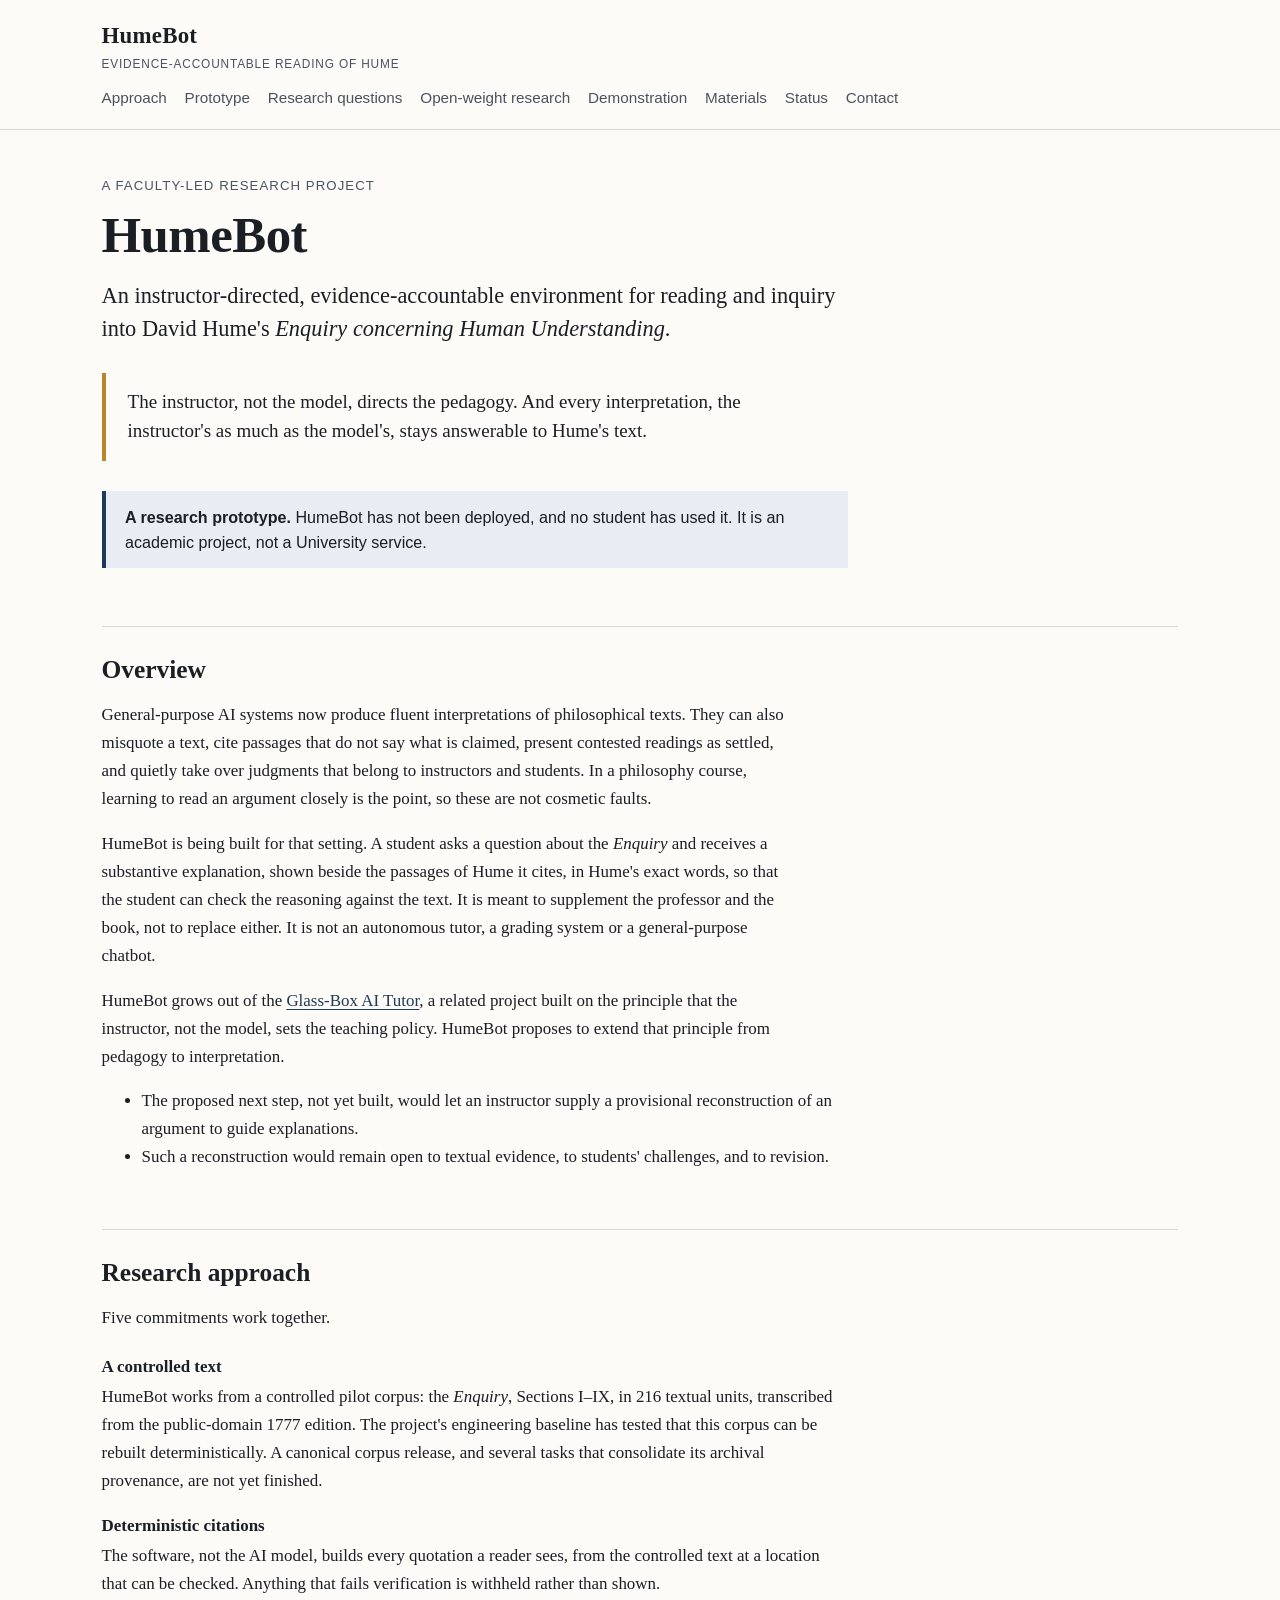
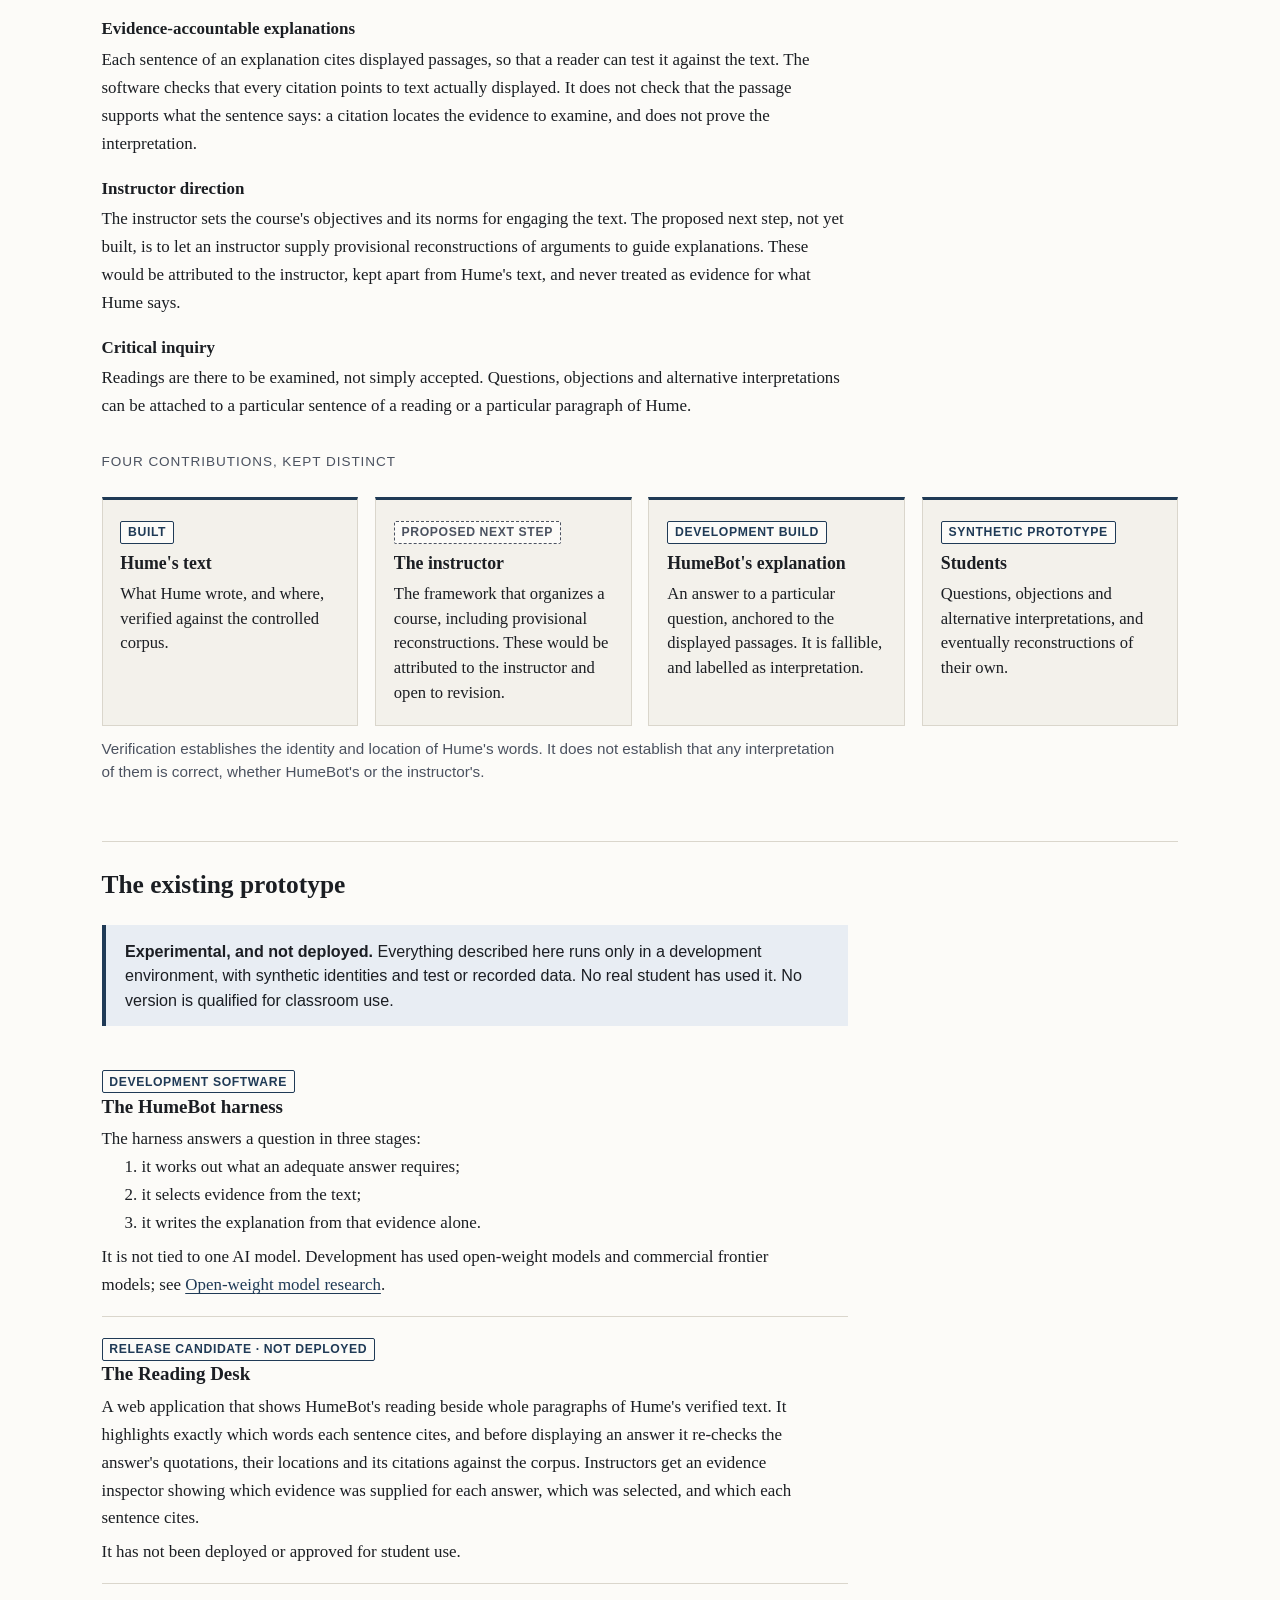
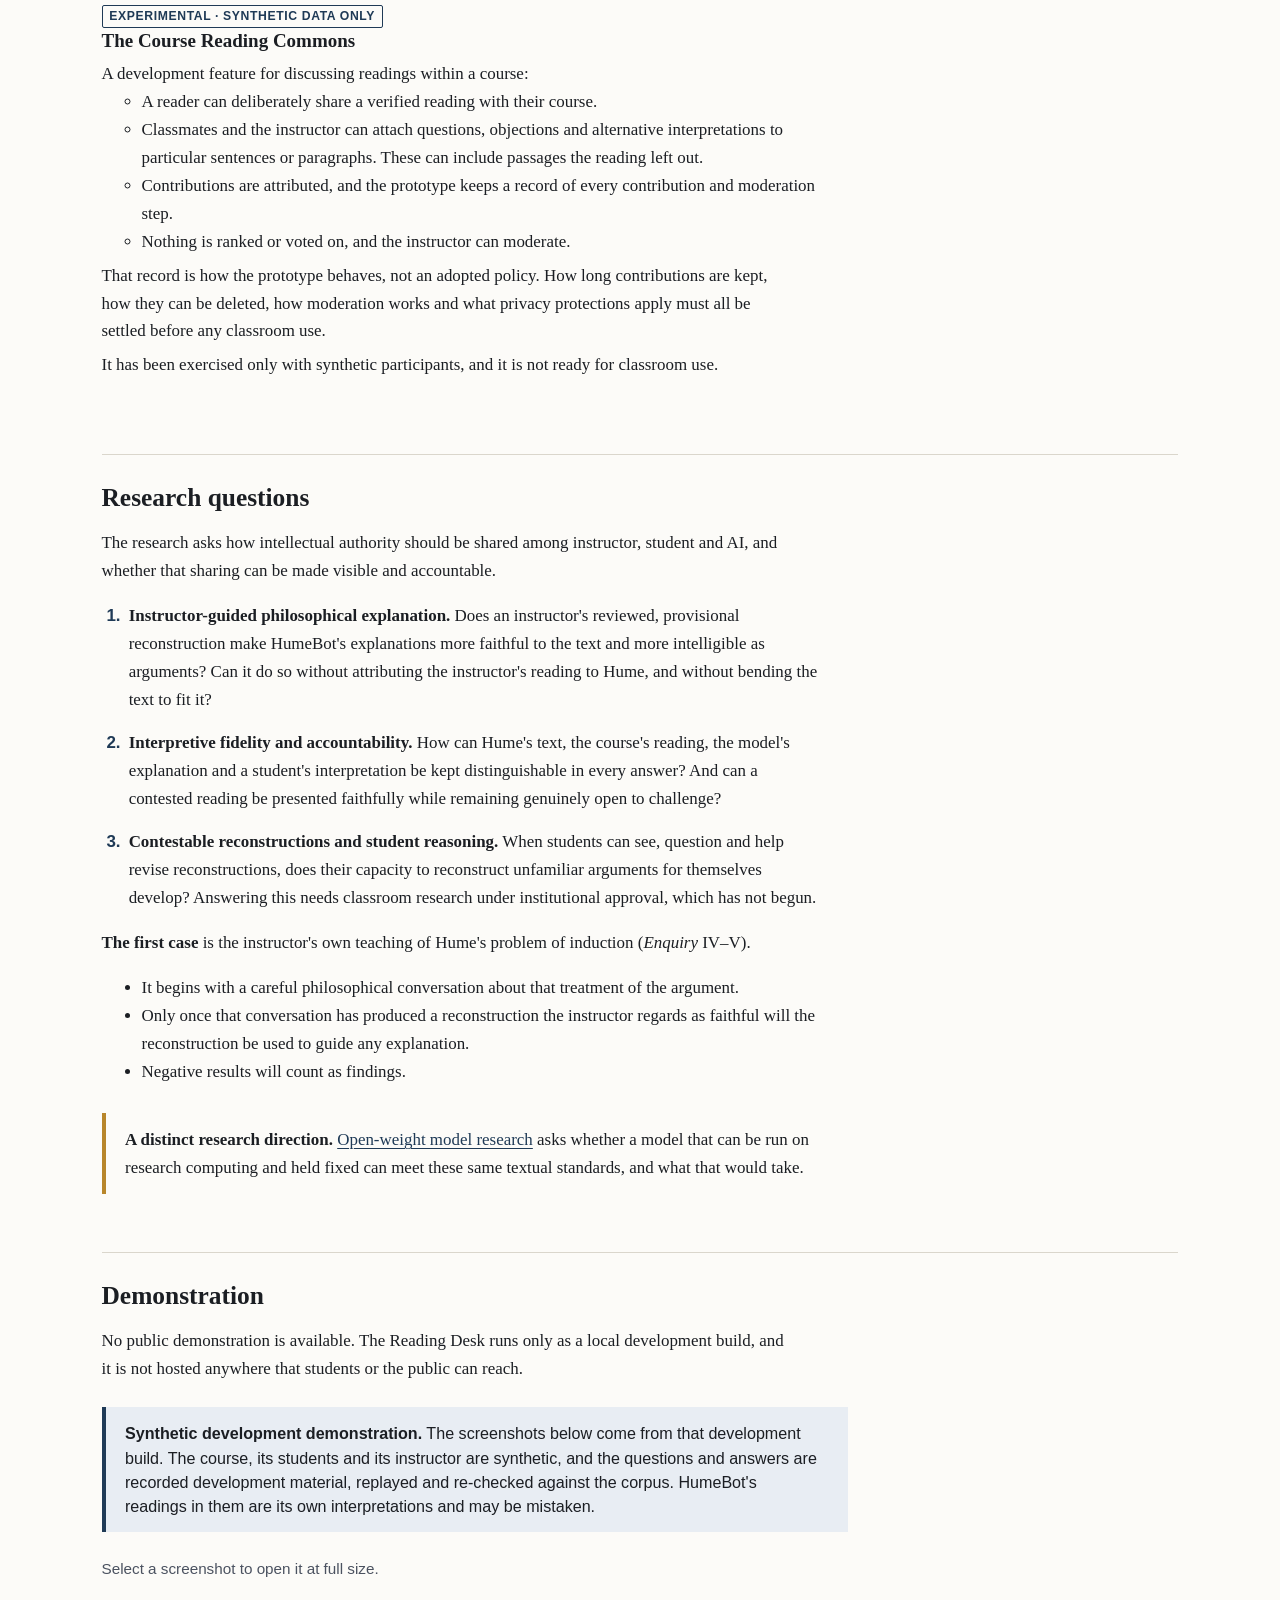
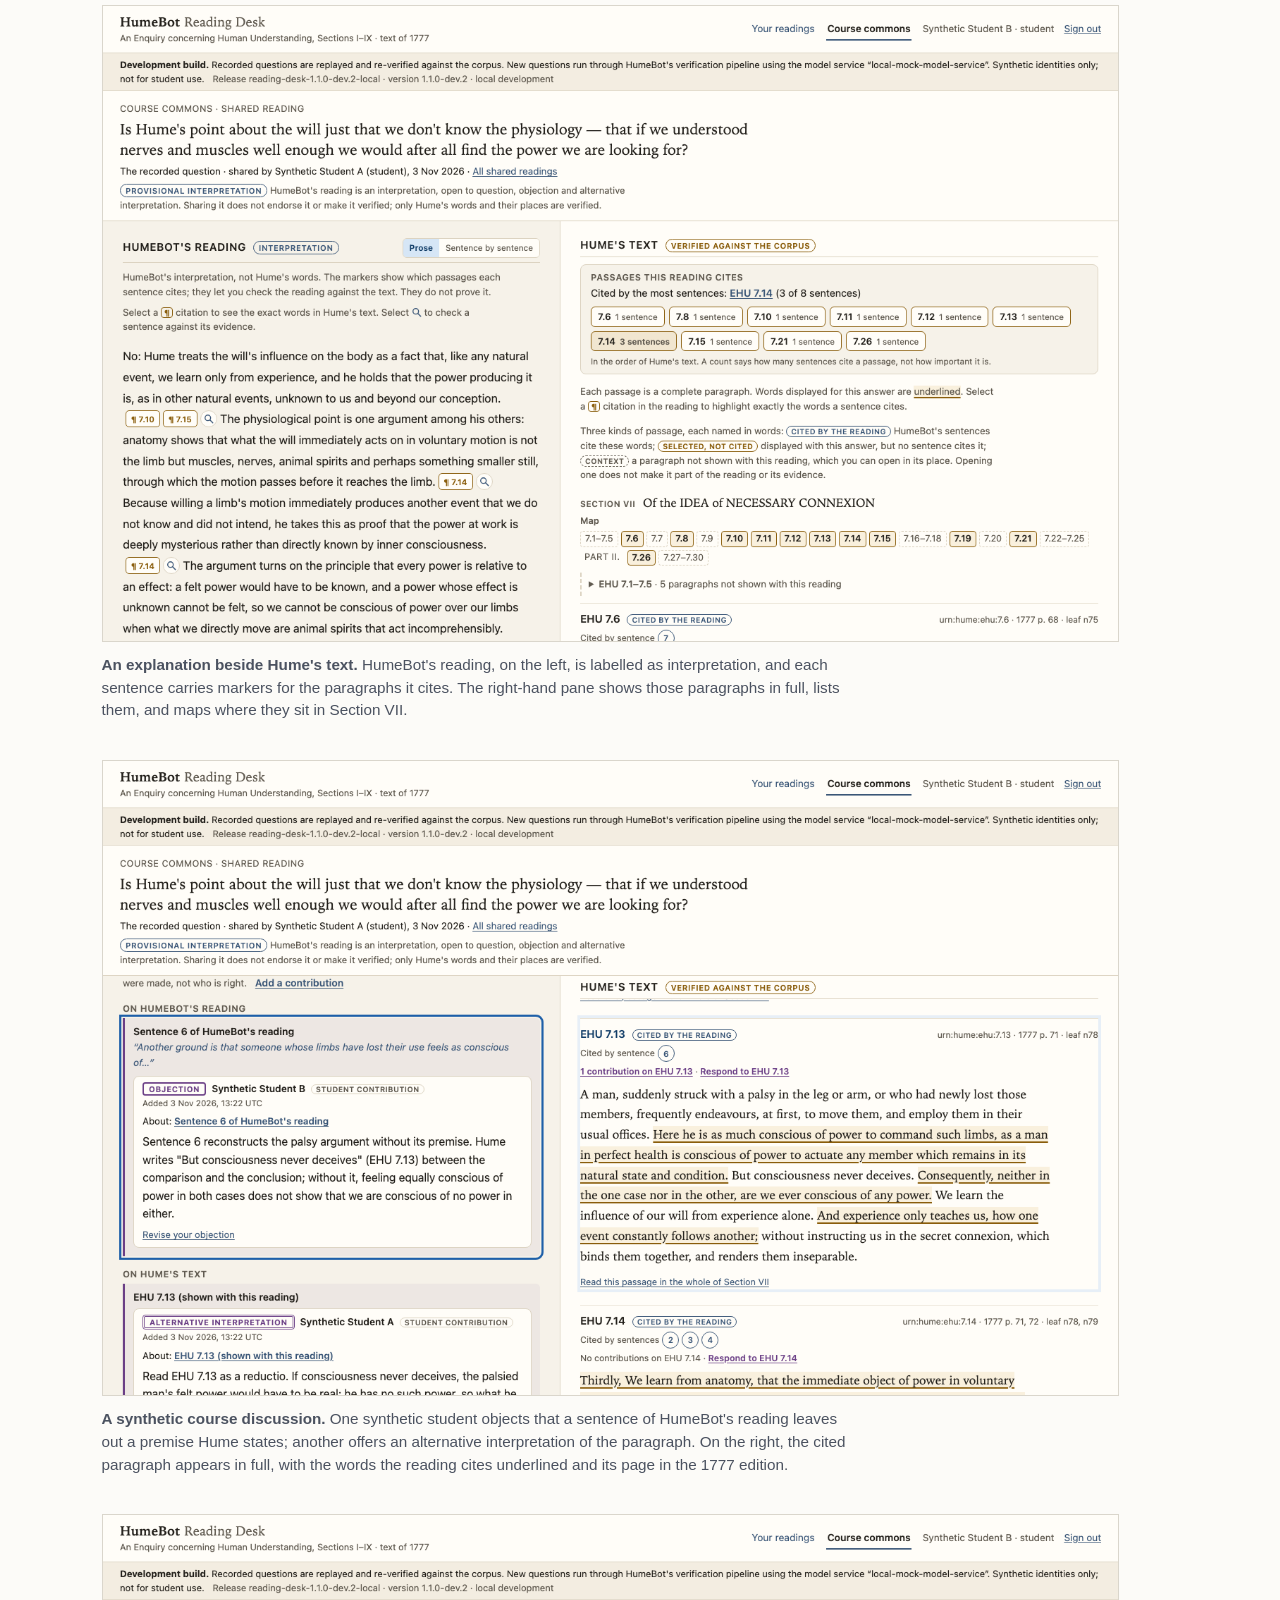
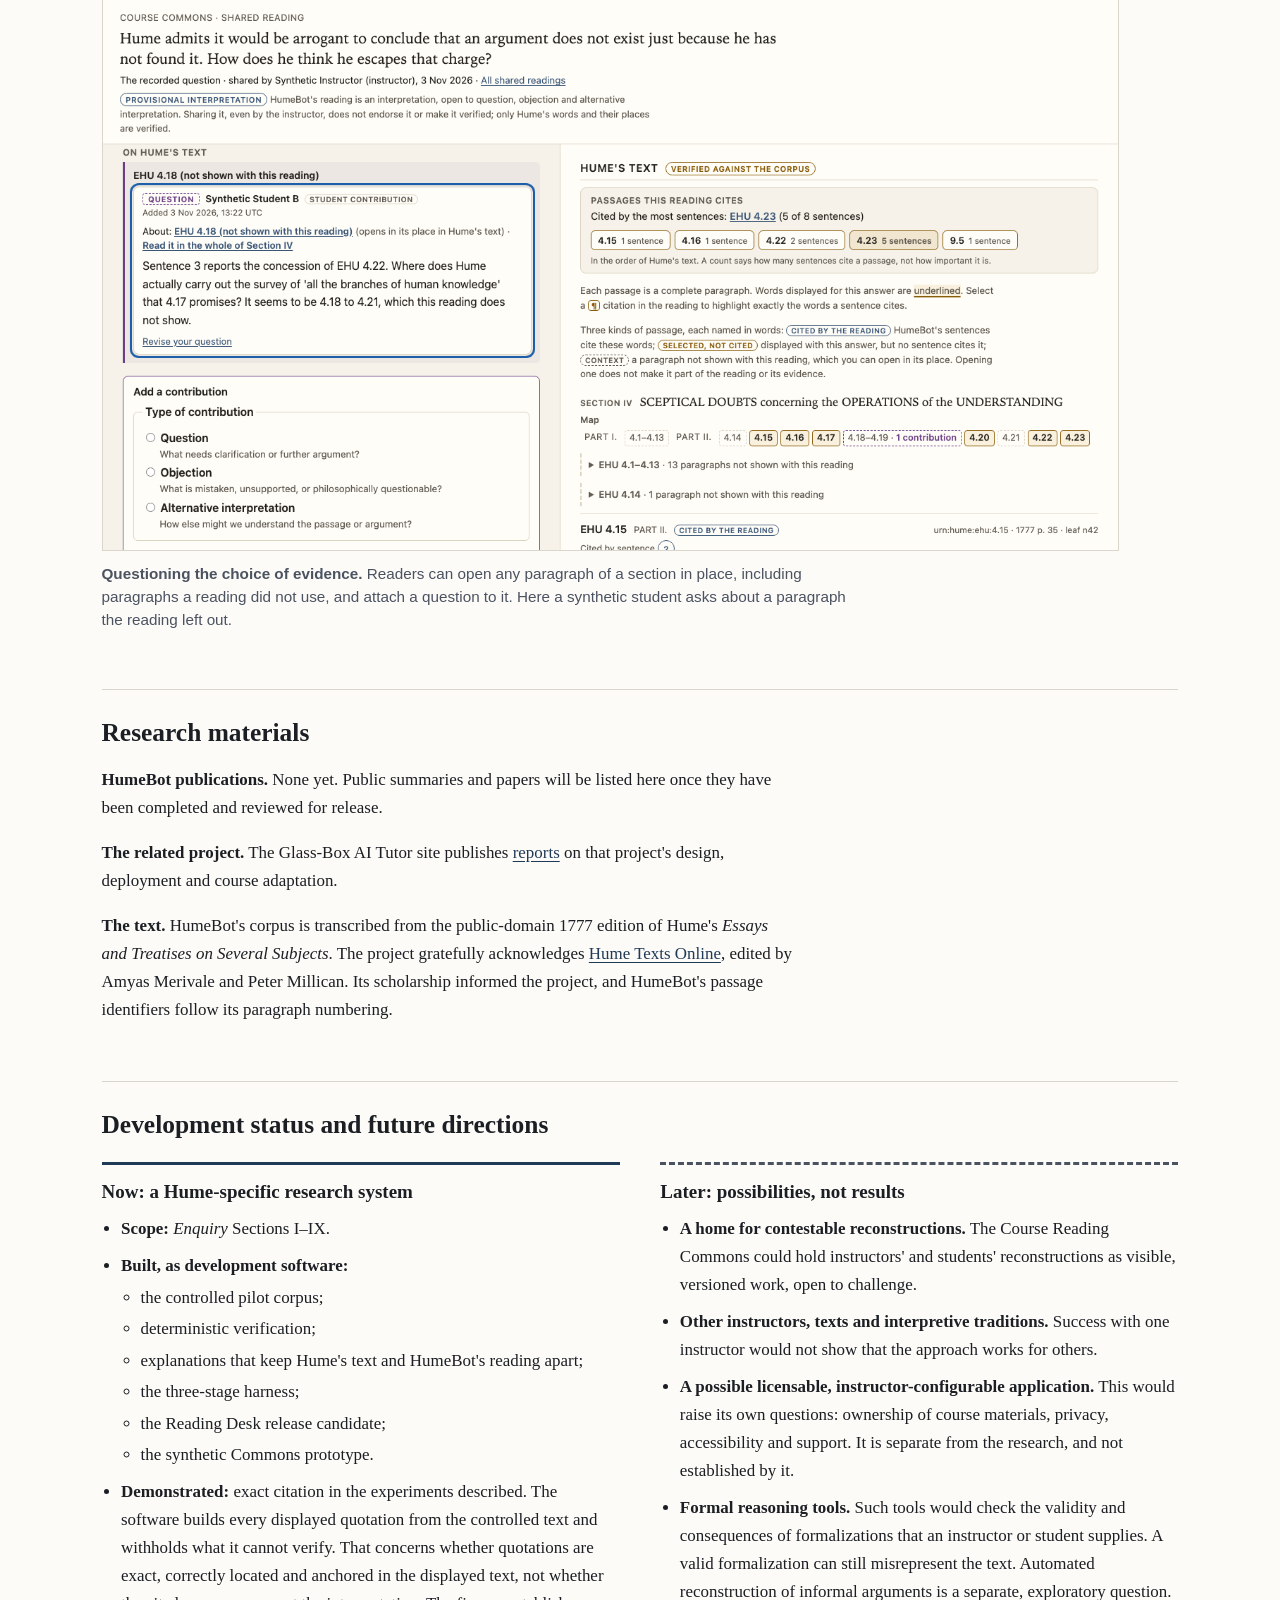
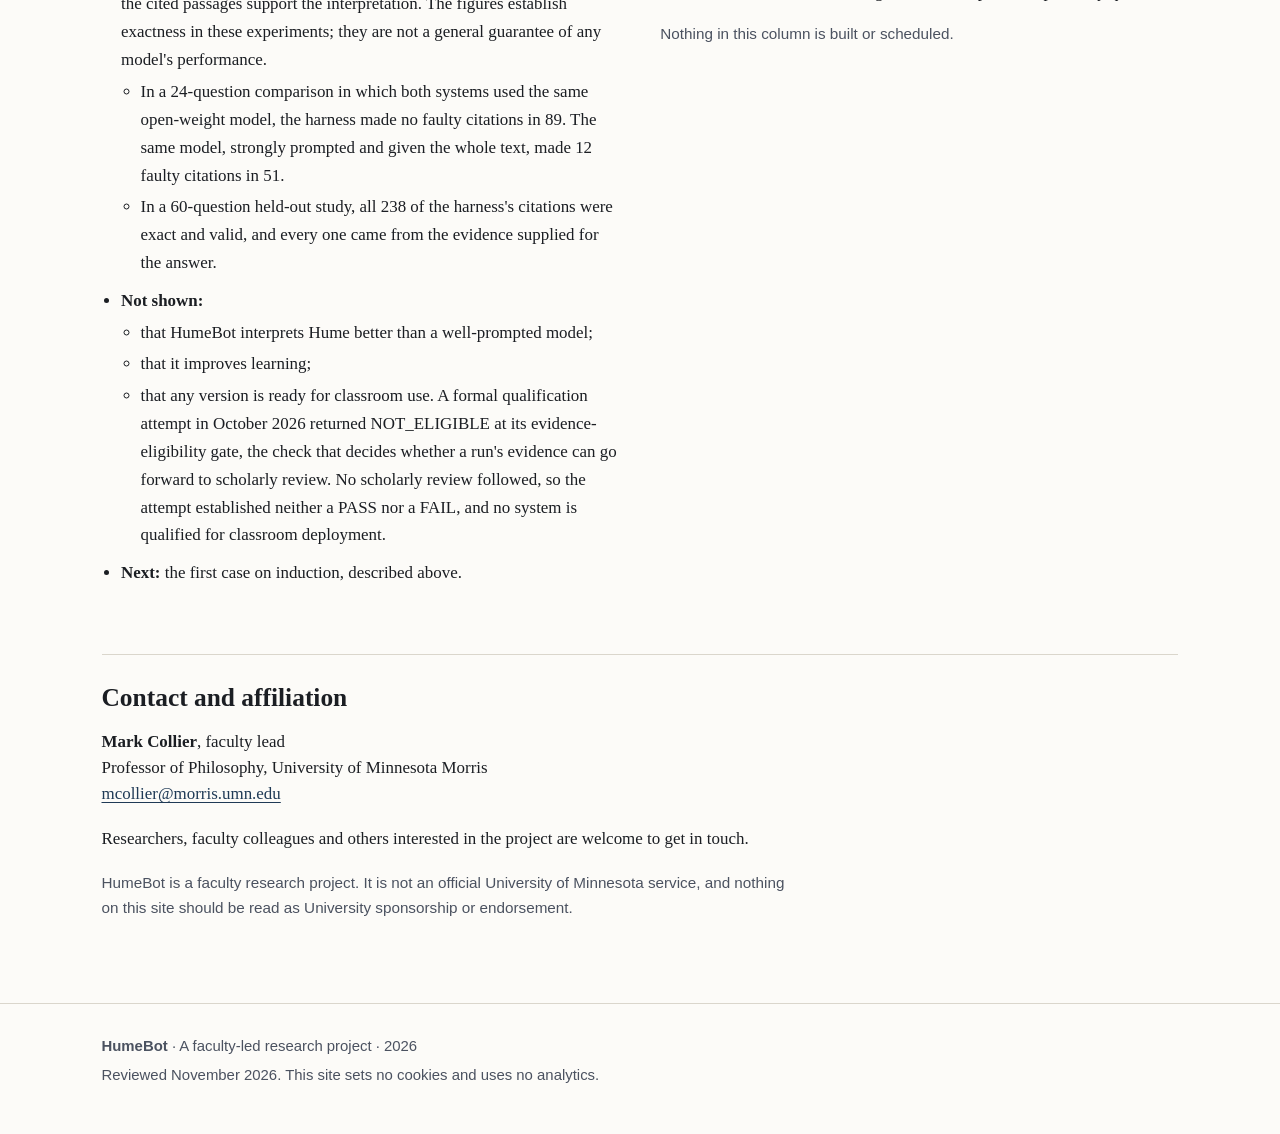
==== index.html @ 20a3046d "site: publish V1 as a single research-project home page Reorganize the public site around one home p" ====
<!doctype html>
<html lang="en">
<head>
  <meta charset="utf-8">
  <meta name="viewport" content="width=device-width, initial-scale=1">
  <title>HumeBot — Instructor-directed, evidence-accountable reading of Hume</title>
  <meta name="description" content="HumeBot is a faculty-led research project building an instructor-directed, evidence-accountable environment for reading and inquiry into David Hume's Enquiry concerning Human Understanding.">
  <link rel="canonical" href="https://mdcollier.github.io/humebot-site/">
  <meta property="og:type" content="website">
  <meta property="og:site_name" content="HumeBot">
  <meta property="og:title" content="HumeBot — Instructor-directed, evidence-accountable reading of Hume">
  <meta property="og:description" content="A faculty-led research project on instructor-directed, evidence-accountable philosophical reading and inquiry, beginning with Hume's Enquiry.">
  <meta property="og:url" content="https://mdcollier.github.io/humebot-site/">
  <link rel="icon" href="assets/favicon.svg" type="image/svg+xml">
  <link rel="stylesheet" href="assets/site.css">
</head>
<body>
  <a class="skip" href="#main">Skip to content</a>

  <header class="site">
    <div class="bar">
      <a class="brand" href="index.html">HumeBot<span>Evidence-accountable reading of Hume</span></a>
      <nav aria-label="Site">
        <ul>
          <li><a href="#approach">Approach</a></li>
          <li><a href="#prototype">Prototype</a></li>
          <li><a href="#questions">Research questions</a></li>
          <li><a href="open-weight-research.html">Open-weight research</a></li>
          <li><a href="#demonstration">Demonstration</a></li>
          <li><a href="#materials">Materials</a></li>
          <li><a href="#status">Status</a></li>
          <li><a href="#contact">Contact</a></li>
        </ul>
      </nav>
    </div>
  </header>

  <main id="main">

    <p class="kicker">A faculty-led research project</p>
    <h1>HumeBot</h1>
    <p class="lede">An instructor-directed, evidence-accountable environment for reading and inquiry into David Hume's <cite>Enquiry concerning Human Understanding</cite>.</p>

    <blockquote class="principle">
      <p>The instructor, not the model, directs the pedagogy. And every interpretation, the instructor's as much as the model's, stays answerable to Hume's text.</p>
    </blockquote>

    <div class="notice" role="note">
      <p><strong>A research prototype.</strong> HumeBot has not been deployed, and no student has used it. It is an academic project, not a University service.</p>
    </div>

    <section id="overview" aria-labelledby="overview-h">
      <h2 id="overview-h">Overview</h2>
      <p>General-purpose AI systems now produce fluent interpretations of philosophical texts. They can also misquote a text, cite passages that do not say what is claimed, present contested readings as settled, and quietly take over judgments that belong to instructors and students. In a philosophy course, learning to read an argument closely is the point, so these are not cosmetic faults.</p>
      <p>HumeBot is being built for that setting. A student asks a question about the <cite>Enquiry</cite> and receives a substantive explanation, shown beside the passages of Hume it cites, in Hume's exact words, so that the student can check the reasoning against the text. It is meant to supplement the professor and the book, not to replace either. It is not an autonomous tutor, a grading system or a general-purpose chatbot.</p>
      <p>HumeBot grows out of the <a href="https://mdcollier.github.io/glass-box-tutor-site/">Glass-Box AI Tutor</a>, a related project built on the principle that the instructor, not the model, sets the teaching policy. HumeBot proposes to extend that principle from pedagogy to interpretation.</p>
      <ul>
        <li>The proposed next step, not yet built, would let an instructor supply a provisional reconstruction of an argument to guide explanations.</li>
        <li>Such a reconstruction would remain open to textual evidence, to students' challenges, and to revision.</li>
      </ul>
    </section>

    <section id="approach" aria-labelledby="approach-h">
      <h2 id="approach-h">Research approach</h2>
      <p>Five commitments work together.</p>
      <dl class="commitments">
        <dt>A controlled text</dt>
        <dd>HumeBot works from a controlled pilot corpus: the <cite>Enquiry</cite>, Sections I–IX, in 216 textual units, transcribed from the public-domain 1777 edition. The project's engineering baseline has tested that this corpus can be rebuilt deterministically. A canonical corpus release, and several tasks that consolidate its archival provenance, are not yet finished.</dd>
        <dt>Deterministic citations</dt>
        <dd>The software, not the AI model, builds every quotation a reader sees, from the controlled text at a location that can be checked. Anything that fails verification is withheld rather than shown.</dd>
        <dt>Evidence-accountable explanations</dt>
        <dd>Each sentence of an explanation cites displayed passages, so that a reader can test it against the text. The software checks that every citation points to text actually displayed. It does not check that the passage supports what the sentence says: a citation locates the evidence to examine, and does not prove the interpretation.</dd>
        <dt>Instructor direction</dt>
        <dd>The instructor sets the course's objectives and its norms for engaging the text. The proposed next step, not yet built, is to let an instructor supply provisional reconstructions of arguments to guide explanations. These would be attributed to the instructor, kept apart from Hume's text, and never treated as evidence for what Hume says.</dd>
        <dt>Critical inquiry</dt>
        <dd>Readings are there to be examined, not simply accepted. Questions, objections and alternative interpretations can be attached to a particular sentence of a reading or a particular paragraph of Hume.</dd>
      </dl>

      <figure>
        <p class="figure-title" id="contributions-title">Four contributions, kept distinct</p>
        <ul class="cards" aria-labelledby="contributions-title">
          <li>
            <span class="tag">Built</span>
            <h3>Hume's text</h3>
            <p>What Hume wrote, and where, verified against the controlled corpus.</p>
          </li>
          <li>
            <span class="tag later">Proposed next step</span>
            <h3>The instructor</h3>
            <p>The framework that organizes a course, including provisional reconstructions. These would be attributed to the instructor and open to revision.</p>
          </li>
          <li>
            <span class="tag">Development build</span>
            <h3>HumeBot's explanation</h3>
            <p>An answer to a particular question, anchored to the displayed passages. It is fallible, and labelled as interpretation.</p>
          </li>
          <li>
            <span class="tag">Synthetic prototype</span>
            <h3>Students</h3>
            <p>Questions, objections and alternative interpretations, and eventually reconstructions of their own.</p>
          </li>
        </ul>
        <figcaption>Verification establishes the identity and location of Hume's words. It does not establish that any interpretation of them is correct, whether HumeBot's or the instructor's.</figcaption>
      </figure>
    </section>

    <section id="prototype" aria-labelledby="prototype-h">
      <h2 id="prototype-h">The existing prototype</h2>
      <div class="notice" role="note">
        <p><strong>Experimental, and not deployed.</strong> Everything described here runs only in a development environment, with synthetic identities and test or recorded data. No real student has used it. No version is qualified for classroom use.</p>
      </div>
      <ul class="entries">
        <li>
          <span class="tag">Development software</span>
          <h3>The HumeBot harness</h3>
          <p>The harness answers a question in three stages:</p>
          <ol>
            <li>it works out what an adequate answer requires;</li>
            <li>it selects evidence from the text;</li>
            <li>it writes the explanation from that evidence alone.</li>
          </ol>
          <p>It is not tied to one AI model. Development has used open-weight models and commercial frontier models; see <a href="open-weight-research.html">Open-weight model research</a>.</p>
        </li>
        <li>
          <span class="tag">Release candidate · not deployed</span>
          <h3>The Reading Desk</h3>
          <p>A web application that shows HumeBot's reading beside whole paragraphs of Hume's verified text. It highlights exactly which words each sentence cites, and before displaying an answer it re-checks the answer's quotations, their locations and its citations against the corpus. Instructors get an evidence inspector showing which evidence was supplied for each answer, which was selected, and which each sentence cites.</p>
          <p>It has not been deployed or approved for student use.</p>
        </li>
        <li>
          <span class="tag">Experimental · synthetic data only</span>
          <h3>The Course Reading Commons</h3>
          <p>A development feature for discussing readings within a course:</p>
          <ul>
            <li>A reader can deliberately share a verified reading with their course.</li>
            <li>Classmates and the instructor can attach questions, objections and alternative interpretations to particular sentences or paragraphs. These can include passages the reading left out.</li>
            <li>Contributions are attributed, and the prototype keeps a record of every contribution and moderation step.</li>
            <li>Nothing is ranked or voted on, and the instructor can moderate.</li>
          </ul>
          <p>That record is how the prototype behaves, not an adopted policy. How long contributions are kept, how they can be deleted, how moderation works and what privacy protections apply must all be settled before any classroom use.</p>
          <p>It has been exercised only with synthetic participants, and it is not ready for classroom use.</p>
        </li>
      </ul>
    </section>

    <section id="questions" aria-labelledby="questions-h">
      <h2 id="questions-h">Research questions</h2>
      <p>The research asks how intellectual authority should be shared among instructor, student and AI, and whether that sharing can be made visible and accountable.</p>
      <ol class="questions">
        <li><strong>Instructor-guided philosophical explanation.</strong> Does an instructor's reviewed, provisional reconstruction make HumeBot's explanations more faithful to the text and more intelligible as arguments? Can it do so without attributing the instructor's reading to Hume, and without bending the text to fit it?</li>
        <li><strong>Interpretive fidelity and accountability.</strong> How can Hume's text, the course's reading, the model's explanation and a student's interpretation be kept distinguishable in every answer? And can a contested reading be presented faithfully while remaining genuinely open to challenge?</li>
        <li><strong>Contestable reconstructions and student reasoning.</strong> When students can see, question and help revise reconstructions, does their capacity to reconstruct unfamiliar arguments for themselves develop? Answering this needs classroom research under institutional approval, which has not begun.</li>
      </ol>
      <p><strong>The first case</strong> is the instructor's own teaching of Hume's problem of induction (<cite>Enquiry</cite> <span class="nowrap">IV–V</span>).</p>
      <ul>
        <li>It begins with a careful philosophical conversation about that treatment of the argument.</li>
        <li>Only once that conversation has produced a reconstruction the instructor regards as faithful will the reconstruction be used to guide any explanation.</li>
        <li>Negative results will count as findings.</li>
      </ul>
      <p class="pointer"><strong>A distinct research direction.</strong> <a href="open-weight-research.html">Open-weight model research</a> asks whether a model that can be run on research computing and held fixed can meet these same textual standards, and what that would take.</p>
    </section>

    <section id="demonstration" aria-labelledby="demonstration-h">
      <h2 id="demonstration-h">Demonstration</h2>
      <p>No public demonstration is available. The Reading Desk runs only as a local development build, and it is not hosted anywhere that students or the public can reach.</p>
      <div class="notice" role="note">
        <p><strong>Synthetic development demonstration.</strong> The screenshots below come from that development build. The course, its students and its instructor are synthetic, and the questions and answers are recorded development material, replayed and re-checked against the corpus. HumeBot's readings in them are its own interpretations and may be mistaken.</p>
      </div>
      <p class="small">Select a screenshot to open it at full size.</p>
      <div class="gallery">
        <figure class="shot">
          <a href="assets/screenshots/reading-beside-text.png"><img src="assets/screenshots/reading-beside-text.png" width="1440" height="900" loading="lazy" alt="A Reading Desk screen in two panes. On the left, HumeBot's reading of a recorded question about Hume's account of the will, labelled as interpretation, with paragraph markers such as 7.10, 7.14 and 7.15 after its sentences. On the right, Hume's text, labelled as verified against the corpus, with a list of the paragraphs the reading cites and a map of Section VII."><span class="visually-hidden"> Opens the full-size image.</span></a>
          <figcaption><strong>An explanation beside Hume's text.</strong> HumeBot's reading, on the left, is labelled as interpretation, and each sentence carries markers for the paragraphs it cites. The right-hand pane shows those paragraphs in full, lists them, and maps where they sit in Section VII.</figcaption>
        </figure>
        <figure class="shot">
          <a href="assets/screenshots/commons-discussion.png"><img src="assets/screenshots/commons-discussion.png" width="1440" height="900" loading="lazy" alt="A course discussion of a shared reading. On the left, Synthetic Student B objects that sentence 6 of HumeBot's reading leaves out Hume's premise “But consciousness never deceives” from paragraph 7.13, and Synthetic Student A offers an alternative interpretation of that paragraph. On the right, the full text of paragraph 7.13, with the words the reading cites underlined and the paragraph's page and leaf in the 1777 edition."><span class="visually-hidden"> Opens the full-size image.</span></a>
          <figcaption><strong>A synthetic course discussion.</strong> One synthetic student objects that a sentence of HumeBot's reading leaves out a premise Hume states; another offers an alternative interpretation of the paragraph. On the right, the cited paragraph appears in full, with the words the reading cites underlined and its page in the 1777 edition.</figcaption>
        </figure>
        <figure class="shot">
          <a href="assets/screenshots/question-on-unshown-paragraph.png"><img src="assets/screenshots/question-on-unshown-paragraph.png" width="1440" height="900" loading="lazy" alt="A course discussion of a reading on Section IV. On the left, Synthetic Student B attaches a question to paragraph 4.18, which the reading does not show, asking where Hume carries out the survey that paragraph 4.17 promises. On the right, Hume's text, labelled as verified against the corpus, with the paragraphs the reading cites and a map of Section IV that marks the paragraph with a contribution."><span class="visually-hidden"> Opens the full-size image.</span></a>
          <figcaption><strong>Questioning the choice of evidence.</strong> Readers can open any paragraph of a section in place, including paragraphs a reading did not use, and attach a question to it. Here a synthetic student asks about a paragraph the reading left out.</figcaption>
        </figure>
      </div>
    </section>

    <section id="materials" aria-labelledby="materials-h">
      <h2 id="materials-h">Research materials</h2>
      <ul class="materials">
        <li><strong>HumeBot publications.</strong> None yet. Public summaries and papers will be listed here once they have been completed and reviewed for release.</li>
        <li><strong>The related project.</strong> The Glass-Box AI Tutor site publishes <a href="https://mdcollier.github.io/glass-box-tutor-site/reports.html">reports</a> on that project's design, deployment and course adaptation.</li>
        <li><strong>The text.</strong> HumeBot's corpus is transcribed from the public-domain 1777 edition of Hume's <cite>Essays and Treatises on Several Subjects</cite>. The project gratefully acknowledges <a href="https://davidhume.org/">Hume Texts Online</a>, edited by Amyas Merivale and Peter Millican. Its scholarship informed the project, and HumeBot's passage identifiers follow its paragraph numbering.</li>
      </ul>
    </section>

    <section id="status" aria-labelledby="status-h">
      <h2 id="status-h">Development status and future directions</h2>
      <div class="columns">
        <div>
          <h3>Now: a Hume-specific research system</h3>
          <ul>
            <li><strong>Scope:</strong> <cite>Enquiry</cite> Sections I–IX.</li>
            <li><strong>Built, as development software:</strong>
              <ul>
                <li>the controlled pilot corpus;</li>
                <li>deterministic verification;</li>
                <li>explanations that keep Hume's text and HumeBot's reading apart;</li>
                <li>the three-stage harness;</li>
                <li>the Reading Desk release candidate;</li>
                <li>the synthetic Commons prototype.</li>
              </ul>
            </li>
            <li><strong>Demonstrated:</strong> exact citation in the experiments described. The software builds every displayed quotation from the controlled text and withholds what it cannot verify. That concerns whether quotations are exact, correctly located and anchored in the displayed text, not whether the cited passages support the interpretation. The figures establish exactness in these experiments; they are not a general guarantee of any model's performance.
              <ul>
                <li>In a 24-question comparison in which both systems used the same open-weight model, the harness made no faulty citations in 89. The same model, strongly prompted and given the whole text, made 12 faulty citations in 51.</li>
                <li>In a 60-question held-out study, all 238 of the harness's citations were exact and valid, and every one came from the evidence supplied for the answer.</li>
              </ul>
            </li>
            <li><strong>Not shown:</strong>
              <ul>
                <li>that HumeBot interprets Hume better than a well-prompted model;</li>
                <li>that it improves learning;</li>
                <li>that any version is ready for classroom use. A formal qualification attempt in October 2026 returned NOT_ELIGIBLE at its evidence-eligibility gate, the check that decides whether a run's evidence can go forward to scholarly review. No scholarly review followed, so the attempt established neither a PASS nor a FAIL, and no system is qualified for classroom deployment.</li>
              </ul>
            </li>
            <li><strong>Next:</strong> the first case on induction, described above.</li>
          </ul>
        </div>
        <div class="later">
          <h3>Later: possibilities, not results</h3>
          <ul>
            <li><strong>A home for contestable reconstructions.</strong> The Course Reading Commons could hold instructors' and students' reconstructions as visible, versioned work, open to challenge.</li>
            <li><strong>Other instructors, texts and interpretive traditions.</strong> Success with one instructor would not show that the approach works for others.</li>
            <li><strong>A possible licensable, instructor-configurable application.</strong> This would raise its own questions: ownership of course materials, privacy, accessibility and support. It is separate from the research, and not established by it.</li>
            <li><strong>Formal reasoning tools.</strong> Such tools would check the validity and consequences of formalizations that an instructor or student supplies. A valid formalization can still misrepresent the text. Automated reconstruction of informal arguments is a separate, exploratory question.</li>
          </ul>
          <p class="small">Nothing in this column is built or scheduled.</p>
        </div>
      </div>
    </section>

    <section id="contact" aria-labelledby="contact-h">
      <h2 id="contact-h">Contact and affiliation</h2>
      <address>
        <strong>Mark Collier</strong>, faculty lead<br>
        Professor of Philosophy, University of Minnesota Morris<br>
        <a href="mailto:mcollier@morris.umn.edu">mcollier@morris.umn.edu</a>
      </address>
      <p>Researchers, faculty colleagues and others interested in the project are welcome to get in touch.</p>
      <p class="small">HumeBot is a faculty research project. It is not an official University of Minnesota service, and nothing on this site should be read as University sponsorship or endorsement.</p>
    </section>

  </main>

  <footer class="site">
    <div class="bar">
      <p><strong>HumeBot</strong> · A faculty-led research project · 2026</p>
      <p>Reviewed November 2026. This site sets no cookies and uses no analytics.</p>
    </div>
  </footer>
</body>
</html>
---- assets/site.css ----
/* HumeBot — public research site (V1)
   Plain CSS. No framework, no web fonts, no scripts, no third-party requests.
   Colours are tokens; dark mode follows the reader's system setting.
   The gold is decorative only (rules), never text. */

:root {
  --ink: #1b1e23;
  --muted: #4b5260;        /* about 7.6:1 on --paper */
  --rule: #dad6cc;
  --paper: #fcfbf8;
  --panel: #f3f1eb;
  --accent: #1f3a56;       /* about 11:1 on --paper */
  --accent-soft: #e8edf3;
  --gold: #b8862b;         /* decorative rules only */
  --focus: #b35c00;
  --serif: "Iowan Old Style", "Palatino Linotype", Palatino, Charter, "Bitstream Charter", Georgia, serif;
  --sans: -apple-system, BlinkMacSystemFont, "Segoe UI", Roboto, "Helvetica Neue", Arial, sans-serif;
  --measure: 41rem;
  --wide: 66rem;
  color-scheme: light dark;
}

@media (prefers-color-scheme: dark) {
  :root {
    --ink: #e9e7e1;
    --muted: #b9bdc6;
    --rule: #3a3f47;
    --paper: #14171b;
    --panel: #1c2026;
    --accent: #9fc1e4;
    --accent-soft: #1d2834;
    --gold: #c9a24e;
    --focus: #ffb35c;
  }
}

/* ---------- base ---------- */

* { box-sizing: border-box; }

html { font-size: 106%; -webkit-text-size-adjust: 100%; }

body {
  margin: 0;
  background: var(--paper);
  color: var(--ink);
  font-family: var(--serif);
  line-height: 1.65;
}

a { color: var(--accent); text-decoration: underline; text-underline-offset: 0.18em; text-decoration-thickness: 0.06em; }
a:hover { text-decoration-thickness: 0.13em; }
:focus-visible { outline: 3px solid var(--focus); outline-offset: 3px; border-radius: 2px; }

.skip { position: absolute; left: -999px; top: 0; z-index: 10; background: var(--paper); color: var(--ink); padding: 0.5rem 1rem; }
.skip:focus { left: 1rem; top: 1rem; }

cite { font-style: italic; }

/* ---------- header and navigation ---------- */

header.site { border-bottom: 1px solid var(--rule); font-family: var(--sans); }

.bar {
  max-width: var(--wide);
  margin: 0 auto;
  padding: 1rem 1.25rem;
  display: flex;
  flex-wrap: wrap;
  align-items: baseline;
  justify-content: space-between;
  gap: 0.6rem 2rem;
}

.brand { font-family: var(--serif); font-size: 1.35rem; font-weight: 700; color: var(--ink); text-decoration: none; letter-spacing: 0.01em; }
.brand span { display: block; font-family: var(--sans); font-size: 0.7rem; font-weight: 500; color: var(--muted); letter-spacing: 0.07em; text-transform: uppercase; }

nav ul { list-style: none; margin: 0; padding: 0; display: flex; flex-wrap: wrap; gap: 0.2rem 1.05rem; }
nav a { color: var(--muted); text-decoration: none; font-size: 0.9rem; padding: 0.2rem 0; border-bottom: 2px solid transparent; }
nav a:hover, nav a:focus-visible, nav a[aria-current="page"] { color: var(--ink); border-bottom-color: var(--accent); }

/* ---------- main column ---------- */

main { max-width: var(--wide); margin: 0 auto; padding: 2.6rem 1.25rem 4rem; }

p, li { max-width: var(--measure); }

h1 { font-size: clamp(2.1rem, 1.6rem + 2.4vw, 3rem); line-height: 1.12; margin: 0 0 0.9rem; font-weight: 700; letter-spacing: -0.01em; }
h2 { font-size: 1.5rem; line-height: 1.25; margin: 0 0 0.9rem; font-weight: 700; }
h3 { font-size: 1.12rem; line-height: 1.3; margin: 1.6rem 0 0.4rem; font-weight: 700; }

.kicker { font-family: var(--sans); font-size: 0.78rem; letter-spacing: 0.08em; text-transform: uppercase; color: var(--muted); margin: 0 0 0.6rem; }
.lede { font-size: clamp(1.15rem, 1.05rem + 0.5vw, 1.32rem); line-height: 1.5; max-width: 44rem; margin: 0 0 1.4rem; }

/* Each major section is separated by a hairline, with room to breathe. */
section { margin-top: 3.4rem; padding-top: 1.6rem; border-top: 1px solid var(--rule); scroll-margin-top: 1rem; }
section > p:first-of-type { margin-top: 0; }

/* ---------- the principle ---------- */

.principle {
  margin: 1.6rem 0 1.8rem;
  padding: 0.9rem 0 0.9rem 1.3rem;
  border-left: 4px solid var(--gold);
  max-width: 44rem;
  font-size: 1.12rem;
  line-height: 1.5;
}
.principle p { margin: 0; }

/* A pointer to a related page: a gold rule, like the principle, at body size. */
.pointer { margin: 1.6rem 0 0; padding: 0.75rem 0 0.75rem 1.15rem; border-left: 4px solid var(--gold); max-width: 44rem; }

/* ---------- notices ---------- */

.notice {
  background: var(--accent-soft);
  border-left: 4px solid var(--accent);
  padding: 0.85rem 1.15rem;
  margin: 1.4rem 0;
  max-width: 44rem;
  font-family: var(--sans);
  font-size: 0.95rem;
  line-height: 1.5;
}
.notice p { margin: 0; }

.small { font-family: var(--sans); font-size: 0.9rem; color: var(--muted); }
.nowrap { white-space: nowrap; }

/* ---------- commitments (definition list) ---------- */

.commitments { margin: 1.2rem 0 0; max-width: 44rem; }
.commitments dt { font-weight: 700; margin-top: 1rem; }
.commitments dd { margin: 0.15rem 0 0; }

/* ---------- cards ---------- */

.cards {
  list-style: none;
  padding: 0;
  margin: 1.4rem 0 0.4rem;
  display: grid;
  grid-template-columns: repeat(auto-fit, minmax(13.5rem, 1fr));
  gap: 1rem;
}
.cards > li { max-width: none; background: var(--panel); border: 1px solid var(--rule); border-top: 3px solid var(--accent); padding: 1rem 1.05rem 1.1rem; }
.cards h3 { margin: 0.45rem 0 0.35rem; font-size: 1.05rem; }
.cards p { margin: 0; font-size: 0.98rem; line-height: 1.5; }

figure { margin: 1.8rem 0 0; }
figcaption { font-family: var(--sans); font-size: 0.9rem; color: var(--muted); max-width: 44rem; margin-top: 0.7rem; line-height: 1.5; }
.figure-title { font-family: var(--sans); font-size: 0.8rem; letter-spacing: 0.07em; text-transform: uppercase; color: var(--muted); margin: 0; }

/* ---------- demonstration gallery ---------- */

.gallery { display: grid; gap: 2.2rem; margin-top: 1.4rem; }
.shot { margin: 0; }
.shot a { display: block; max-width: 60rem; }
.shot img { display: block; width: 100%; max-width: 60rem; height: auto; border: 1px solid var(--rule); background: var(--panel); }
.shot a:hover img { border-color: var(--accent); }

/* Text for assistive technology only. */
.visually-hidden { position: absolute; width: 1px; height: 1px; padding: 0; margin: -1px; overflow: hidden; clip: rect(0 0 0 0); white-space: nowrap; border: 0; }

/* Status tags carry their meaning in words, never in colour alone. */
.tag {
  display: inline-block;
  font-family: var(--sans);
  font-size: 0.72rem;
  font-weight: 600;
  letter-spacing: 0.05em;
  text-transform: uppercase;
  color: var(--accent);
  background: var(--paper);
  border: 1px solid var(--accent);
  border-radius: 2px;
  padding: 0.08rem 0.4rem;
  line-height: 1.5;
}
.tag.later { color: var(--muted); border-color: var(--muted); border-style: dashed; }

/* ---------- prototype entries ---------- */

.entries { list-style: none; padding: 0; margin: 1rem 0 0; }
.entries > li { max-width: 44rem; padding: 1rem 0; border-bottom: 1px solid var(--rule); }
.entries > li:last-child { border-bottom: none; }
.entries h3 { margin: 0 0 0.3rem; }
.entries p { margin: 0.35rem 0 0; }

/* ---------- research questions ---------- */

.questions { padding-left: 1.4rem; margin: 1rem 0 0; }
.questions li { margin: 0.9rem 0; padding-left: 0.2rem; }
.questions li::marker { font-family: var(--sans); font-weight: 700; color: var(--accent); }

/* ---------- status columns ---------- */

.columns { display: grid; grid-template-columns: repeat(auto-fit, minmax(17rem, 1fr)); gap: 1.6rem 2.4rem; margin-top: 1.2rem; }
.columns > div { border-top: 3px solid var(--accent); padding-top: 0.7rem; }
.columns > div.later { border-top: 3px dashed var(--muted); }
.columns h3 { margin-top: 0.2rem; }
.columns ul { padding-left: 1.15rem; margin: 0.6rem 0 0; }
.columns li { margin: 0.55rem 0; }
.columns li ul { margin-top: 0.25rem; }
.columns li li { margin: 0.2rem 0; }

/* ---------- materials and contact ---------- */

.materials { list-style: none; padding: 0; margin: 1rem 0 0; }
.materials li { margin: 0 0 1rem; }

address { font-style: normal; line-height: 1.55; margin: 0.6rem 0 1rem; }

/* ---------- footer ---------- */

footer.site { border-top: 1px solid var(--rule); font-family: var(--sans); font-size: 0.88rem; color: var(--muted); }
footer .bar { display: block; padding: 1.5rem 1.25rem 2.5rem; }
footer p { margin: 0.25rem 0; max-width: none; }

/* ---------- small screens and print ---------- */

@media (max-width: 40rem) {
  html { font-size: 100%; }
  main { padding-top: 1.7rem; }
  section { margin-top: 2.6rem; }
  .bar { gap: 0.5rem 1rem; }
}

@media print {
  header.site nav, .skip { display: none; }
  a { color: inherit; }
  main { padding: 0; }
  section { break-inside: avoid-page; }
}
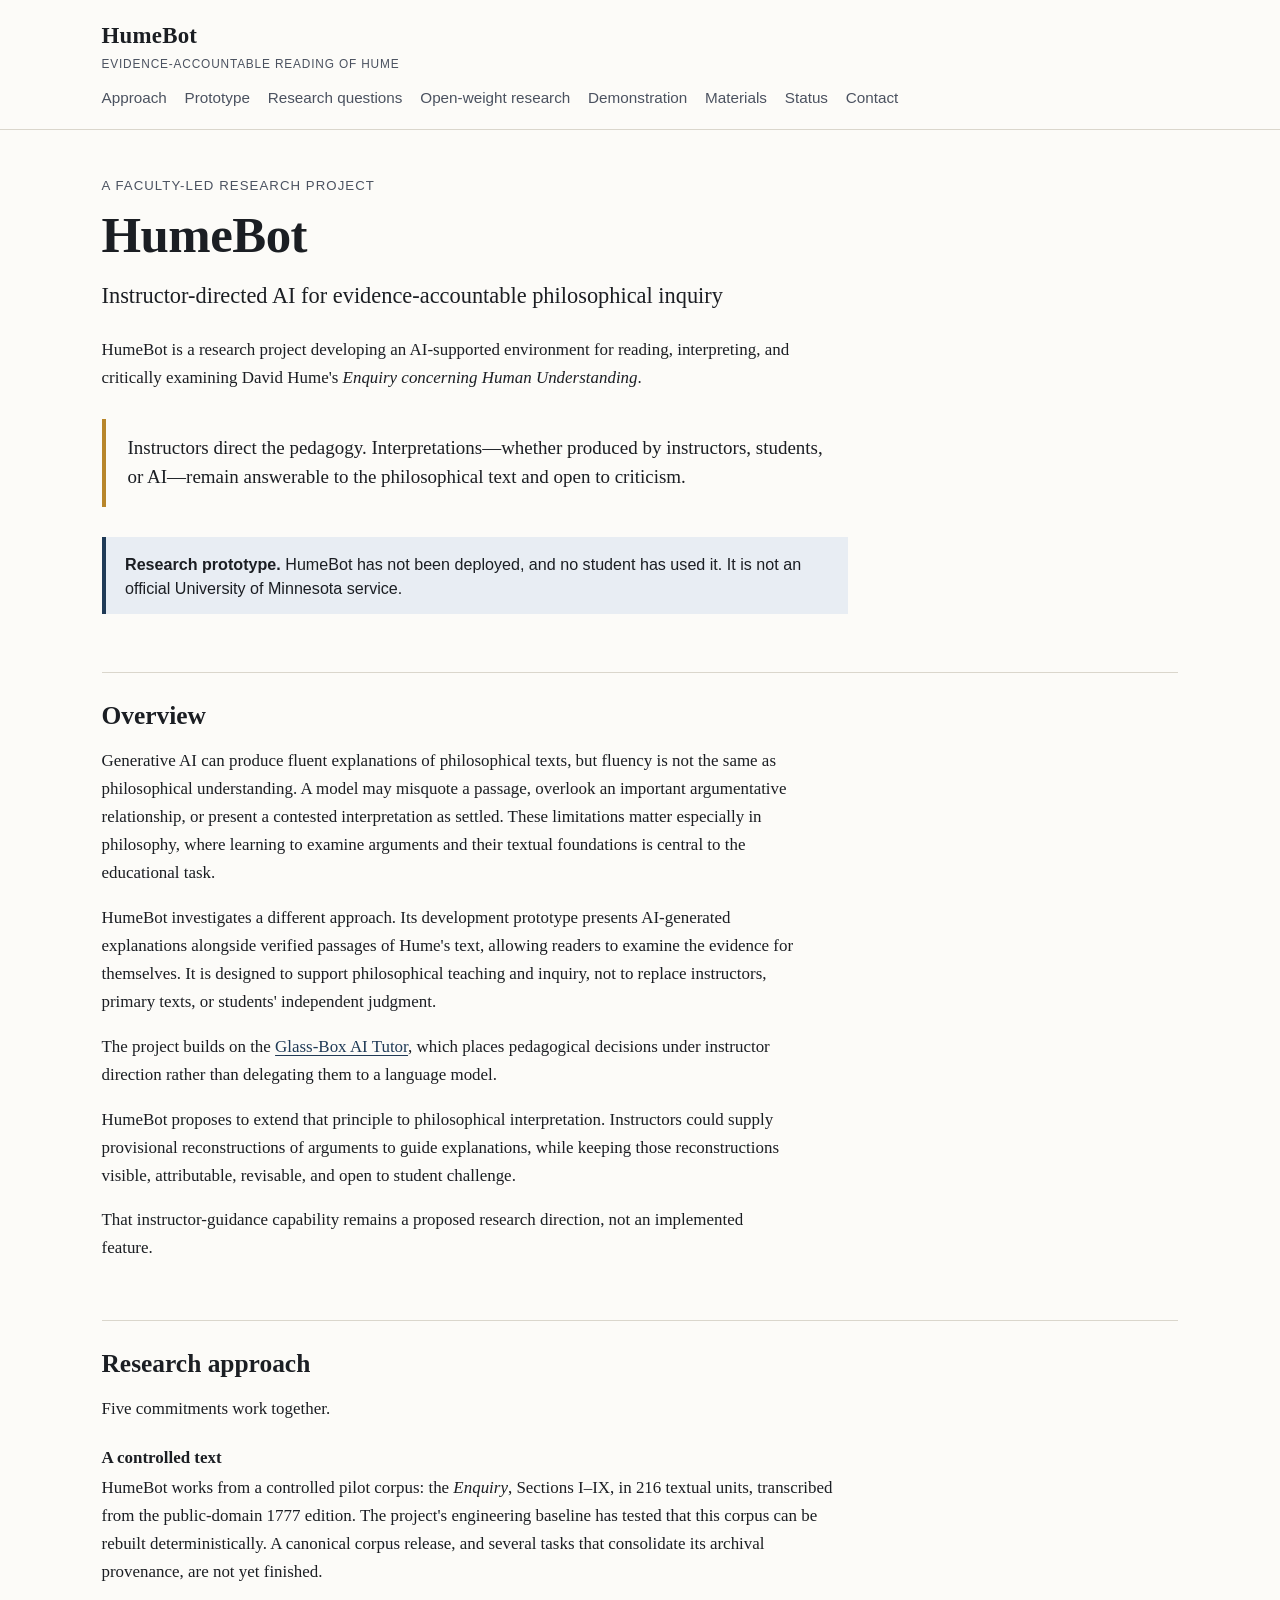
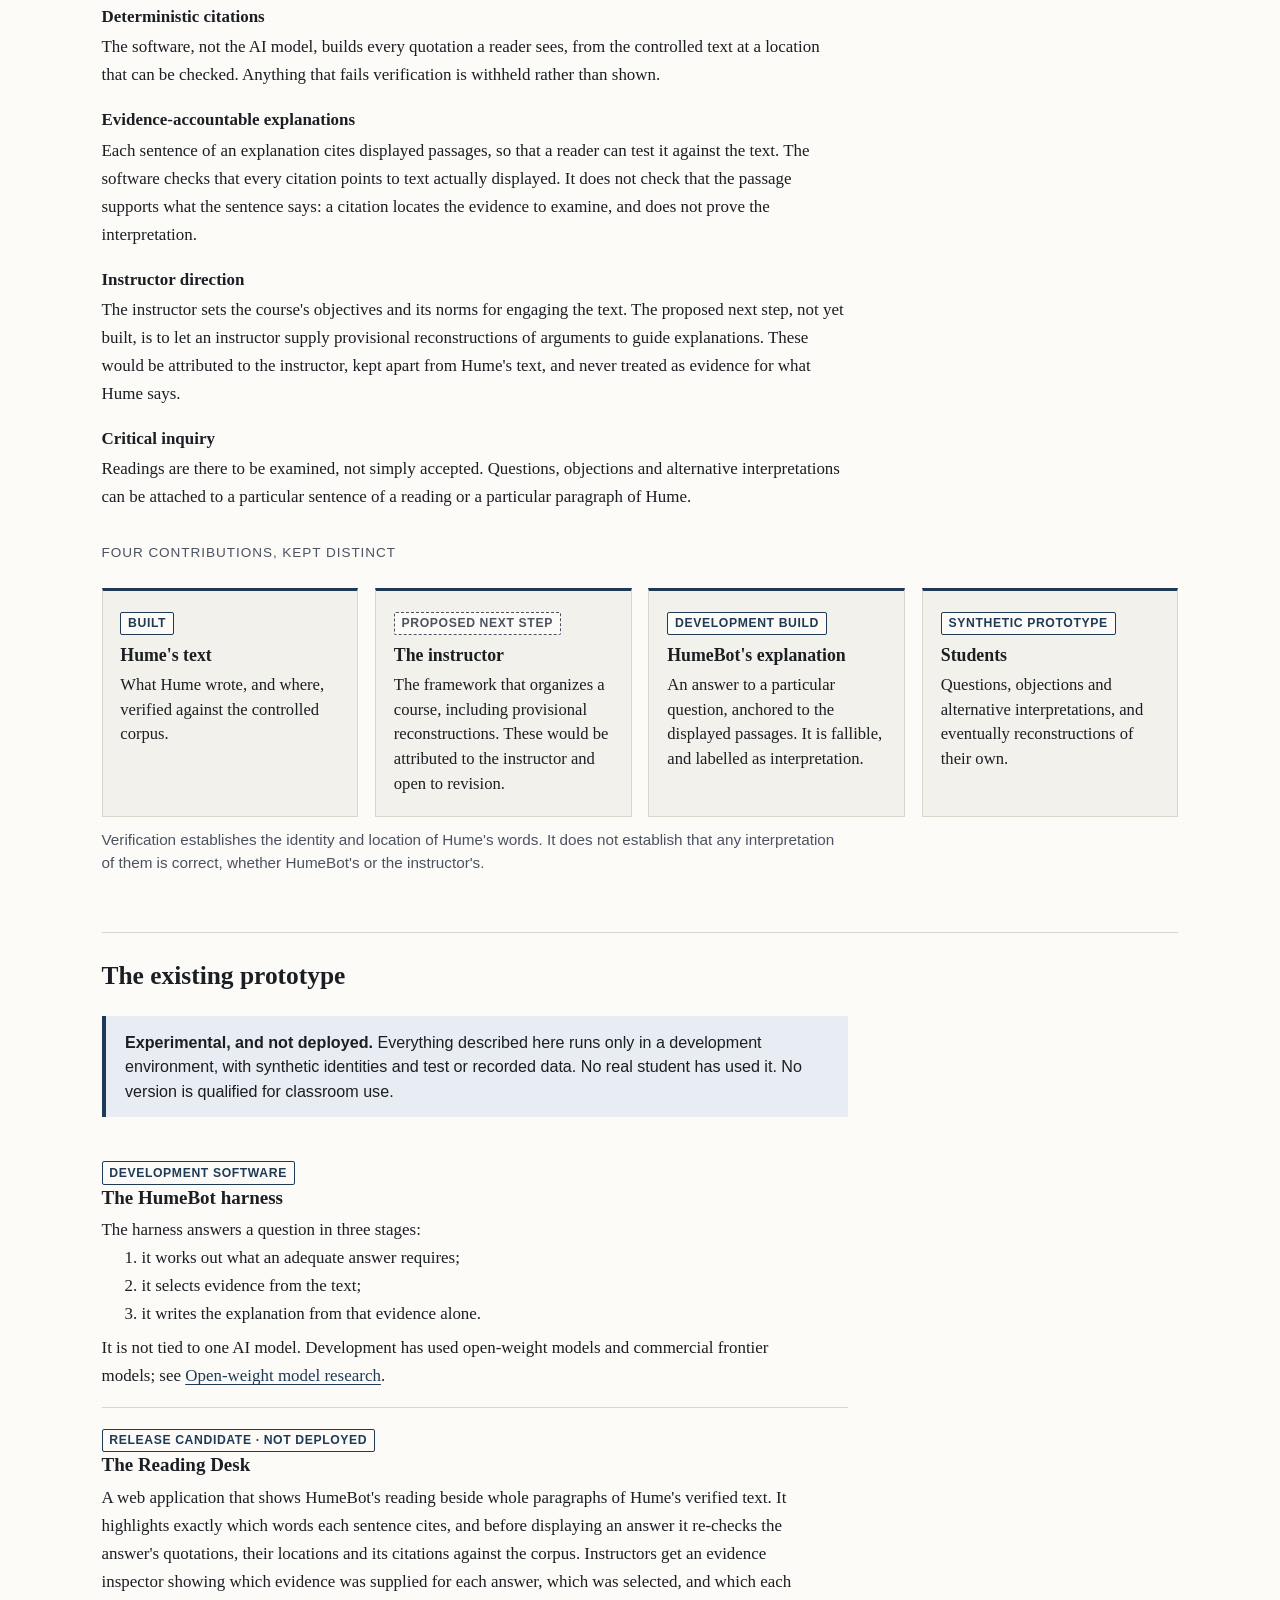
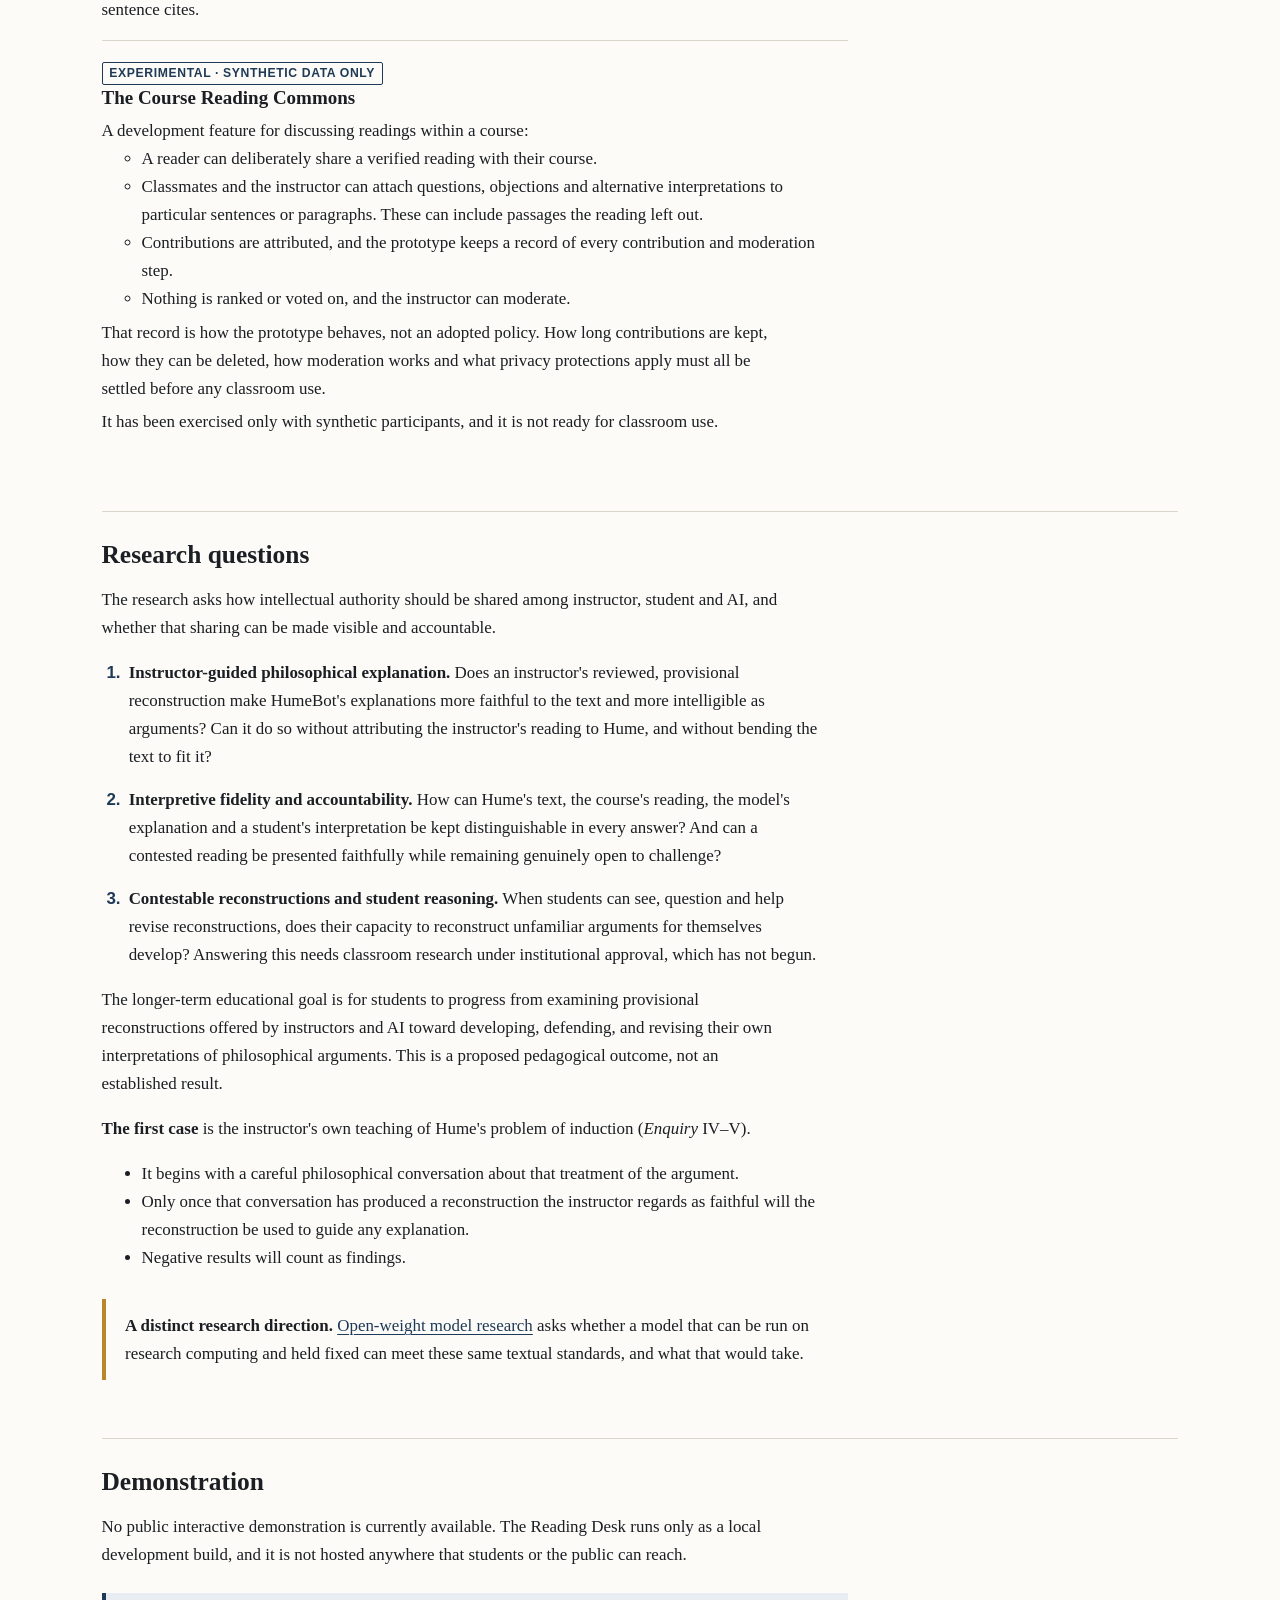
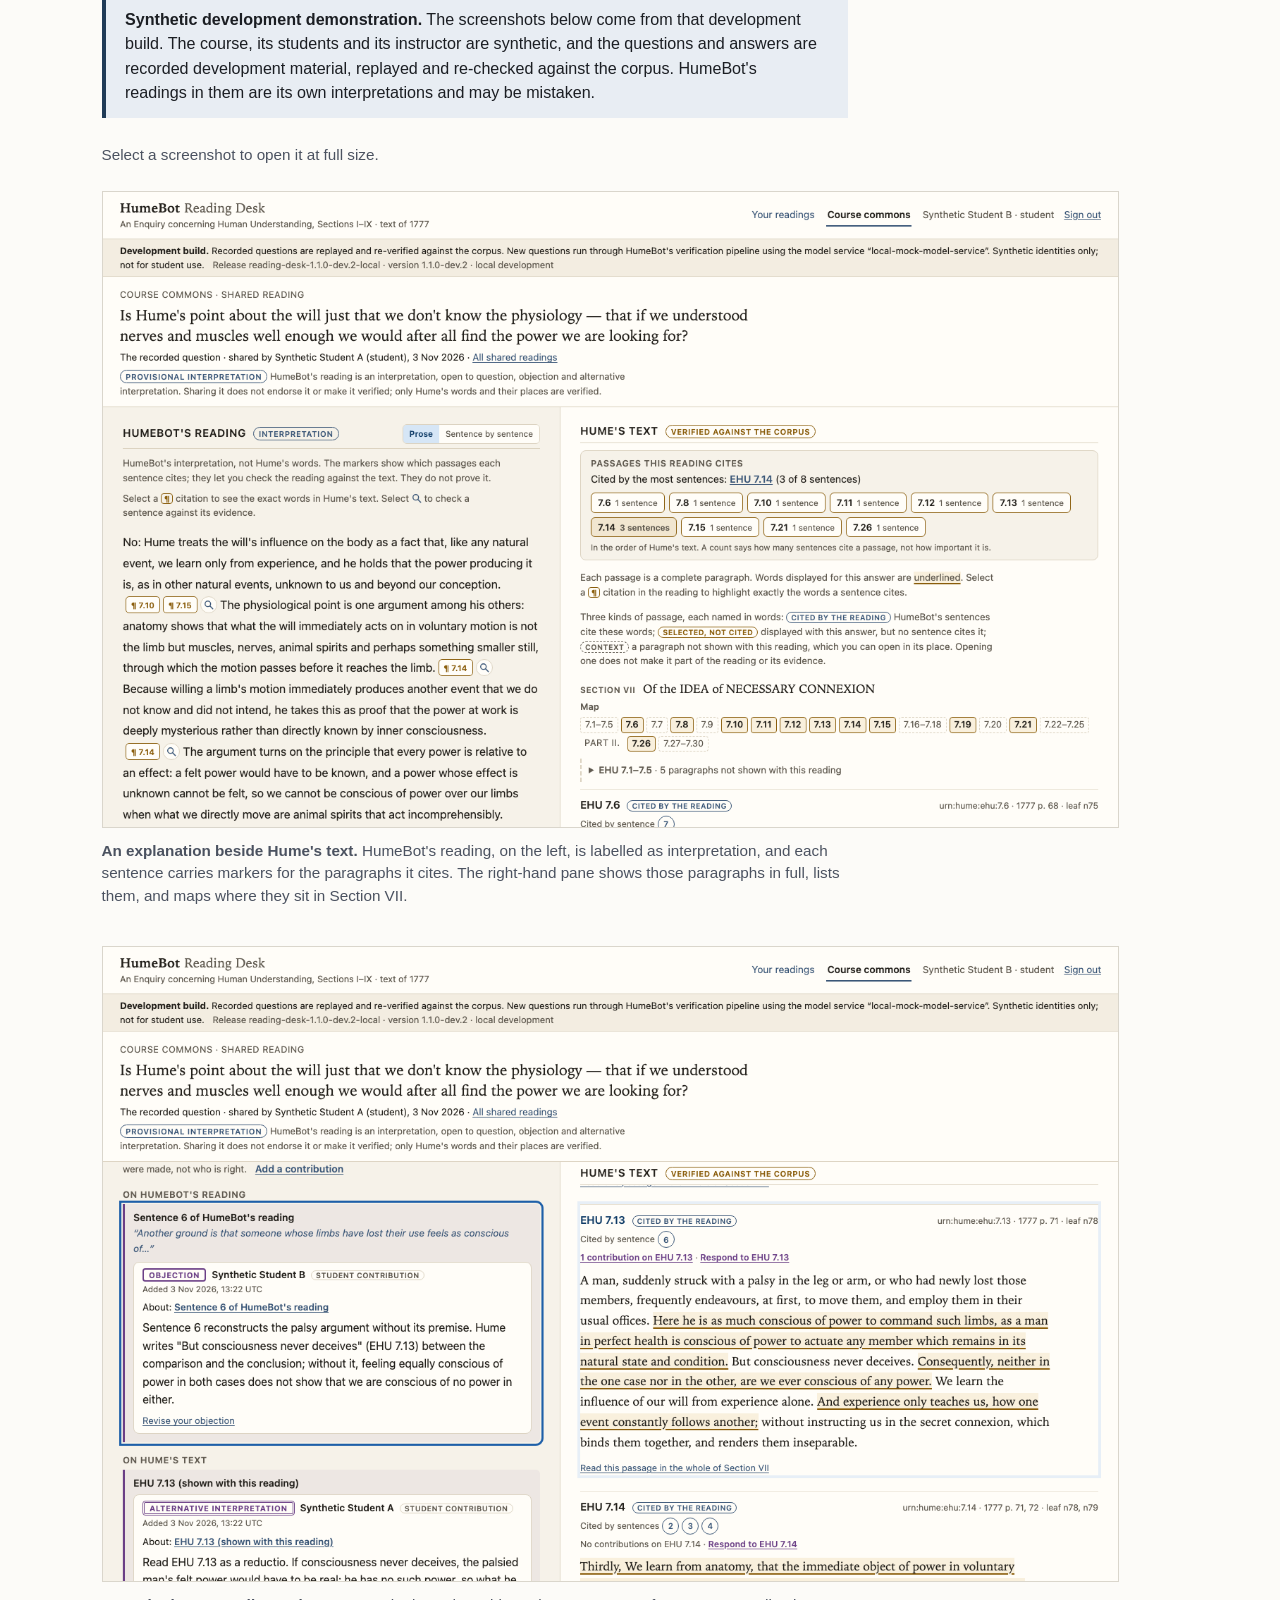
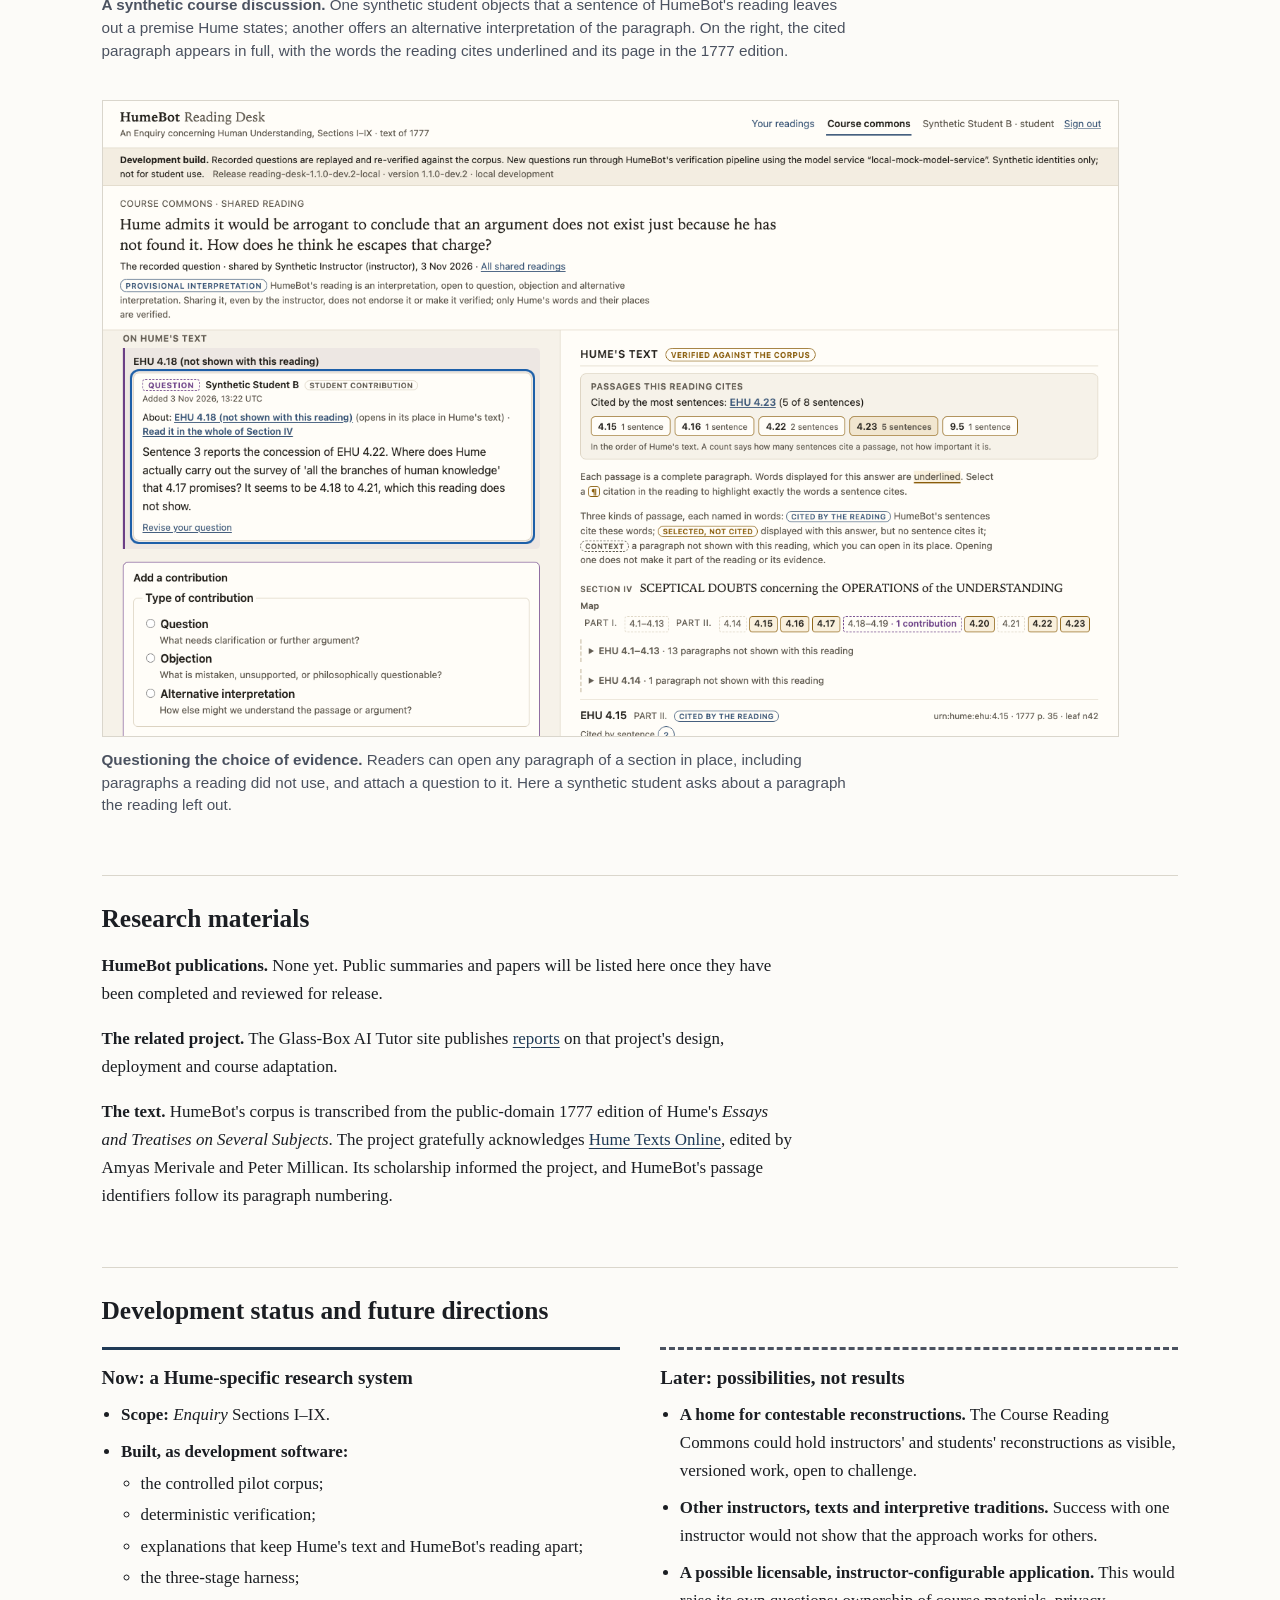
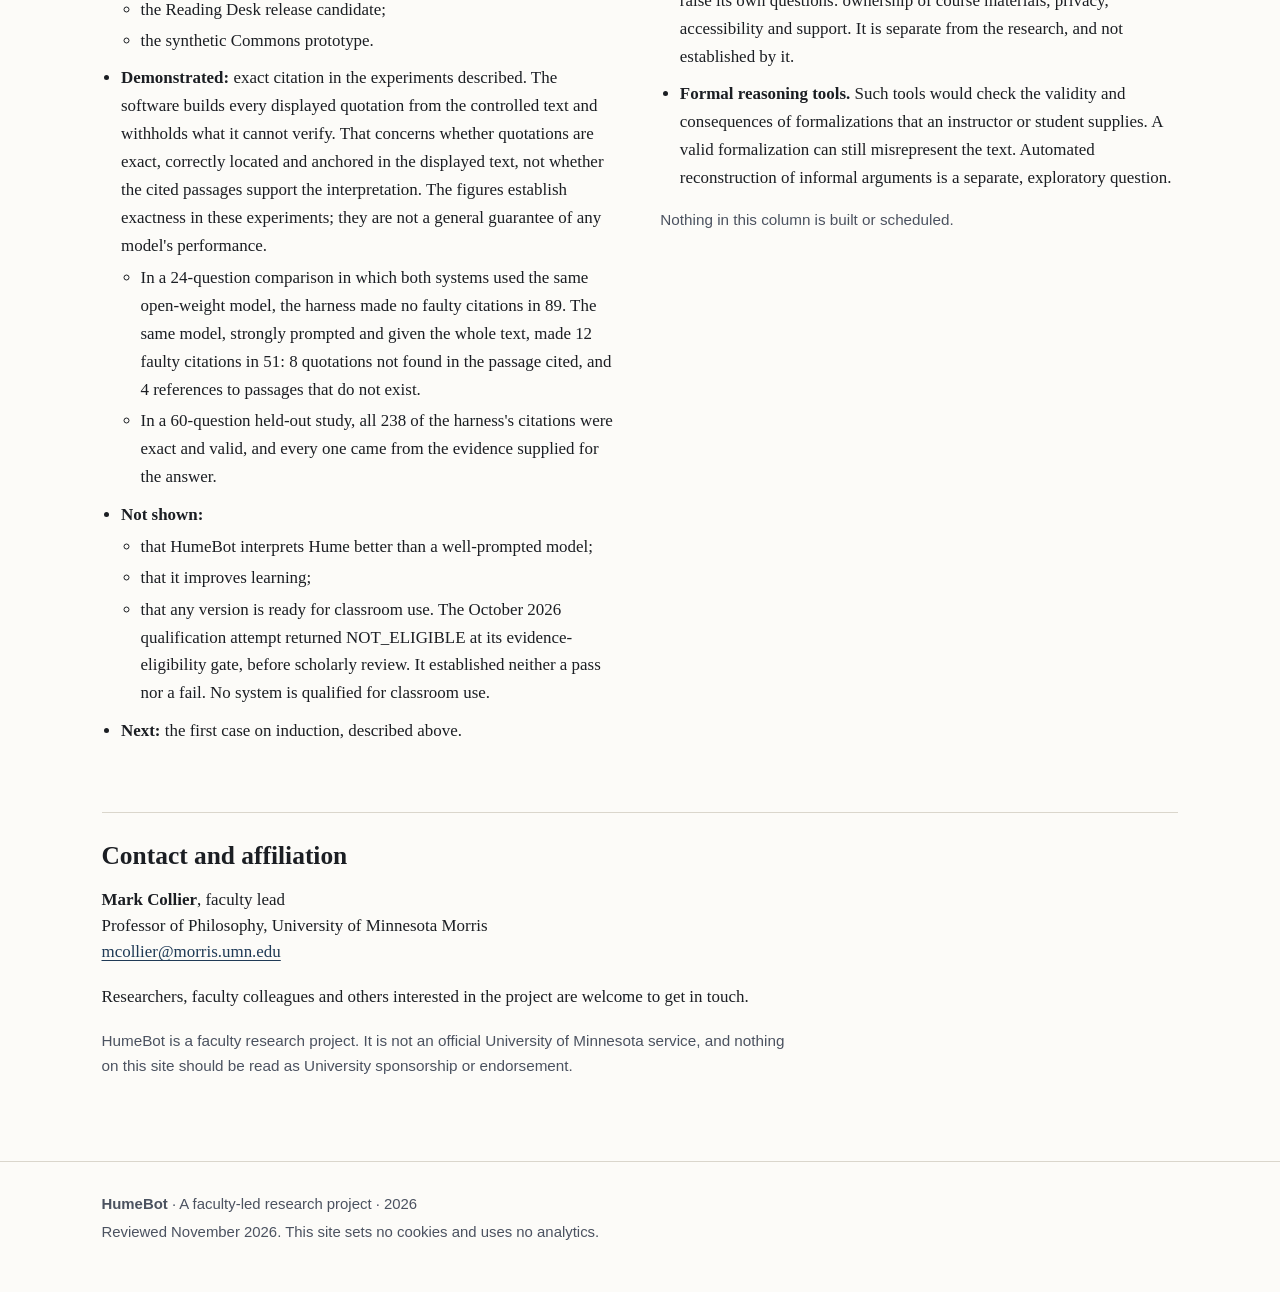
==== commit d172d89a: "site: editorial revision of the home page and open-weight page Home page: new opening and Overview, " ====
--- a/index.html
+++ b/index.html
@@ -39,25 +39,24 @@
 
     <p class="kicker">A faculty-led research project</p>
     <h1>HumeBot</h1>
-    <p class="lede">An instructor-directed, evidence-accountable environment for reading and inquiry into David Hume's <cite>Enquiry concerning Human Understanding</cite>.</p>
+    <p class="lede">Instructor-directed AI for evidence-accountable philosophical inquiry</p>
+    <p>HumeBot is a research project developing an AI-supported environment for reading, interpreting, and critically examining David Hume's <cite>Enquiry concerning Human Understanding</cite>.</p>
 
     <blockquote class="principle">
-      <p>The instructor, not the model, directs the pedagogy. And every interpretation, the instructor's as much as the model's, stays answerable to Hume's text.</p>
+      <p>Instructors direct the pedagogy. Interpretations—whether produced by instructors, students, or AI—remain answerable to the philosophical text and open to criticism.</p>
     </blockquote>
 
     <div class="notice" role="note">
-      <p><strong>A research prototype.</strong> HumeBot has not been deployed, and no student has used it. It is an academic project, not a University service.</p>
+      <p><strong>Research prototype.</strong> HumeBot has not been deployed, and no student has used it. It is not an official University of Minnesota service.</p>
     </div>
 
     <section id="overview" aria-labelledby="overview-h">
       <h2 id="overview-h">Overview</h2>
-      <p>General-purpose AI systems now produce fluent interpretations of philosophical texts. They can also misquote a text, cite passages that do not say what is claimed, present contested readings as settled, and quietly take over judgments that belong to instructors and students. In a philosophy course, learning to read an argument closely is the point, so these are not cosmetic faults.</p>
-      <p>HumeBot is being built for that setting. A student asks a question about the <cite>Enquiry</cite> and receives a substantive explanation, shown beside the passages of Hume it cites, in Hume's exact words, so that the student can check the reasoning against the text. It is meant to supplement the professor and the book, not to replace either. It is not an autonomous tutor, a grading system or a general-purpose chatbot.</p>
-      <p>HumeBot grows out of the <a href="https://mdcollier.github.io/glass-box-tutor-site/">Glass-Box AI Tutor</a>, a related project built on the principle that the instructor, not the model, sets the teaching policy. HumeBot proposes to extend that principle from pedagogy to interpretation.</p>
-      <ul>
-        <li>The proposed next step, not yet built, would let an instructor supply a provisional reconstruction of an argument to guide explanations.</li>
-        <li>Such a reconstruction would remain open to textual evidence, to students' challenges, and to revision.</li>
-      </ul>
+      <p>Generative AI can produce fluent explanations of philosophical texts, but fluency is not the same as philosophical understanding. A model may misquote a passage, overlook an important argumentative relationship, or present a contested interpretation as settled. These limitations matter especially in philosophy, where learning to examine arguments and their textual foundations is central to the educational task.</p>
+      <p>HumeBot investigates a different approach. Its development prototype presents AI-generated explanations alongside verified passages of Hume's text, allowing readers to examine the evidence for themselves. It is designed to support philosophical teaching and inquiry, not to replace instructors, primary texts, or students' independent judgment.</p>
+      <p>The project builds on the <a href="https://mdcollier.github.io/glass-box-tutor-site/">Glass-Box AI Tutor</a>, which places pedagogical decisions under instructor direction rather than delegating them to a language model.</p>
+      <p>HumeBot proposes to extend that principle to philosophical interpretation. Instructors could supply provisional reconstructions of arguments to guide explanations, while keeping those reconstructions visible, attributable, revisable, and open to student challenge.</p>
+      <p>That instructor-guidance capability remains a proposed research direction, not an implemented feature.</p>
     </section>
 
     <section id="approach" aria-labelledby="approach-h">
@@ -125,7 +124,6 @@
           <span class="tag">Release candidate · not deployed</span>
           <h3>The Reading Desk</h3>
           <p>A web application that shows HumeBot's reading beside whole paragraphs of Hume's verified text. It highlights exactly which words each sentence cites, and before displaying an answer it re-checks the answer's quotations, their locations and its citations against the corpus. Instructors get an evidence inspector showing which evidence was supplied for each answer, which was selected, and which each sentence cites.</p>
-          <p>It has not been deployed or approved for student use.</p>
         </li>
         <li>
           <span class="tag">Experimental · synthetic data only</span>
@@ -151,6 +149,7 @@
         <li><strong>Interpretive fidelity and accountability.</strong> How can Hume's text, the course's reading, the model's explanation and a student's interpretation be kept distinguishable in every answer? And can a contested reading be presented faithfully while remaining genuinely open to challenge?</li>
         <li><strong>Contestable reconstructions and student reasoning.</strong> When students can see, question and help revise reconstructions, does their capacity to reconstruct unfamiliar arguments for themselves develop? Answering this needs classroom research under institutional approval, which has not begun.</li>
       </ol>
+      <p>The longer-term educational goal is for students to progress from examining provisional reconstructions offered by instructors and AI toward developing, defending, and revising their own interpretations of philosophical arguments. This is a proposed pedagogical outcome, not an established result.</p>
       <p><strong>The first case</strong> is the instructor's own teaching of Hume's problem of induction (<cite>Enquiry</cite> <span class="nowrap">IV–V</span>).</p>
       <ul>
         <li>It begins with a careful philosophical conversation about that treatment of the argument.</li>
@@ -162,7 +161,7 @@
 
     <section id="demonstration" aria-labelledby="demonstration-h">
       <h2 id="demonstration-h">Demonstration</h2>
-      <p>No public demonstration is available. The Reading Desk runs only as a local development build, and it is not hosted anywhere that students or the public can reach.</p>
+      <p>No public interactive demonstration is currently available. The Reading Desk runs only as a local development build, and it is not hosted anywhere that students or the public can reach.</p>
       <div class="notice" role="note">
         <p><strong>Synthetic development demonstration.</strong> The screenshots below come from that development build. The course, its students and its instructor are synthetic, and the questions and answers are recorded development material, replayed and re-checked against the corpus. HumeBot's readings in them are its own interpretations and may be mistaken.</p>
       </div>
@@ -211,7 +210,7 @@
             </li>
             <li><strong>Demonstrated:</strong> exact citation in the experiments described. The software builds every displayed quotation from the controlled text and withholds what it cannot verify. That concerns whether quotations are exact, correctly located and anchored in the displayed text, not whether the cited passages support the interpretation. The figures establish exactness in these experiments; they are not a general guarantee of any model's performance.
               <ul>
-                <li>In a 24-question comparison in which both systems used the same open-weight model, the harness made no faulty citations in 89. The same model, strongly prompted and given the whole text, made 12 faulty citations in 51.</li>
+                <li>In a 24-question comparison in which both systems used the same open-weight model, the harness made no faulty citations in 89. The same model, strongly prompted and given the whole text, made 12 faulty citations in 51: 8 quotations not found in the passage cited, and 4 references to passages that do not exist.</li>
                 <li>In a 60-question held-out study, all 238 of the harness's citations were exact and valid, and every one came from the evidence supplied for the answer.</li>
               </ul>
             </li>
@@ -219,7 +218,7 @@
               <ul>
                 <li>that HumeBot interprets Hume better than a well-prompted model;</li>
                 <li>that it improves learning;</li>
-                <li>that any version is ready for classroom use. A formal qualification attempt in October 2026 returned NOT_ELIGIBLE at its evidence-eligibility gate, the check that decides whether a run's evidence can go forward to scholarly review. No scholarly review followed, so the attempt established neither a PASS nor a FAIL, and no system is qualified for classroom deployment.</li>
+                <li>that any version is ready for classroom use. The October 2026 qualification attempt returned NOT_ELIGIBLE at its evidence-eligibility gate, before scholarly review. It established neither a pass nor a fail. No system is qualified for classroom use.</li>
               </ul>
             </li>
             <li><strong>Next:</strong> the first case on induction, described above.</li>
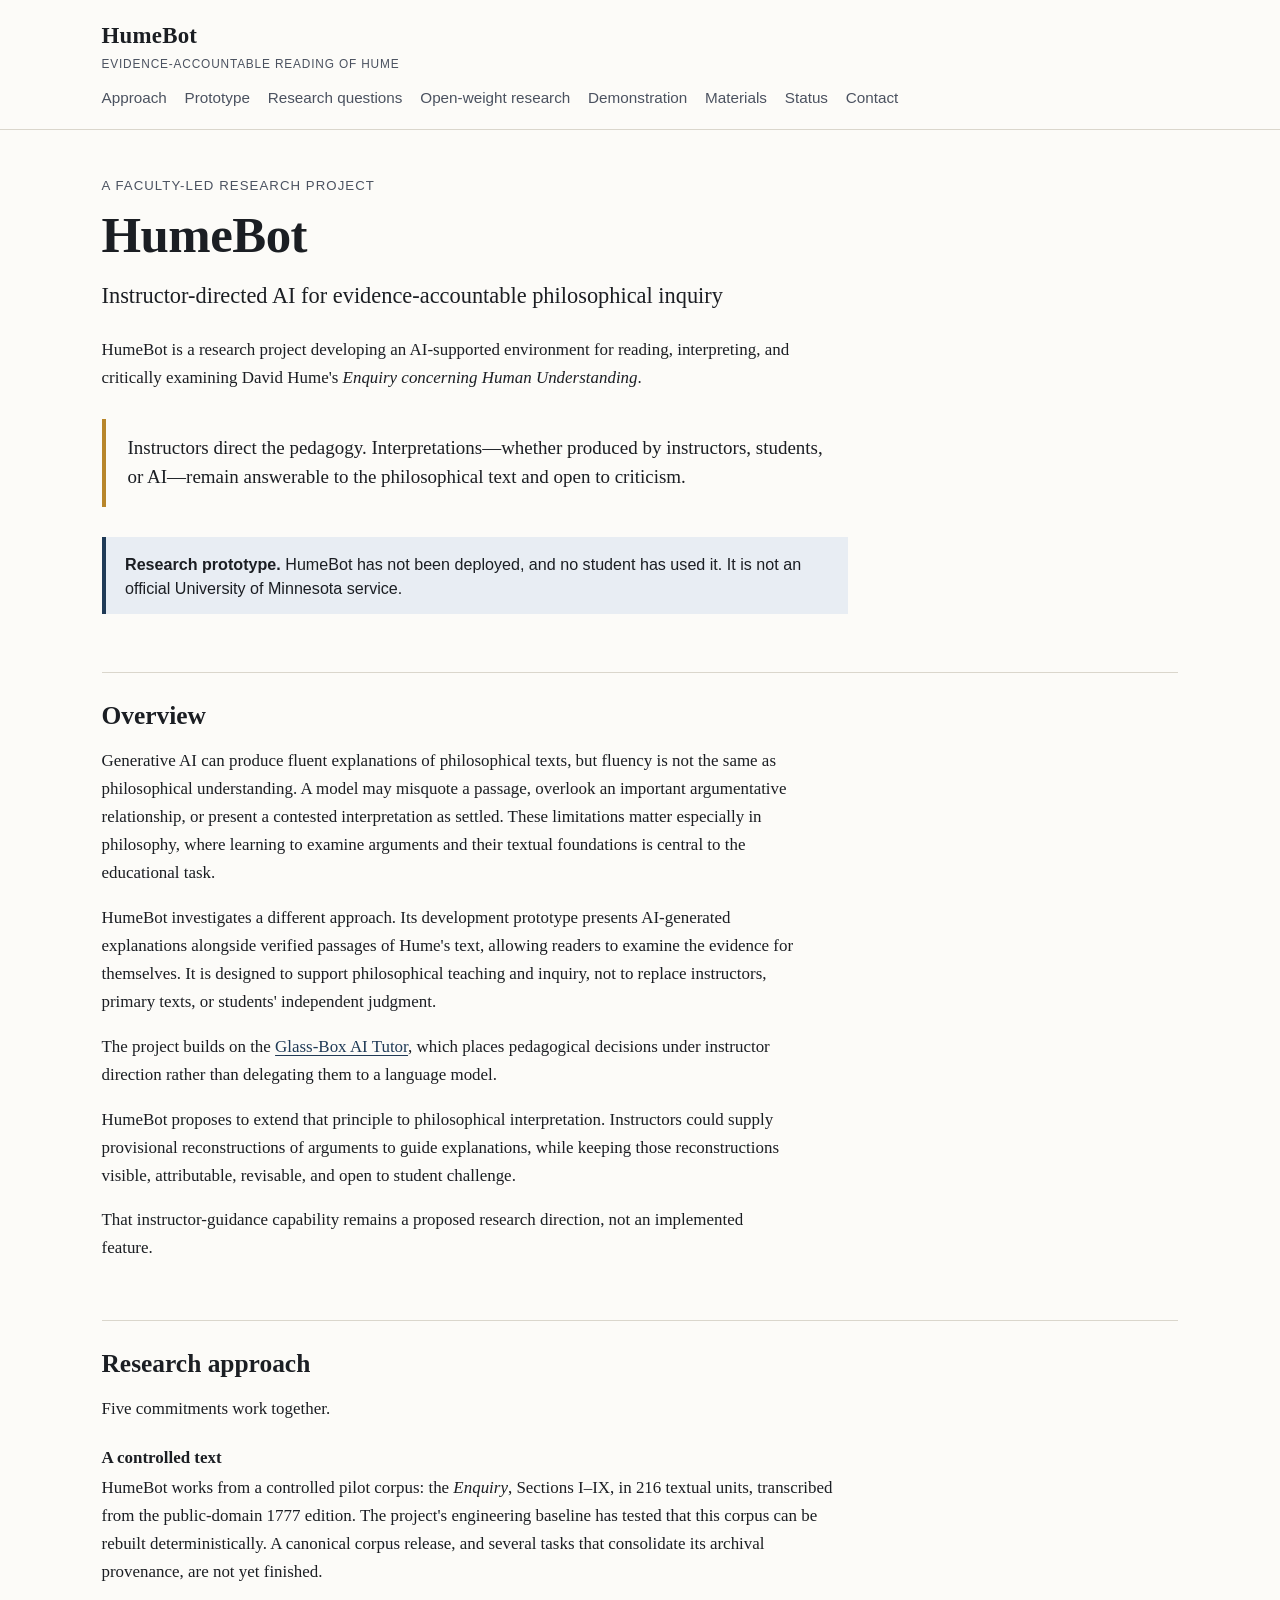
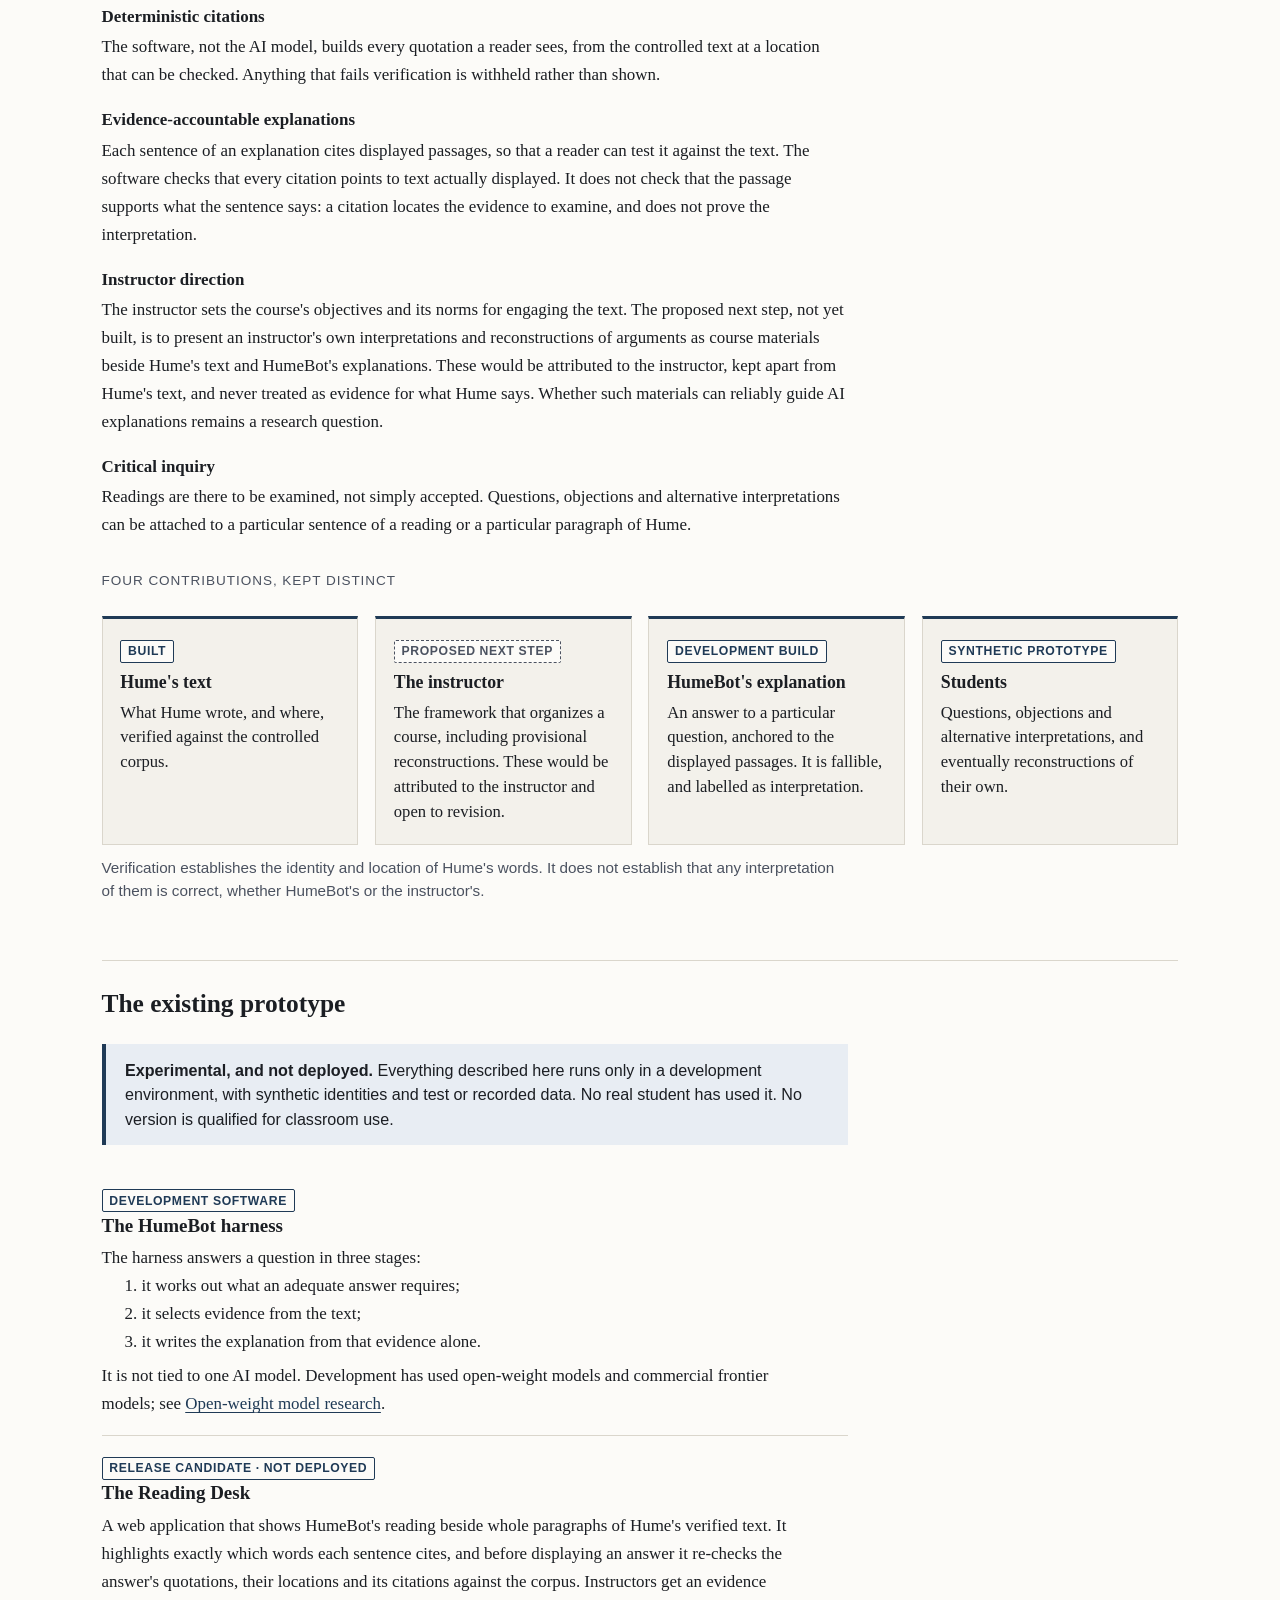
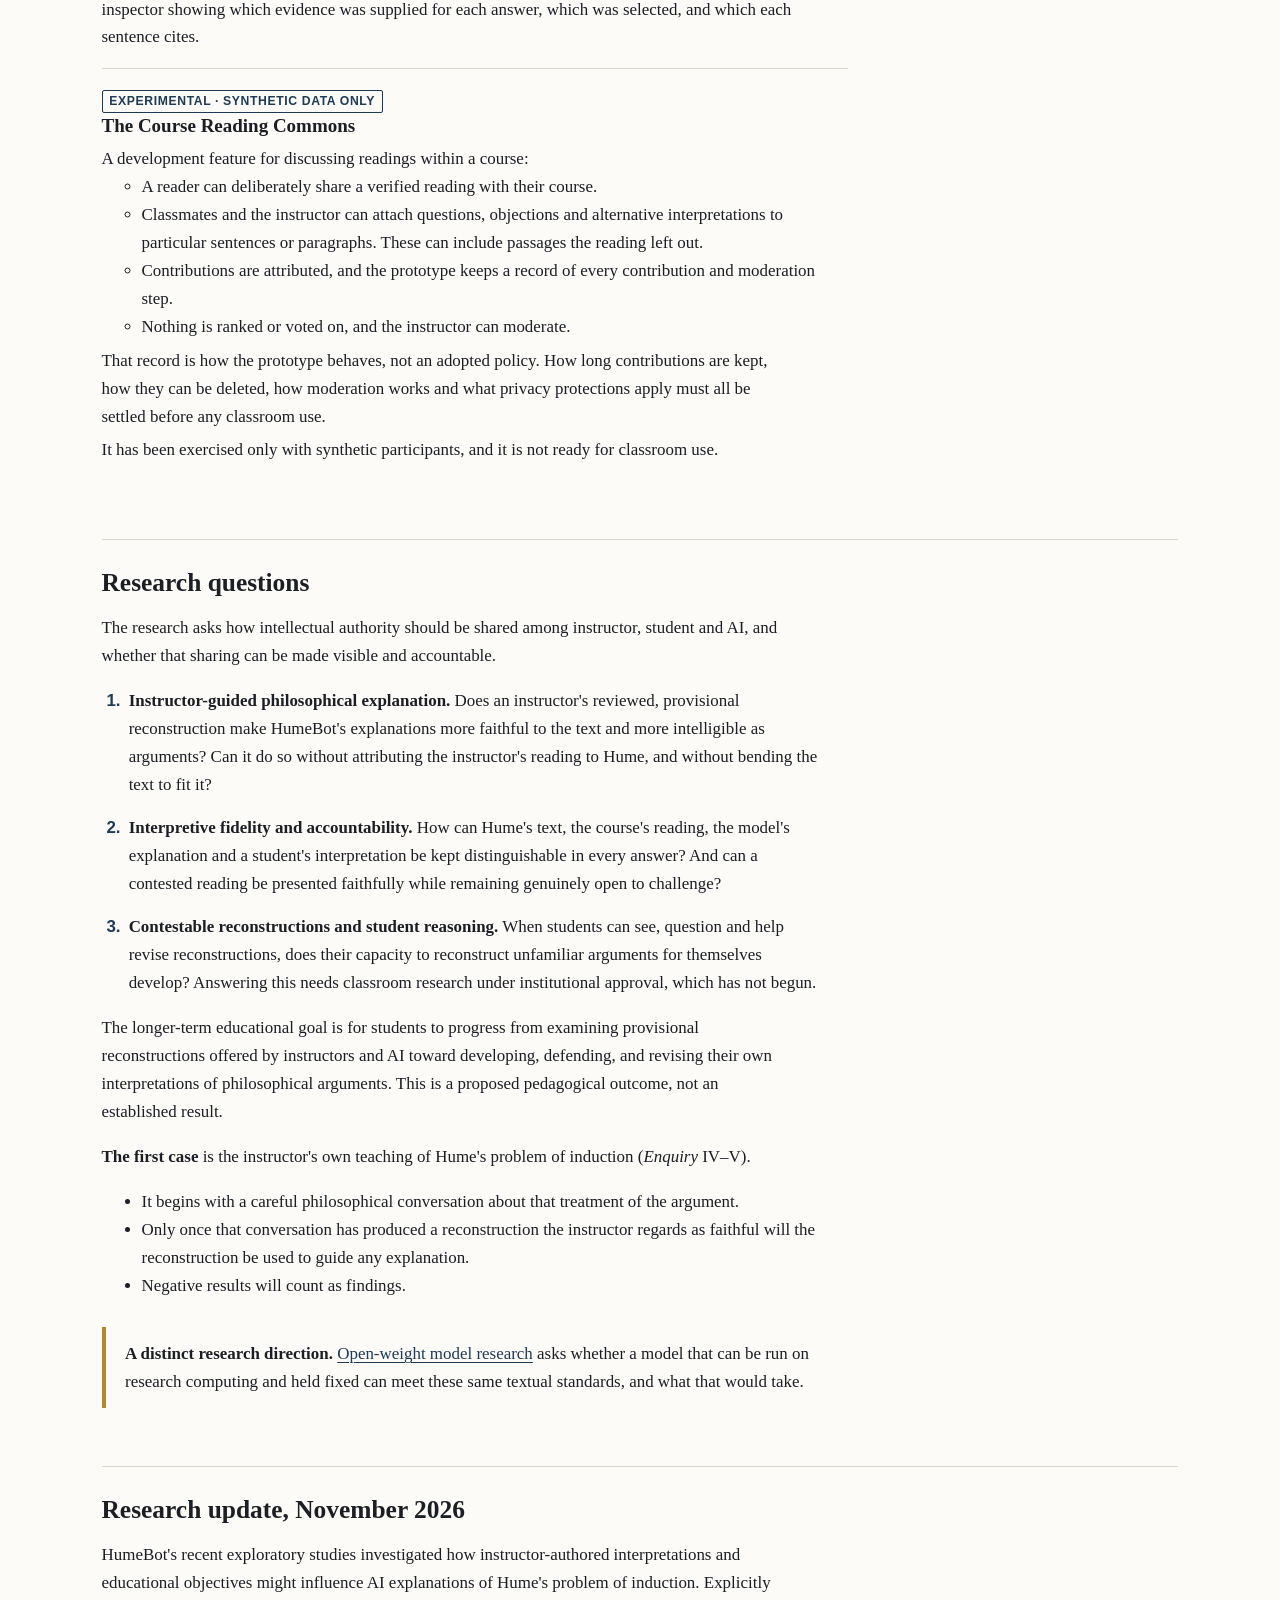
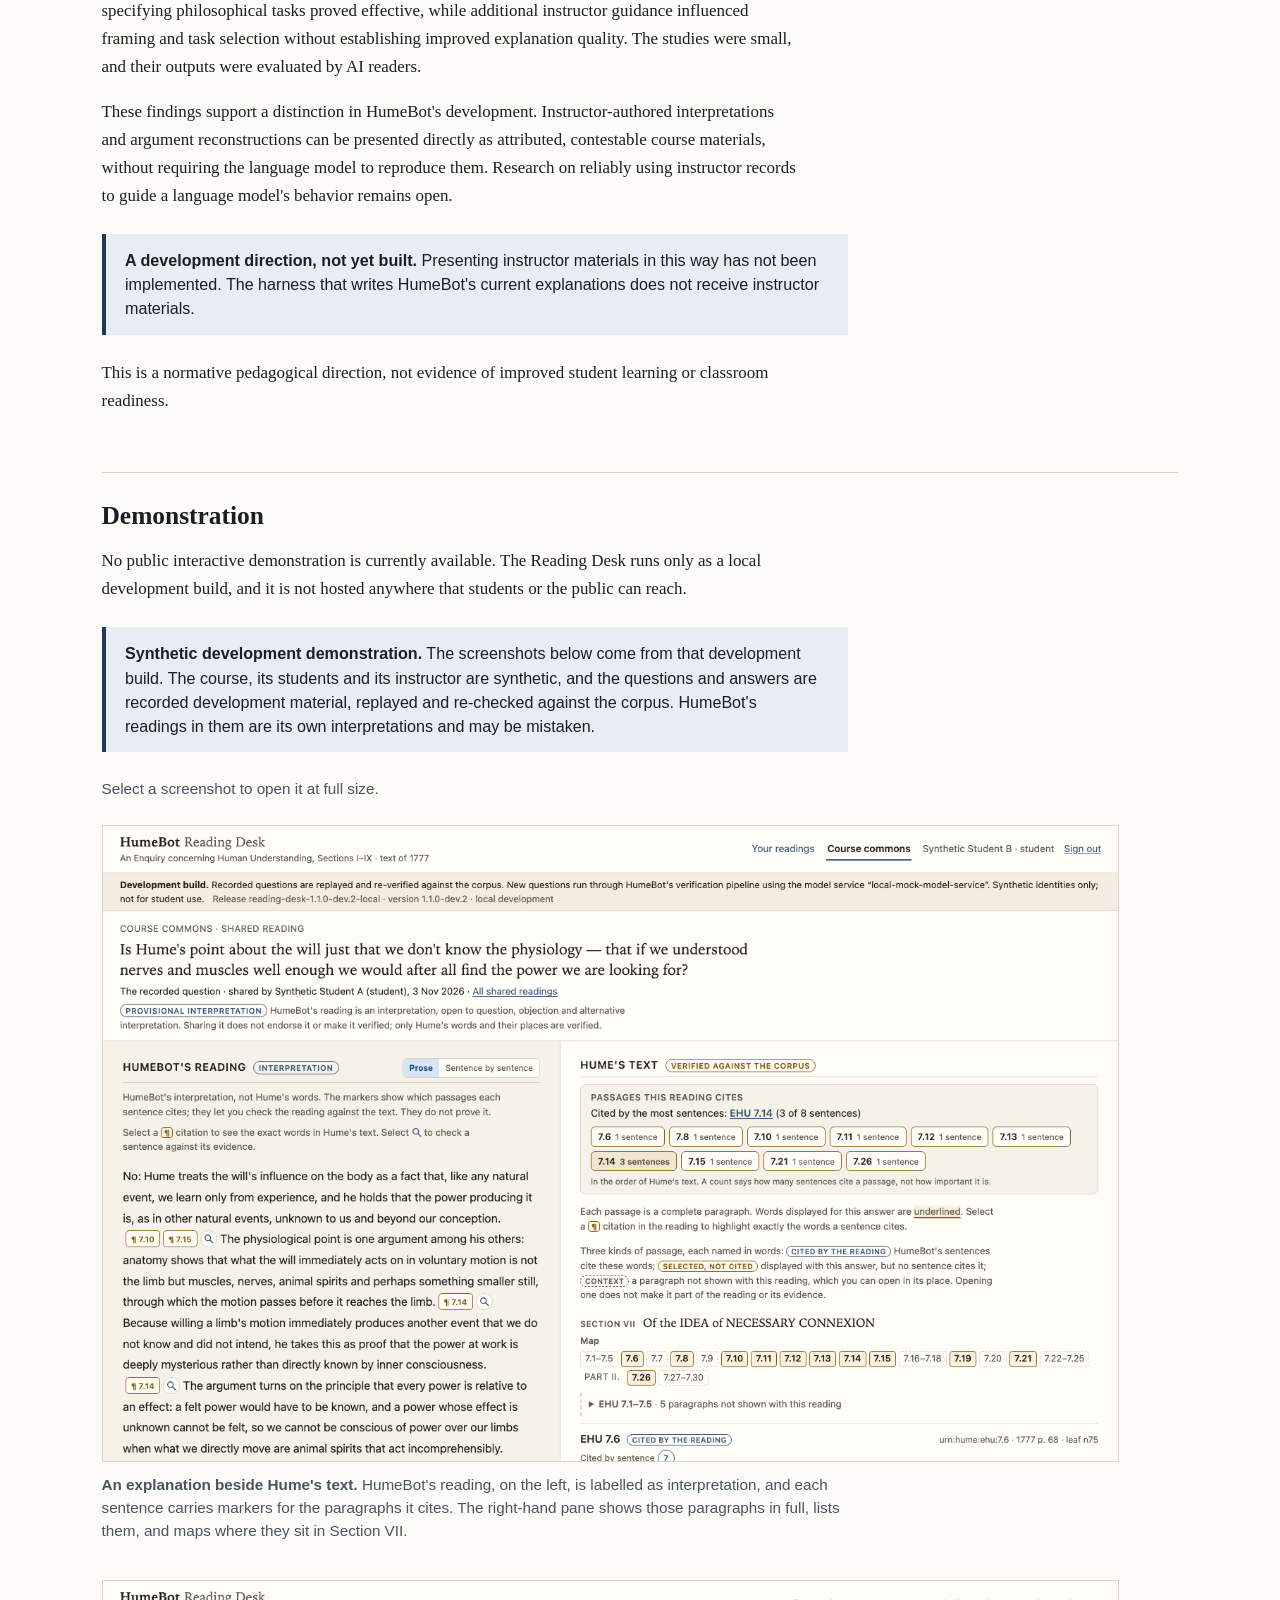
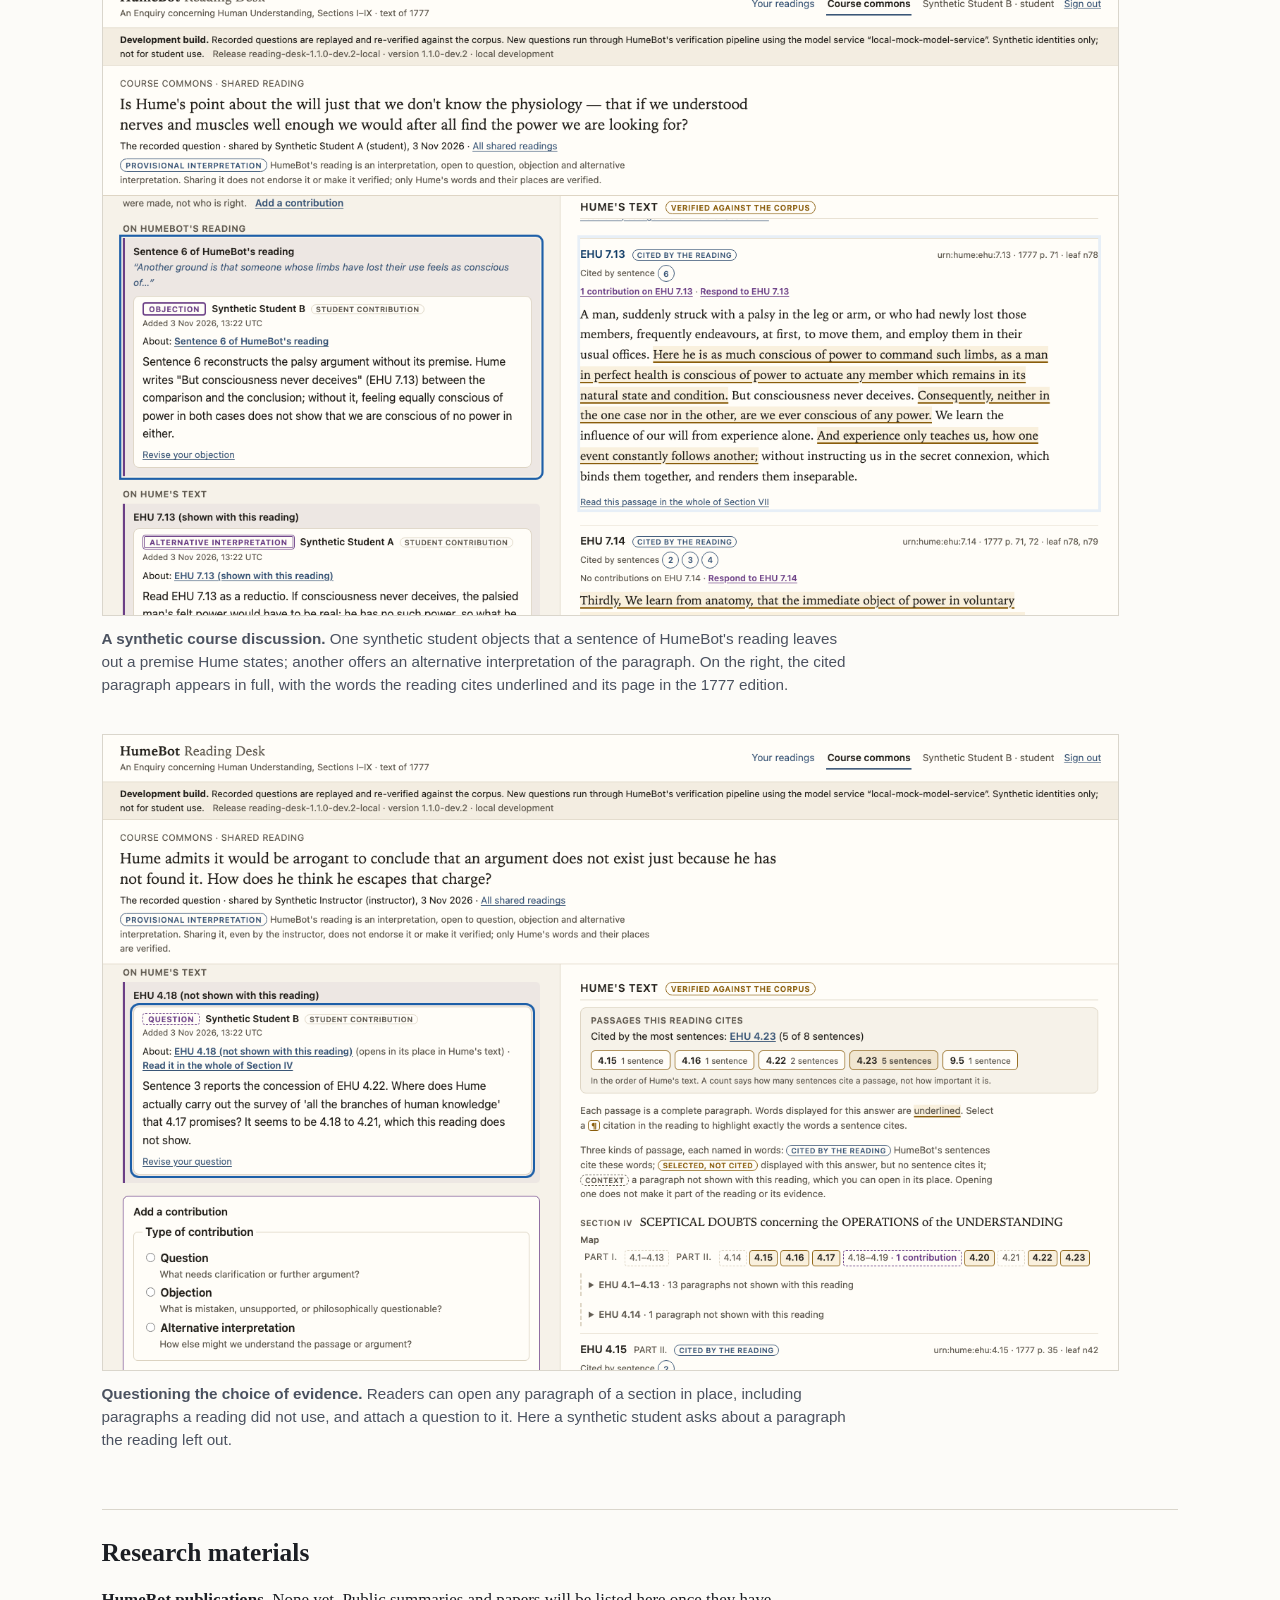
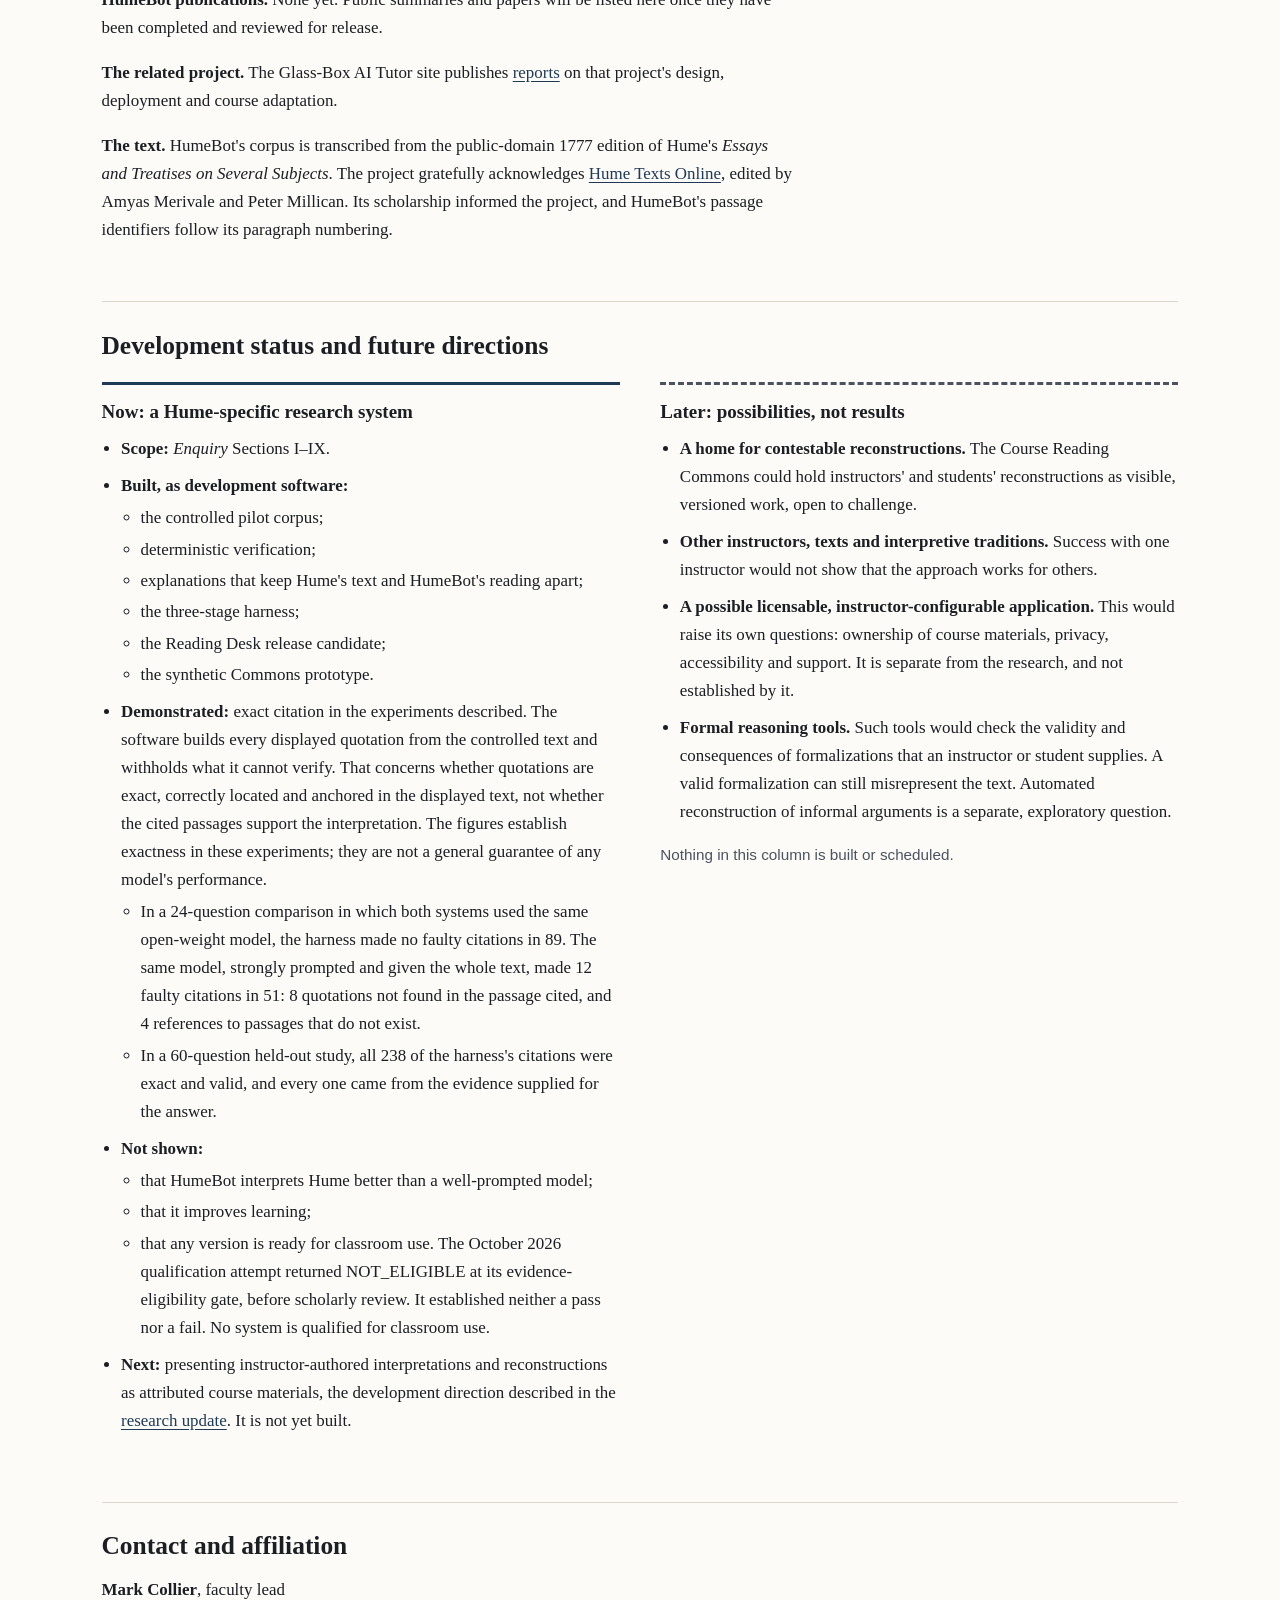
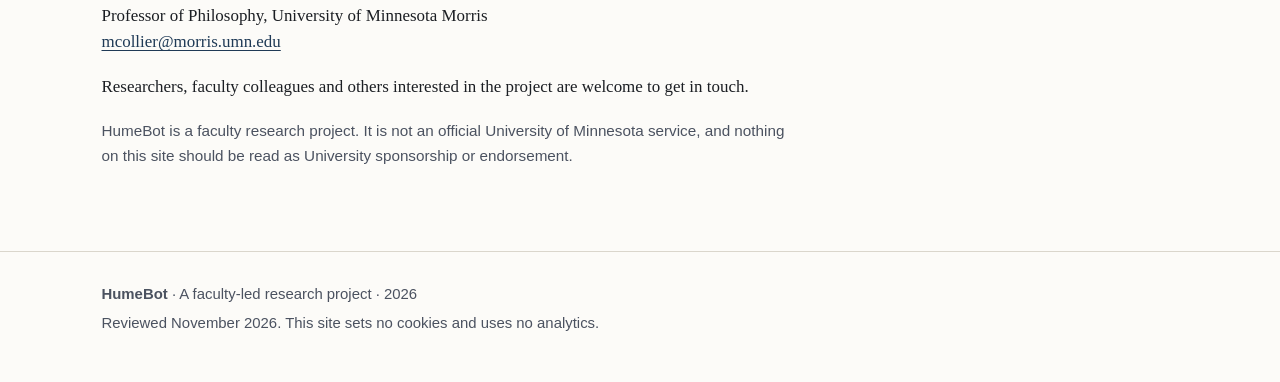
==== commit 4edba227: "site: add a November 2026 research update on instructor guidance Adds a short research update from t" ====
--- a/index.html
+++ b/index.html
@@ -70,7 +70,7 @@
         <dt>Evidence-accountable explanations</dt>
         <dd>Each sentence of an explanation cites displayed passages, so that a reader can test it against the text. The software checks that every citation points to text actually displayed. It does not check that the passage supports what the sentence says: a citation locates the evidence to examine, and does not prove the interpretation.</dd>
         <dt>Instructor direction</dt>
-        <dd>The instructor sets the course's objectives and its norms for engaging the text. The proposed next step, not yet built, is to let an instructor supply provisional reconstructions of arguments to guide explanations. These would be attributed to the instructor, kept apart from Hume's text, and never treated as evidence for what Hume says.</dd>
+        <dd>The instructor sets the course's objectives and its norms for engaging the text. The proposed next step, not yet built, is to present an instructor's own interpretations and reconstructions of arguments as course materials beside Hume's text and HumeBot's explanations. These would be attributed to the instructor, kept apart from Hume's text, and never treated as evidence for what Hume says. Whether such materials can reliably guide AI explanations remains a research question.</dd>
         <dt>Critical inquiry</dt>
         <dd>Readings are there to be examined, not simply accepted. Questions, objections and alternative interpretations can be attached to a particular sentence of a reading or a particular paragraph of Hume.</dd>
       </dl>
@@ -159,6 +159,16 @@
       <p class="pointer"><strong>A distinct research direction.</strong> <a href="open-weight-research.html">Open-weight model research</a> asks whether a model that can be run on research computing and held fixed can meet these same textual standards, and what that would take.</p>
     </section>
 
+    <section id="update" aria-labelledby="update-h">
+      <h2 id="update-h">Research update, November 2026</h2>
+      <p>HumeBot's recent exploratory studies investigated how instructor-authored interpretations and educational objectives might influence AI explanations of Hume's problem of induction. Explicitly specifying philosophical tasks proved effective, while additional instructor guidance influenced framing and task selection without establishing improved explanation quality. The studies were small, and their outputs were evaluated by AI readers.</p>
+      <p>These findings support a distinction in HumeBot's development. Instructor-authored interpretations and argument reconstructions can be presented directly as attributed, contestable course materials, without requiring the language model to reproduce them. Research on reliably using instructor records to guide a language model's behavior remains open.</p>
+      <div class="notice" role="note">
+        <p><strong>A development direction, not yet built.</strong> Presenting instructor materials in this way has not been implemented. The harness that writes HumeBot's current explanations does not receive instructor materials.</p>
+      </div>
+      <p>This is a normative pedagogical direction, not evidence of improved student learning or classroom readiness.</p>
+    </section>
+
     <section id="demonstration" aria-labelledby="demonstration-h">
       <h2 id="demonstration-h">Demonstration</h2>
       <p>No public interactive demonstration is currently available. The Reading Desk runs only as a local development build, and it is not hosted anywhere that students or the public can reach.</p>
@@ -221,7 +231,7 @@
                 <li>that any version is ready for classroom use. The October 2026 qualification attempt returned NOT_ELIGIBLE at its evidence-eligibility gate, before scholarly review. It established neither a pass nor a fail. No system is qualified for classroom use.</li>
               </ul>
             </li>
-            <li><strong>Next:</strong> the first case on induction, described above.</li>
+            <li><strong>Next:</strong> presenting instructor-authored interpretations and reconstructions as attributed course materials, the development direction described in the <a href="#update">research update</a>. It is not yet built.</li>
           </ul>
         </div>
         <div class="later">
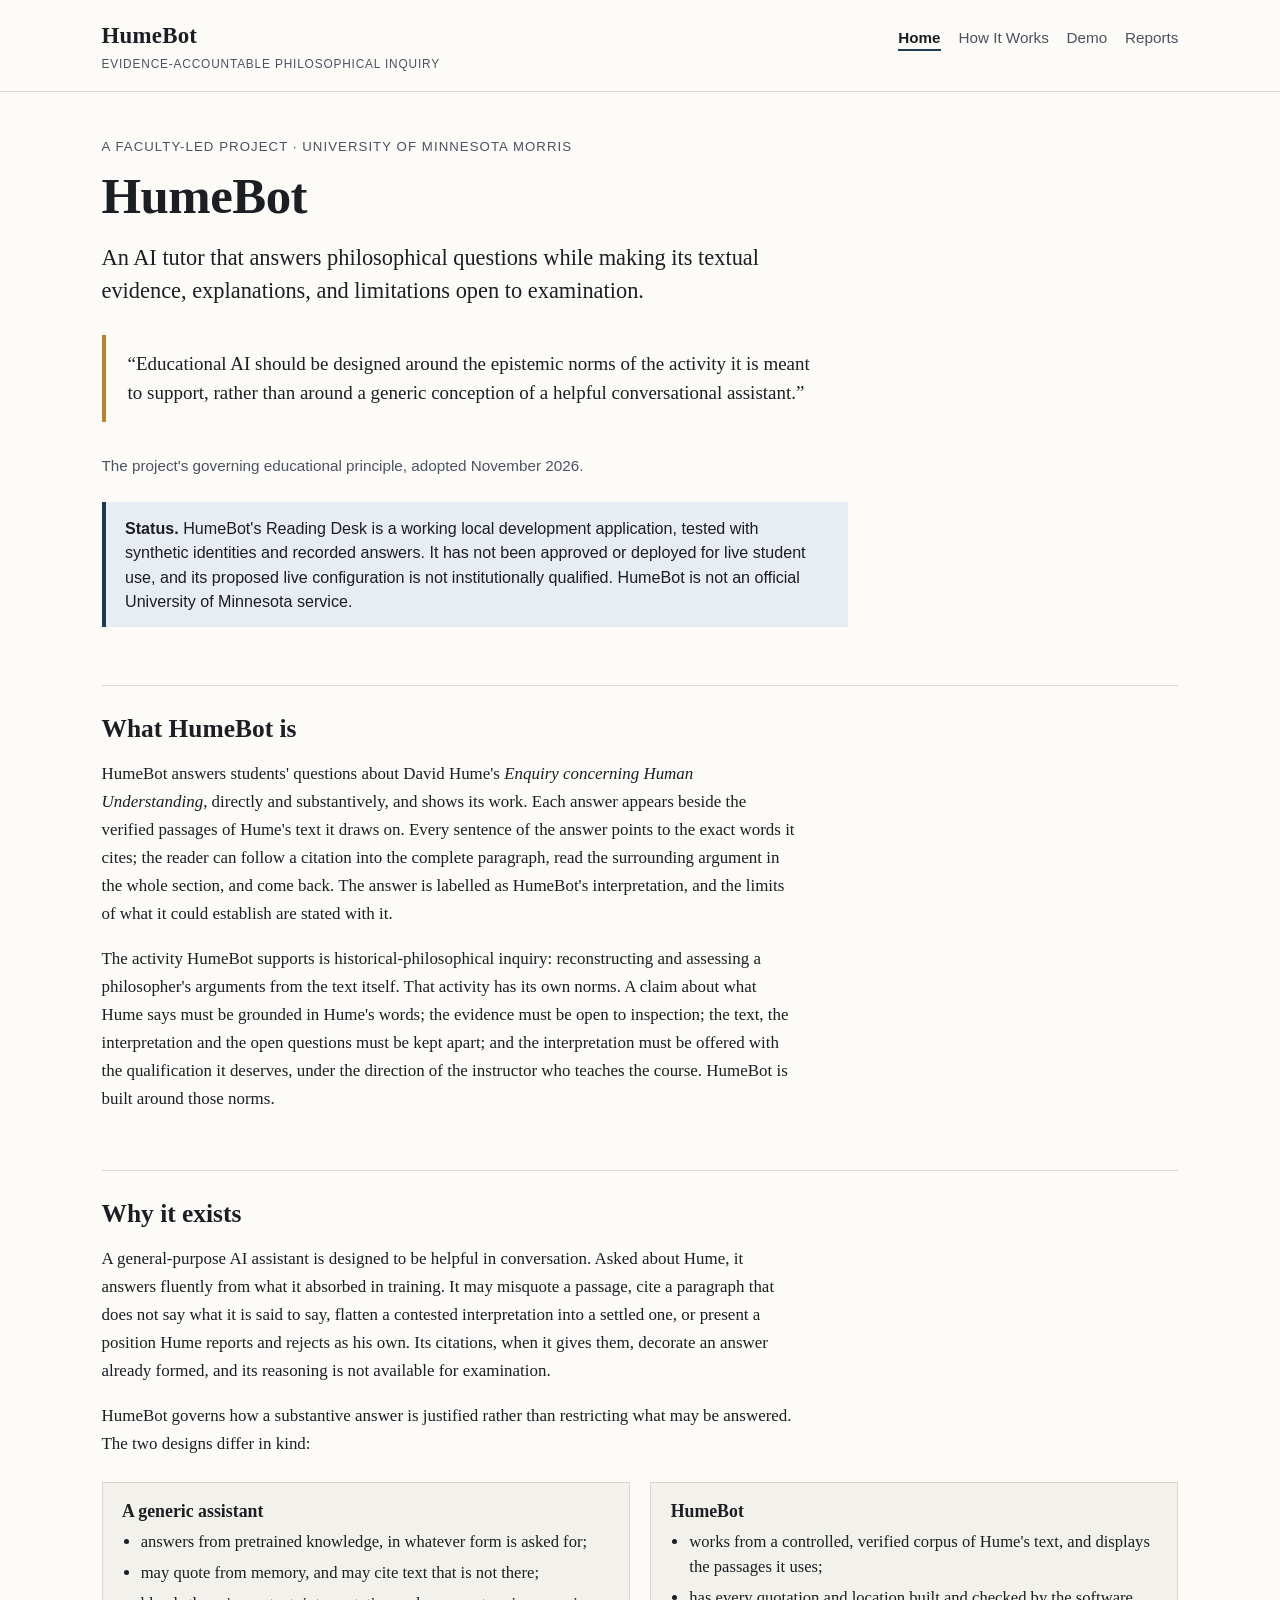
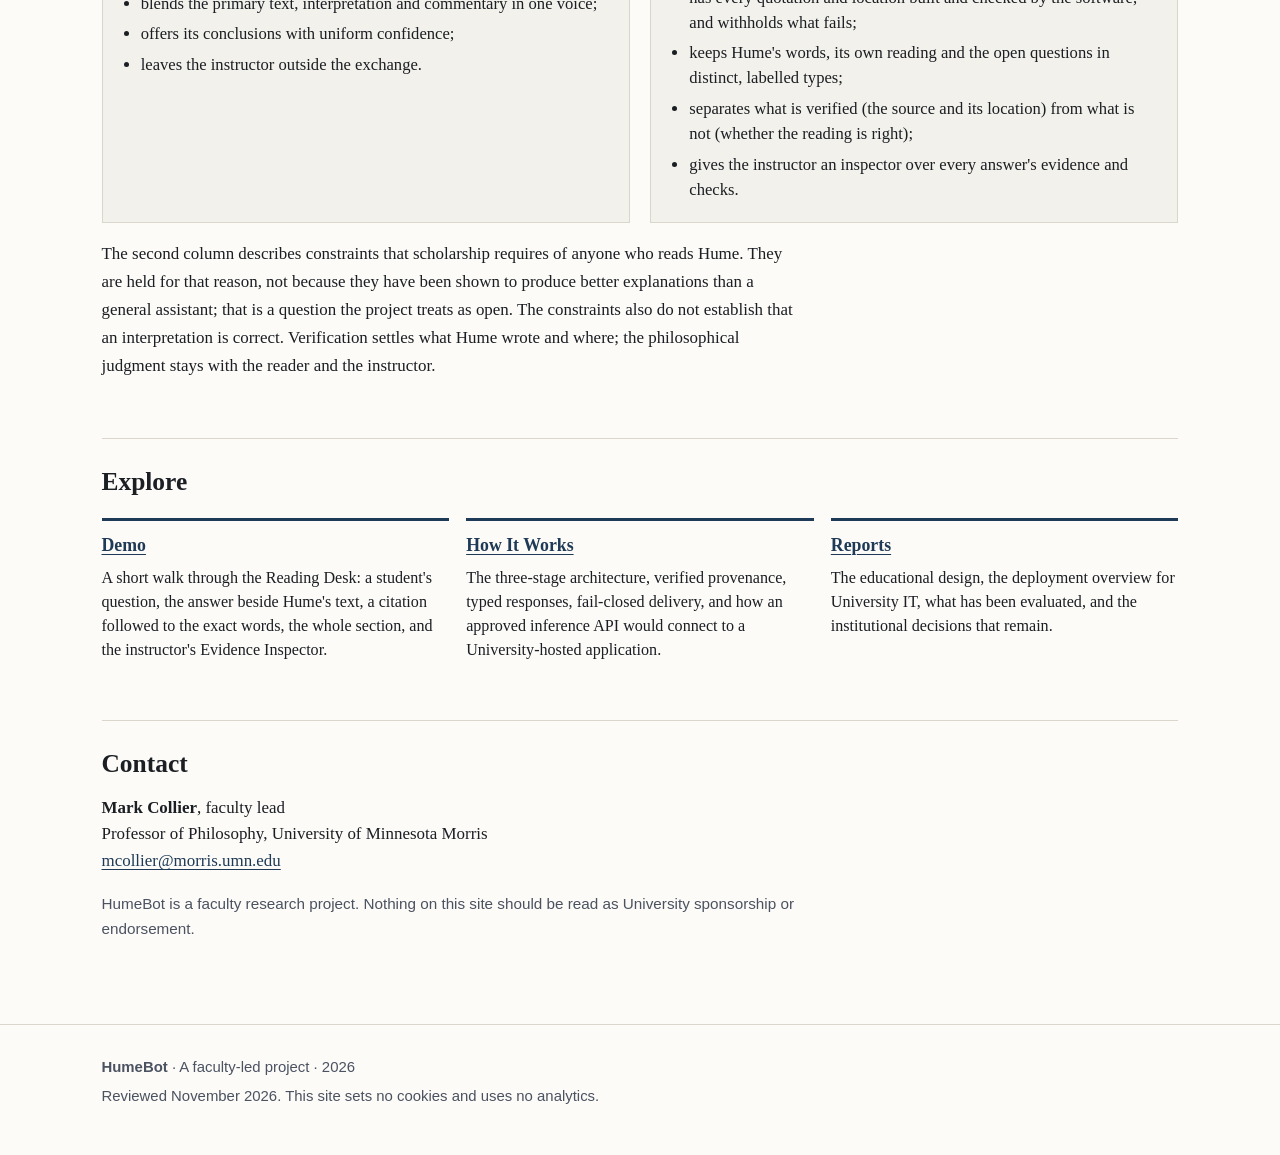
==== commit 72e9ae48: "site: V2, four pages for the introduction to University IT Reorganizes the site into Home, How It Wo" ====
--- a/index.html
+++ b/index.html
@@ -3,13 +3,13 @@
 <head>
   <meta charset="utf-8">
   <meta name="viewport" content="width=device-width, initial-scale=1">
-  <title>HumeBot — Instructor-directed, evidence-accountable reading of Hume</title>
-  <meta name="description" content="HumeBot is a faculty-led research project building an instructor-directed, evidence-accountable environment for reading and inquiry into David Hume's Enquiry concerning Human Understanding.">
+  <title>HumeBot — An AI tutor answerable to the text</title>
+  <meta name="description" content="HumeBot is a faculty-led project building an AI tutor that answers philosophical questions about Hume's Enquiry while making its textual evidence, explanations and limitations open to examination.">
   <link rel="canonical" href="https://mdcollier.github.io/humebot-site/">
   <meta property="og:type" content="website">
   <meta property="og:site_name" content="HumeBot">
-  <meta property="og:title" content="HumeBot — Instructor-directed, evidence-accountable reading of Hume">
-  <meta property="og:description" content="A faculty-led research project on instructor-directed, evidence-accountable philosophical reading and inquiry, beginning with Hume's Enquiry.">
+  <meta property="og:title" content="HumeBot — An AI tutor answerable to the text">
+  <meta property="og:description" content="An AI tutor that answers philosophical questions while making its textual evidence, explanations, and limitations open to examination.">
   <meta property="og:url" content="https://mdcollier.github.io/humebot-site/">
   <link rel="icon" href="assets/favicon.svg" type="image/svg+xml">
   <link rel="stylesheet" href="assets/site.css">
@@ -19,17 +19,13 @@
 
   <header class="site">
     <div class="bar">
-      <a class="brand" href="index.html">HumeBot<span>Evidence-accountable reading of Hume</span></a>
+      <a class="brand" href="index.html">HumeBot<span>Evidence-accountable philosophical inquiry</span></a>
       <nav aria-label="Site">
         <ul>
-          <li><a href="#approach">Approach</a></li>
-          <li><a href="#prototype">Prototype</a></li>
-          <li><a href="#questions">Research questions</a></li>
-          <li><a href="open-weight-research.html">Open-weight research</a></li>
-          <li><a href="#demonstration">Demonstration</a></li>
-          <li><a href="#materials">Materials</a></li>
-          <li><a href="#status">Status</a></li>
-          <li><a href="#contact">Contact</a></li>
+          <li><a href="index.html" aria-current="page">Home</a></li>
+          <li><a href="how-it-works.html">How It Works</a></li>
+          <li><a href="demo.html">Demo</a></li>
+          <li><a href="reports.html">Reports</a></li>
         </ul>
       </nav>
     </div>
@@ -37,232 +33,78 @@
 
   <main id="main">
 
-    <p class="kicker">A faculty-led research project</p>
+    <p class="kicker">A faculty-led project · University of Minnesota Morris</p>
     <h1>HumeBot</h1>
-    <p class="lede">Instructor-directed AI for evidence-accountable philosophical inquiry</p>
-    <p>HumeBot is a research project developing an AI-supported environment for reading, interpreting, and critically examining David Hume's <cite>Enquiry concerning Human Understanding</cite>.</p>
+    <p class="lede">An AI tutor that answers philosophical questions while making its textual evidence, explanations, and limitations open to examination.</p>
 
     <blockquote class="principle">
-      <p>Instructors direct the pedagogy. Interpretations—whether produced by instructors, students, or AI—remain answerable to the philosophical text and open to criticism.</p>
+      <p>“Educational AI should be designed around the epistemic norms of the activity it is meant to support, rather than around a generic conception of a helpful conversational assistant.”</p>
     </blockquote>
+    <p class="small">The project's governing educational principle, adopted November 2026.</p>
 
     <div class="notice" role="note">
-      <p><strong>Research prototype.</strong> HumeBot has not been deployed, and no student has used it. It is not an official University of Minnesota service.</p>
+      <p><strong>Status.</strong> HumeBot's Reading Desk is a working local development application, tested with synthetic identities and recorded answers. It has not been approved or deployed for live student use, and its proposed live configuration is not institutionally qualified. HumeBot is not an official University of Minnesota service.</p>
     </div>
 
-    <section id="overview" aria-labelledby="overview-h">
-      <h2 id="overview-h">Overview</h2>
-      <p>Generative AI can produce fluent explanations of philosophical texts, but fluency is not the same as philosophical understanding. A model may misquote a passage, overlook an important argumentative relationship, or present a contested interpretation as settled. These limitations matter especially in philosophy, where learning to examine arguments and their textual foundations is central to the educational task.</p>
-      <p>HumeBot investigates a different approach. Its development prototype presents AI-generated explanations alongside verified passages of Hume's text, allowing readers to examine the evidence for themselves. It is designed to support philosophical teaching and inquiry, not to replace instructors, primary texts, or students' independent judgment.</p>
-      <p>The project builds on the <a href="https://mdcollier.github.io/glass-box-tutor-site/">Glass-Box AI Tutor</a>, which places pedagogical decisions under instructor direction rather than delegating them to a language model.</p>
-      <p>HumeBot proposes to extend that principle to philosophical interpretation. Instructors could supply provisional reconstructions of arguments to guide explanations, while keeping those reconstructions visible, attributable, revisable, and open to student challenge.</p>
-      <p>That instructor-guidance capability remains a proposed research direction, not an implemented feature.</p>
+    <section id="what" aria-labelledby="what-h">
+      <h2 id="what-h">What HumeBot is</h2>
+      <p>HumeBot answers students' questions about David Hume's <cite>Enquiry concerning Human Understanding</cite>, directly and substantively, and shows its work. Each answer appears beside the verified passages of Hume's text it draws on. Every sentence of the answer points to the exact words it cites; the reader can follow a citation into the complete paragraph, read the surrounding argument in the whole section, and come back. The answer is labelled as HumeBot's interpretation, and the limits of what it could establish are stated with it.</p>
+      <p>The activity HumeBot supports is historical-philosophical inquiry: reconstructing and assessing a philosopher's arguments from the text itself. That activity has its own norms. A claim about what Hume says must be grounded in Hume's words; the evidence must be open to inspection; the text, the interpretation and the open questions must be kept apart; and the interpretation must be offered with the qualification it deserves, under the direction of the instructor who teaches the course. HumeBot is built around those norms.</p>
     </section>
 
-    <section id="approach" aria-labelledby="approach-h">
-      <h2 id="approach-h">Research approach</h2>
-      <p>Five commitments work together.</p>
-      <dl class="commitments">
-        <dt>A controlled text</dt>
-        <dd>HumeBot works from a controlled pilot corpus: the <cite>Enquiry</cite>, Sections I–IX, in 216 textual units, transcribed from the public-domain 1777 edition. The project's engineering baseline has tested that this corpus can be rebuilt deterministically. A canonical corpus release, and several tasks that consolidate its archival provenance, are not yet finished.</dd>
-        <dt>Deterministic citations</dt>
-        <dd>The software, not the AI model, builds every quotation a reader sees, from the controlled text at a location that can be checked. Anything that fails verification is withheld rather than shown.</dd>
-        <dt>Evidence-accountable explanations</dt>
-        <dd>Each sentence of an explanation cites displayed passages, so that a reader can test it against the text. The software checks that every citation points to text actually displayed. It does not check that the passage supports what the sentence says: a citation locates the evidence to examine, and does not prove the interpretation.</dd>
-        <dt>Instructor direction</dt>
-        <dd>The instructor sets the course's objectives and its norms for engaging the text. The proposed next step, not yet built, is to present an instructor's own interpretations and reconstructions of arguments as course materials beside Hume's text and HumeBot's explanations. These would be attributed to the instructor, kept apart from Hume's text, and never treated as evidence for what Hume says. Whether such materials can reliably guide AI explanations remains a research question.</dd>
-        <dt>Critical inquiry</dt>
-        <dd>Readings are there to be examined, not simply accepted. Questions, objections and alternative interpretations can be attached to a particular sentence of a reading or a particular paragraph of Hume.</dd>
-      </dl>
-
-      <figure>
-        <p class="figure-title" id="contributions-title">Four contributions, kept distinct</p>
-        <ul class="cards" aria-labelledby="contributions-title">
-          <li>
-            <span class="tag">Built</span>
-            <h3>Hume's text</h3>
-            <p>What Hume wrote, and where, verified against the controlled corpus.</p>
-          </li>
-          <li>
-            <span class="tag later">Proposed next step</span>
-            <h3>The instructor</h3>
-            <p>The framework that organizes a course, including provisional reconstructions. These would be attributed to the instructor and open to revision.</p>
-          </li>
-          <li>
-            <span class="tag">Development build</span>
-            <h3>HumeBot's explanation</h3>
-            <p>An answer to a particular question, anchored to the displayed passages. It is fallible, and labelled as interpretation.</p>
-          </li>
-          <li>
-            <span class="tag">Synthetic prototype</span>
-            <h3>Students</h3>
-            <p>Questions, objections and alternative interpretations, and eventually reconstructions of their own.</p>
-          </li>
-        </ul>
-        <figcaption>Verification establishes the identity and location of Hume's words. It does not establish that any interpretation of them is correct, whether HumeBot's or the instructor's.</figcaption>
-      </figure>
+    <section id="why" aria-labelledby="why-h">
+      <h2 id="why-h">Why it exists</h2>
+      <p>A general-purpose AI assistant is designed to be helpful in conversation. Asked about Hume, it answers fluently from what it absorbed in training. It may misquote a passage, cite a paragraph that does not say what it is said to say, flatten a contested interpretation into a settled one, or present a position Hume reports and rejects as his own. Its citations, when it gives them, decorate an answer already formed, and its reasoning is not available for examination.</p>
+      <p>HumeBot governs how a substantive answer is justified rather than restricting what may be answered. The two designs differ in kind:</p>
+      <div class="pair">
+        <div>
+          <h3>A generic assistant</h3>
+          <ul>
+            <li>answers from pretrained knowledge, in whatever form is asked for;</li>
+            <li>may quote from memory, and may cite text that is not there;</li>
+            <li>blends the primary text, interpretation and commentary in one voice;</li>
+            <li>offers its conclusions with uniform confidence;</li>
+            <li>leaves the instructor outside the exchange.</li>
+          </ul>
+        </div>
+        <div>
+          <h3>HumeBot</h3>
+          <ul>
+            <li>works from a controlled, verified corpus of Hume's text, and displays the passages it uses;</li>
+            <li>has every quotation and location built and checked by the software, and withholds what fails;</li>
+            <li>keeps Hume's words, its own reading and the open questions in distinct, labelled types;</li>
+            <li>separates what is verified (the source and its location) from what is not (whether the reading is right);</li>
+            <li>gives the instructor an inspector over every answer's evidence and checks.</li>
+          </ul>
+        </div>
+      </div>
+      <p>The second column describes constraints that scholarship requires of anyone who reads Hume. They are held for that reason, not because they have been shown to produce better explanations than a general assistant; that is a question the project treats as open. The constraints also do not establish that an interpretation is correct. Verification settles what Hume wrote and where; the philosophical judgment stays with the reader and the instructor.</p>
     </section>
 
-    <section id="prototype" aria-labelledby="prototype-h">
-      <h2 id="prototype-h">The existing prototype</h2>
-      <div class="notice" role="note">
-        <p><strong>Experimental, and not deployed.</strong> Everything described here runs only in a development environment, with synthetic identities and test or recorded data. No real student has used it. No version is qualified for classroom use.</p>
-      </div>
-      <ul class="entries">
-        <li>
-          <span class="tag">Development software</span>
-          <h3>The HumeBot harness</h3>
-          <p>The harness answers a question in three stages:</p>
-          <ol>
-            <li>it works out what an adequate answer requires;</li>
-            <li>it selects evidence from the text;</li>
-            <li>it writes the explanation from that evidence alone.</li>
-          </ol>
-          <p>It is not tied to one AI model. Development has used open-weight models and commercial frontier models; see <a href="open-weight-research.html">Open-weight model research</a>.</p>
-        </li>
-        <li>
-          <span class="tag">Release candidate · not deployed</span>
-          <h3>The Reading Desk</h3>
-          <p>A web application that shows HumeBot's reading beside whole paragraphs of Hume's verified text. It highlights exactly which words each sentence cites, and before displaying an answer it re-checks the answer's quotations, their locations and its citations against the corpus. Instructors get an evidence inspector showing which evidence was supplied for each answer, which was selected, and which each sentence cites.</p>
-        </li>
-        <li>
-          <span class="tag">Experimental · synthetic data only</span>
-          <h3>The Course Reading Commons</h3>
-          <p>A development feature for discussing readings within a course:</p>
-          <ul>
-            <li>A reader can deliberately share a verified reading with their course.</li>
-            <li>Classmates and the instructor can attach questions, objections and alternative interpretations to particular sentences or paragraphs. These can include passages the reading left out.</li>
-            <li>Contributions are attributed, and the prototype keeps a record of every contribution and moderation step.</li>
-            <li>Nothing is ranked or voted on, and the instructor can moderate.</li>
-          </ul>
-          <p>That record is how the prototype behaves, not an adopted policy. How long contributions are kept, how they can be deleted, how moderation works and what privacy protections apply must all be settled before any classroom use.</p>
-          <p>It has been exercised only with synthetic participants, and it is not ready for classroom use.</p>
-        </li>
+    <section id="explore" aria-labelledby="explore-h">
+      <h2 id="explore-h">Explore</h2>
+      <ul class="explore">
+        <li><a href="demo.html">Demo</a><p>A short walk through the Reading Desk: a student's question, the answer beside Hume's text, a citation followed to the exact words, the whole section, and the instructor's Evidence Inspector.</p></li>
+        <li><a href="how-it-works.html">How It Works</a><p>The three-stage architecture, verified provenance, typed responses, fail-closed delivery, and how an approved inference API would connect to a University-hosted application.</p></li>
+        <li><a href="reports.html">Reports</a><p>The educational design, the deployment overview for University IT, what has been evaluated, and the institutional decisions that remain.</p></li>
       </ul>
     </section>
 
-    <section id="questions" aria-labelledby="questions-h">
-      <h2 id="questions-h">Research questions</h2>
-      <p>The research asks how intellectual authority should be shared among instructor, student and AI, and whether that sharing can be made visible and accountable.</p>
-      <ol class="questions">
-        <li><strong>Instructor-guided philosophical explanation.</strong> Does an instructor's reviewed, provisional reconstruction make HumeBot's explanations more faithful to the text and more intelligible as arguments? Can it do so without attributing the instructor's reading to Hume, and without bending the text to fit it?</li>
-        <li><strong>Interpretive fidelity and accountability.</strong> How can Hume's text, the course's reading, the model's explanation and a student's interpretation be kept distinguishable in every answer? And can a contested reading be presented faithfully while remaining genuinely open to challenge?</li>
-        <li><strong>Contestable reconstructions and student reasoning.</strong> When students can see, question and help revise reconstructions, does their capacity to reconstruct unfamiliar arguments for themselves develop? Answering this needs classroom research under institutional approval, which has not begun.</li>
-      </ol>
-      <p>The longer-term educational goal is for students to progress from examining provisional reconstructions offered by instructors and AI toward developing, defending, and revising their own interpretations of philosophical arguments. This is a proposed pedagogical outcome, not an established result.</p>
-      <p><strong>The first case</strong> is the instructor's own teaching of Hume's problem of induction (<cite>Enquiry</cite> <span class="nowrap">IV–V</span>).</p>
-      <ul>
-        <li>It begins with a careful philosophical conversation about that treatment of the argument.</li>
-        <li>Only once that conversation has produced a reconstruction the instructor regards as faithful will the reconstruction be used to guide any explanation.</li>
-        <li>Negative results will count as findings.</li>
-      </ul>
-      <p class="pointer"><strong>A distinct research direction.</strong> <a href="open-weight-research.html">Open-weight model research</a> asks whether a model that can be run on research computing and held fixed can meet these same textual standards, and what that would take.</p>
-    </section>
-
-    <section id="update" aria-labelledby="update-h">
-      <h2 id="update-h">Research update, November 2026</h2>
-      <p>HumeBot's recent exploratory studies investigated how instructor-authored interpretations and educational objectives might influence AI explanations of Hume's problem of induction. Explicitly specifying philosophical tasks proved effective, while additional instructor guidance influenced framing and task selection without establishing improved explanation quality. The studies were small, and their outputs were evaluated by AI readers.</p>
-      <p>These findings support a distinction in HumeBot's development. Instructor-authored interpretations and argument reconstructions can be presented directly as attributed, contestable course materials, without requiring the language model to reproduce them. Research on reliably using instructor records to guide a language model's behavior remains open.</p>
-      <div class="notice" role="note">
-        <p><strong>A development direction, not yet built.</strong> Presenting instructor materials in this way has not been implemented. The harness that writes HumeBot's current explanations does not receive instructor materials.</p>
-      </div>
-      <p>This is a normative pedagogical direction, not evidence of improved student learning or classroom readiness.</p>
-    </section>
-
-    <section id="demonstration" aria-labelledby="demonstration-h">
-      <h2 id="demonstration-h">Demonstration</h2>
-      <p>No public interactive demonstration is currently available. The Reading Desk runs only as a local development build, and it is not hosted anywhere that students or the public can reach.</p>
-      <div class="notice" role="note">
-        <p><strong>Synthetic development demonstration.</strong> The screenshots below come from that development build. The course, its students and its instructor are synthetic, and the questions and answers are recorded development material, replayed and re-checked against the corpus. HumeBot's readings in them are its own interpretations and may be mistaken.</p>
-      </div>
-      <p class="small">Select a screenshot to open it at full size.</p>
-      <div class="gallery">
-        <figure class="shot">
-          <a href="assets/screenshots/reading-beside-text.png"><img src="assets/screenshots/reading-beside-text.png" width="1440" height="900" loading="lazy" alt="A Reading Desk screen in two panes. On the left, HumeBot's reading of a recorded question about Hume's account of the will, labelled as interpretation, with paragraph markers such as 7.10, 7.14 and 7.15 after its sentences. On the right, Hume's text, labelled as verified against the corpus, with a list of the paragraphs the reading cites and a map of Section VII."><span class="visually-hidden"> Opens the full-size image.</span></a>
-          <figcaption><strong>An explanation beside Hume's text.</strong> HumeBot's reading, on the left, is labelled as interpretation, and each sentence carries markers for the paragraphs it cites. The right-hand pane shows those paragraphs in full, lists them, and maps where they sit in Section VII.</figcaption>
-        </figure>
-        <figure class="shot">
-          <a href="assets/screenshots/commons-discussion.png"><img src="assets/screenshots/commons-discussion.png" width="1440" height="900" loading="lazy" alt="A course discussion of a shared reading. On the left, Synthetic Student B objects that sentence 6 of HumeBot's reading leaves out Hume's premise “But consciousness never deceives” from paragraph 7.13, and Synthetic Student A offers an alternative interpretation of that paragraph. On the right, the full text of paragraph 7.13, with the words the reading cites underlined and the paragraph's page and leaf in the 1777 edition."><span class="visually-hidden"> Opens the full-size image.</span></a>
-          <figcaption><strong>A synthetic course discussion.</strong> One synthetic student objects that a sentence of HumeBot's reading leaves out a premise Hume states; another offers an alternative interpretation of the paragraph. On the right, the cited paragraph appears in full, with the words the reading cites underlined and its page in the 1777 edition.</figcaption>
-        </figure>
-        <figure class="shot">
-          <a href="assets/screenshots/question-on-unshown-paragraph.png"><img src="assets/screenshots/question-on-unshown-paragraph.png" width="1440" height="900" loading="lazy" alt="A course discussion of a reading on Section IV. On the left, Synthetic Student B attaches a question to paragraph 4.18, which the reading does not show, asking where Hume carries out the survey that paragraph 4.17 promises. On the right, Hume's text, labelled as verified against the corpus, with the paragraphs the reading cites and a map of Section IV that marks the paragraph with a contribution."><span class="visually-hidden"> Opens the full-size image.</span></a>
-          <figcaption><strong>Questioning the choice of evidence.</strong> Readers can open any paragraph of a section in place, including paragraphs a reading did not use, and attach a question to it. Here a synthetic student asks about a paragraph the reading left out.</figcaption>
-        </figure>
-      </div>
-    </section>
-
-    <section id="materials" aria-labelledby="materials-h">
-      <h2 id="materials-h">Research materials</h2>
-      <ul class="materials">
-        <li><strong>HumeBot publications.</strong> None yet. Public summaries and papers will be listed here once they have been completed and reviewed for release.</li>
-        <li><strong>The related project.</strong> The Glass-Box AI Tutor site publishes <a href="https://mdcollier.github.io/glass-box-tutor-site/reports.html">reports</a> on that project's design, deployment and course adaptation.</li>
-        <li><strong>The text.</strong> HumeBot's corpus is transcribed from the public-domain 1777 edition of Hume's <cite>Essays and Treatises on Several Subjects</cite>. The project gratefully acknowledges <a href="https://davidhume.org/">Hume Texts Online</a>, edited by Amyas Merivale and Peter Millican. Its scholarship informed the project, and HumeBot's passage identifiers follow its paragraph numbering.</li>
-      </ul>
-    </section>
-
-    <section id="status" aria-labelledby="status-h">
-      <h2 id="status-h">Development status and future directions</h2>
-      <div class="columns">
-        <div>
-          <h3>Now: a Hume-specific research system</h3>
-          <ul>
-            <li><strong>Scope:</strong> <cite>Enquiry</cite> Sections I–IX.</li>
-            <li><strong>Built, as development software:</strong>
-              <ul>
-                <li>the controlled pilot corpus;</li>
-                <li>deterministic verification;</li>
-                <li>explanations that keep Hume's text and HumeBot's reading apart;</li>
-                <li>the three-stage harness;</li>
-                <li>the Reading Desk release candidate;</li>
-                <li>the synthetic Commons prototype.</li>
-              </ul>
-            </li>
-            <li><strong>Demonstrated:</strong> exact citation in the experiments described. The software builds every displayed quotation from the controlled text and withholds what it cannot verify. That concerns whether quotations are exact, correctly located and anchored in the displayed text, not whether the cited passages support the interpretation. The figures establish exactness in these experiments; they are not a general guarantee of any model's performance.
-              <ul>
-                <li>In a 24-question comparison in which both systems used the same open-weight model, the harness made no faulty citations in 89. The same model, strongly prompted and given the whole text, made 12 faulty citations in 51: 8 quotations not found in the passage cited, and 4 references to passages that do not exist.</li>
-                <li>In a 60-question held-out study, all 238 of the harness's citations were exact and valid, and every one came from the evidence supplied for the answer.</li>
-              </ul>
-            </li>
-            <li><strong>Not shown:</strong>
-              <ul>
-                <li>that HumeBot interprets Hume better than a well-prompted model;</li>
-                <li>that it improves learning;</li>
-                <li>that any version is ready for classroom use. The October 2026 qualification attempt returned NOT_ELIGIBLE at its evidence-eligibility gate, before scholarly review. It established neither a pass nor a fail. No system is qualified for classroom use.</li>
-              </ul>
-            </li>
-            <li><strong>Next:</strong> presenting instructor-authored interpretations and reconstructions as attributed course materials, the development direction described in the <a href="#update">research update</a>. It is not yet built.</li>
-          </ul>
-        </div>
-        <div class="later">
-          <h3>Later: possibilities, not results</h3>
-          <ul>
-            <li><strong>A home for contestable reconstructions.</strong> The Course Reading Commons could hold instructors' and students' reconstructions as visible, versioned work, open to challenge.</li>
-            <li><strong>Other instructors, texts and interpretive traditions.</strong> Success with one instructor would not show that the approach works for others.</li>
-            <li><strong>A possible licensable, instructor-configurable application.</strong> This would raise its own questions: ownership of course materials, privacy, accessibility and support. It is separate from the research, and not established by it.</li>
-            <li><strong>Formal reasoning tools.</strong> Such tools would check the validity and consequences of formalizations that an instructor or student supplies. A valid formalization can still misrepresent the text. Automated reconstruction of informal arguments is a separate, exploratory question.</li>
-          </ul>
-          <p class="small">Nothing in this column is built or scheduled.</p>
-        </div>
-      </div>
-    </section>
-
     <section id="contact" aria-labelledby="contact-h">
-      <h2 id="contact-h">Contact and affiliation</h2>
+      <h2 id="contact-h">Contact</h2>
       <address>
         <strong>Mark Collier</strong>, faculty lead<br>
         Professor of Philosophy, University of Minnesota Morris<br>
         <a href="mailto:mcollier@morris.umn.edu">mcollier@morris.umn.edu</a>
       </address>
-      <p>Researchers, faculty colleagues and others interested in the project are welcome to get in touch.</p>
-      <p class="small">HumeBot is a faculty research project. It is not an official University of Minnesota service, and nothing on this site should be read as University sponsorship or endorsement.</p>
+      <p class="small">HumeBot is a faculty research project. Nothing on this site should be read as University sponsorship or endorsement.</p>
     </section>
 
   </main>
 
   <footer class="site">
     <div class="bar">
-      <p><strong>HumeBot</strong> · A faculty-led research project · 2026</p>
+      <p><strong>HumeBot</strong> · A faculty-led project · 2026</p>
       <p>Reviewed November 2026. This site sets no cookies and uses no analytics.</p>
     </div>
   </footer>
--- a/assets/site.css
+++ b/assets/site.css
@@ -233,3 +233,70 @@
   main { padding: 0; }
   section { break-inside: avoid-page; }
 }
+
+/* ---------- V2 (November 2026): four pages ---------- */
+
+/* The page title and lede on inner pages share the home page's scale. The nav marks the current page. */
+nav a[aria-current="page"] { font-weight: 600; }
+
+/* Two or three short statements side by side, each a plain panel. */
+.pair { display: grid; grid-template-columns: repeat(auto-fit, minmax(16rem, 1fr)); gap: 1.2rem; margin: 1.4rem 0 0; }
+.pair > div { max-width: none; background: var(--panel); border: 1px solid var(--rule); padding: 1rem 1.15rem 1.15rem; }
+.pair h3 { margin: 0 0 0.4rem; font-size: 1.05rem; }
+.pair p, .pair li { margin: 0.35rem 0 0; font-size: 0.98rem; line-height: 1.5; max-width: none; }
+.pair ul { padding-left: 1.1rem; margin: 0.4rem 0 0; }
+
+/* Where to go next: three linked entries. */
+.explore { list-style: none; padding: 0; margin: 1.2rem 0 0; display: grid; grid-template-columns: repeat(auto-fit, minmax(14rem, 1fr)); gap: 1rem; }
+.explore > li { max-width: none; border-top: 3px solid var(--accent); padding-top: 0.6rem; }
+.explore a { font-weight: 700; font-size: 1.05rem; }
+.explore p { margin: 0.3rem 0 0; font-size: 0.95rem; line-height: 1.5; }
+
+/* Numbered stages. */
+.stages { counter-reset: stage; list-style: none; padding: 0; margin: 1.2rem 0 0; max-width: 44rem; }
+.stages > li { counter-increment: stage; position: relative; padding: 0 0 1.1rem 3rem; }
+.stages > li::before { content: counter(stage); position: absolute; left: 0; top: 0.05rem; width: 2.1rem; height: 2.1rem; border-radius: 50%;
+  background: var(--accent); color: var(--paper); font-family: var(--sans); font-weight: 700; display: grid; place-items: center; }
+.stages h3 { margin: 0.15rem 0 0.3rem; }
+.stages p { margin: 0.3rem 0 0; }
+
+/* The architecture diagram: inline SVG, scales with its box, with a text alternative beside it. */
+.diagram { margin: 1.6rem 0 0; }
+.diagram svg { display: block; width: 100%; height: auto; max-width: 60rem; background: var(--panel); border: 1px solid var(--rule); }
+.diagram .box { fill: var(--paper); stroke: var(--accent); stroke-width: 1.5; }
+.diagram .box.proposed { stroke-dasharray: 6 5; stroke: var(--muted); }
+.diagram .label { font-family: var(--sans); font-size: 15px; fill: var(--ink); }
+.diagram .small { font-family: var(--sans); font-size: 12.5px; fill: var(--muted); }
+.diagram .arrow { stroke: var(--accent); stroke-width: 1.5; fill: none; marker-end: url(#arrowhead); }
+.diagram .arrow.proposed { stroke: var(--muted); stroke-dasharray: 6 5; }
+.diagram .zone { fill: none; stroke: var(--rule); stroke-width: 1; stroke-dasharray: 3 4; }
+.diagram .zone-label { font-family: var(--sans); font-size: 12.5px; letter-spacing: 0.06em; text-transform: uppercase; fill: var(--muted); }
+
+/* Definitions in two columns: term, then its meaning. */
+.terms { display: grid; grid-template-columns: max-content 1fr; gap: 0.5rem 1.2rem; margin: 1.2rem 0 0; max-width: 48rem; }
+.terms dt { font-weight: 700; }
+.terms dd { margin: 0; }
+@media (max-width: 40rem) { .terms { grid-template-columns: 1fr; gap: 0.1rem 0; } .terms dd { margin-bottom: 0.7rem; } }
+
+/* The demonstration video and its transcript. */
+.video { margin: 1.4rem 0 0; max-width: 60rem; }
+.video video { display: block; width: 100%; height: auto; border: 1px solid var(--rule); background: #000; }
+.video figcaption { margin-top: 0.6rem; }
+.transcript { margin-top: 1rem; max-width: 44rem; }
+.transcript summary { cursor: pointer; font-family: var(--sans); font-weight: 600; }
+.transcript ol { padding-left: 1.3rem; margin: 0.8rem 0 0; }
+.transcript li { margin: 0.45rem 0; }
+.transcript time { font-family: var(--sans); font-size: 0.85rem; color: var(--muted); margin-right: 0.4rem; }
+
+/* Status table on the Reports page: words, not colours, carry the meaning. */
+table.status { border-collapse: collapse; width: 100%; max-width: 48rem; margin: 1rem 0 0; font-size: 0.95rem; }
+table.status th, table.status td { text-align: left; vertical-align: top; padding: 0.5rem 0.7rem 0.5rem 0; border-bottom: 1px solid var(--rule); }
+table.status th { font-family: var(--sans); font-size: 0.8rem; letter-spacing: 0.06em; text-transform: uppercase; color: var(--muted); font-weight: 600; }
+.table-scroll { overflow-x: auto; }
+
+/* Report entries. */
+.reports { list-style: none; padding: 0; margin: 1rem 0 0; }
+.reports > li { max-width: 44rem; padding: 1rem 0; border-bottom: 1px solid var(--rule); }
+.reports > li:last-child { border-bottom: none; }
+.reports h3 { margin: 0 0 0.3rem; }
+.reports p { margin: 0.35rem 0 0; }
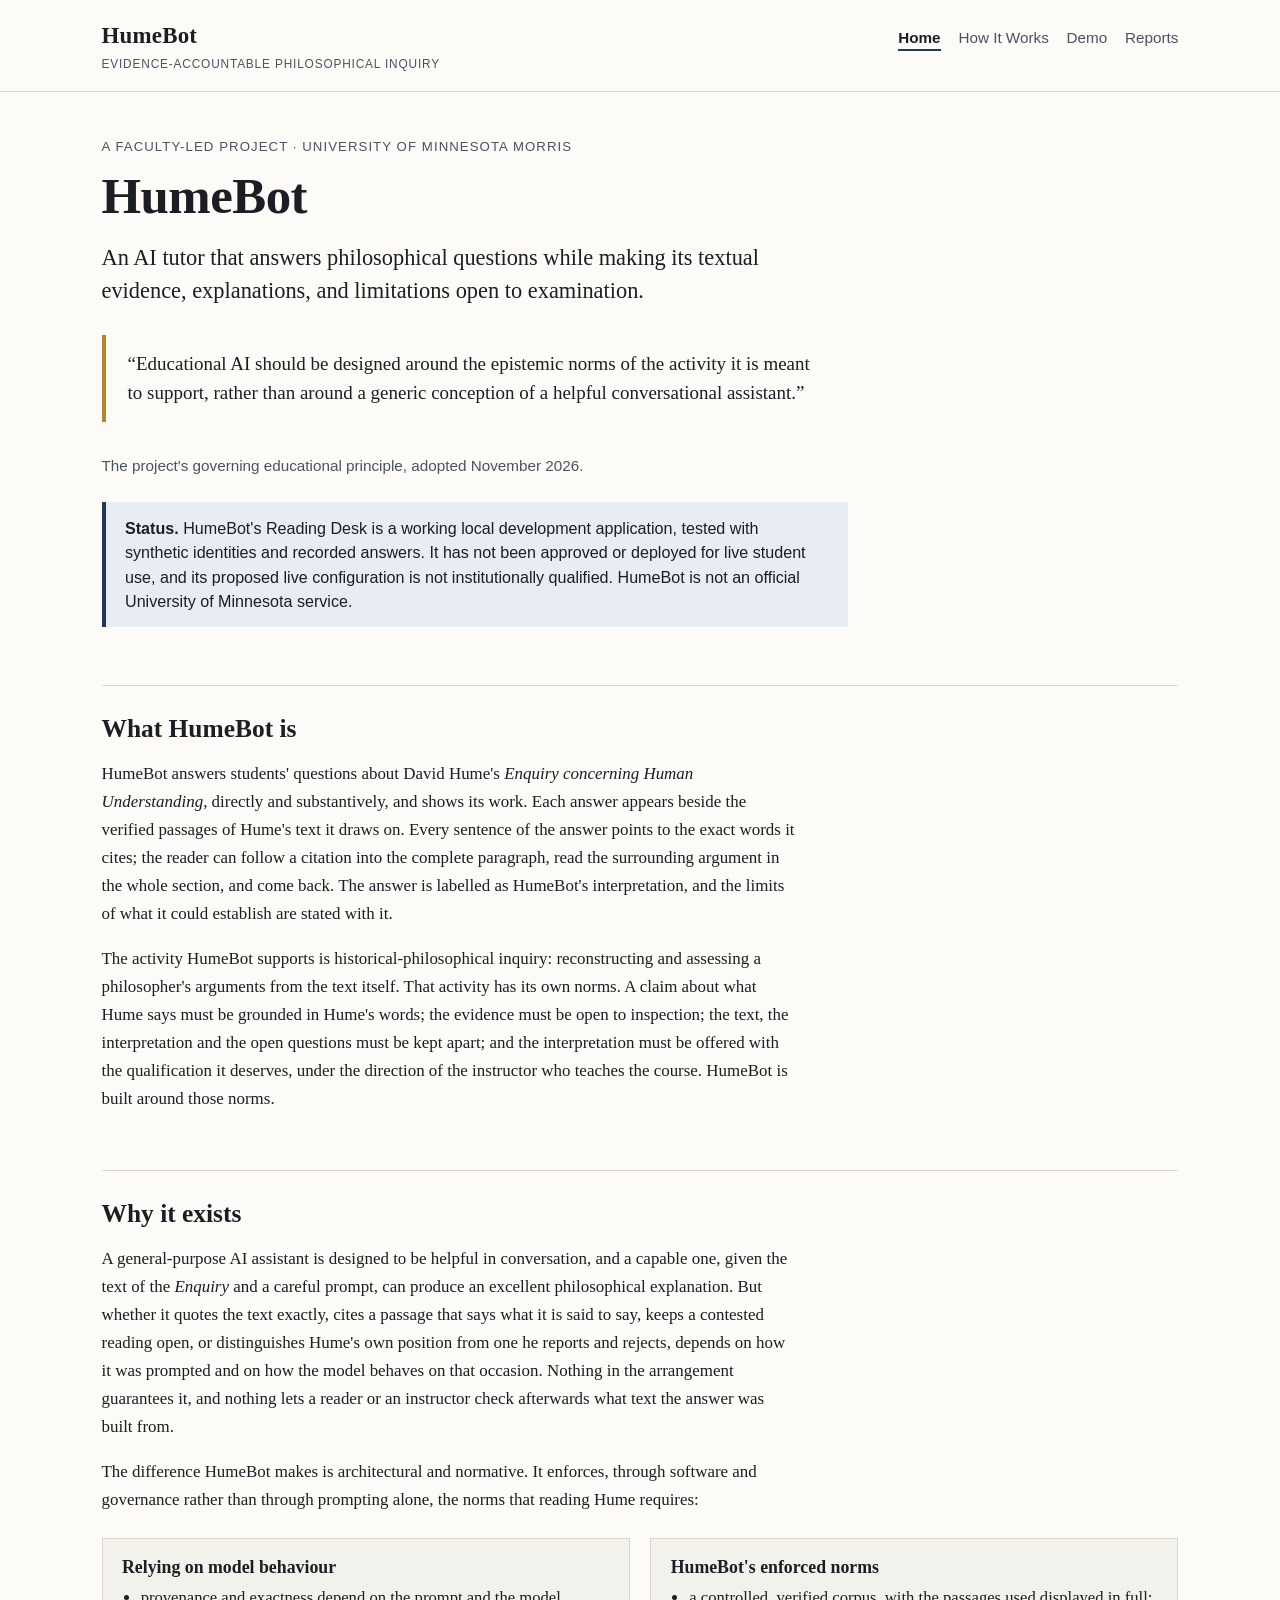
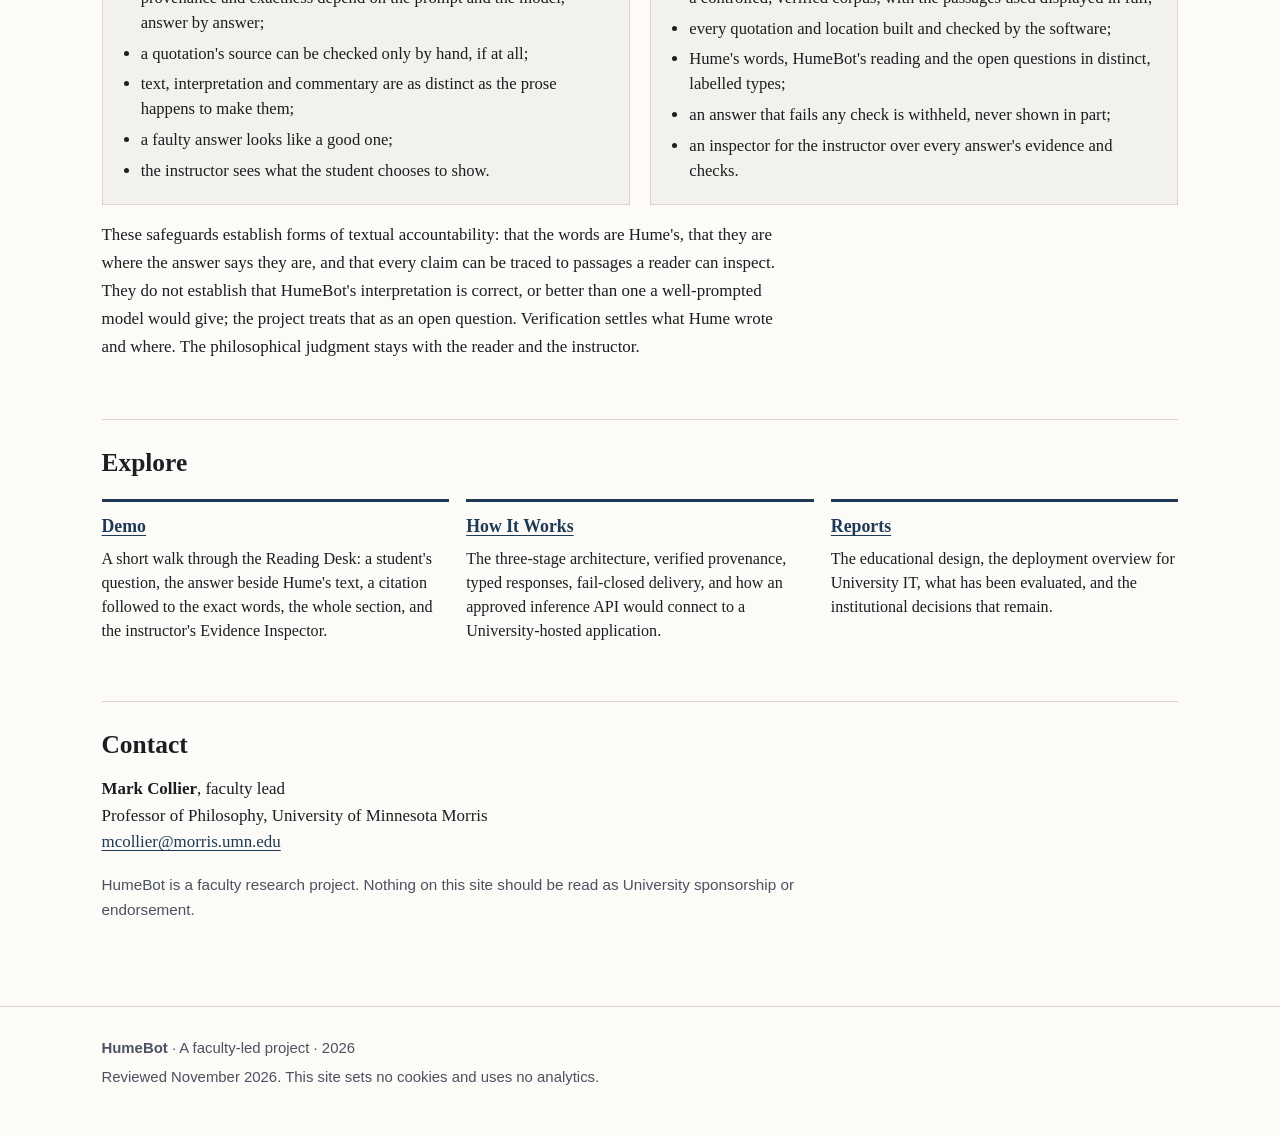
==== commit 26718854: "site: editorial refinements before publication (revision 2) Demo: a "Three contributions, kept disti" ====
--- a/index.html
+++ b/index.html
@@ -54,31 +54,31 @@
 
     <section id="why" aria-labelledby="why-h">
       <h2 id="why-h">Why it exists</h2>
-      <p>A general-purpose AI assistant is designed to be helpful in conversation. Asked about Hume, it answers fluently from what it absorbed in training. It may misquote a passage, cite a paragraph that does not say what it is said to say, flatten a contested interpretation into a settled one, or present a position Hume reports and rejects as his own. Its citations, when it gives them, decorate an answer already formed, and its reasoning is not available for examination.</p>
-      <p>HumeBot governs how a substantive answer is justified rather than restricting what may be answered. The two designs differ in kind:</p>
+      <p>A general-purpose AI assistant is designed to be helpful in conversation, and a capable one, given the text of the <cite>Enquiry</cite> and a careful prompt, can produce an excellent philosophical explanation. But whether it quotes the text exactly, cites a passage that says what it is said to say, keeps a contested reading open, or distinguishes Hume's own position from one he reports and rejects, depends on how it was prompted and on how the model behaves on that occasion. Nothing in the arrangement guarantees it, and nothing lets a reader or an instructor check afterwards what text the answer was built from.</p>
+      <p>The difference HumeBot makes is architectural and normative. It enforces, through software and governance rather than through prompting alone, the norms that reading Hume requires:</p>
       <div class="pair">
         <div>
-          <h3>A generic assistant</h3>
+          <h3>Relying on model behaviour</h3>
           <ul>
-            <li>answers from pretrained knowledge, in whatever form is asked for;</li>
-            <li>may quote from memory, and may cite text that is not there;</li>
-            <li>blends the primary text, interpretation and commentary in one voice;</li>
-            <li>offers its conclusions with uniform confidence;</li>
-            <li>leaves the instructor outside the exchange.</li>
+            <li>provenance and exactness depend on the prompt and the model, answer by answer;</li>
+            <li>a quotation's source can be checked only by hand, if at all;</li>
+            <li>text, interpretation and commentary are as distinct as the prose happens to make them;</li>
+            <li>a faulty answer looks like a good one;</li>
+            <li>the instructor sees what the student chooses to show.</li>
           </ul>
         </div>
         <div>
-          <h3>HumeBot</h3>
+          <h3>HumeBot's enforced norms</h3>
           <ul>
-            <li>works from a controlled, verified corpus of Hume's text, and displays the passages it uses;</li>
-            <li>has every quotation and location built and checked by the software, and withholds what fails;</li>
-            <li>keeps Hume's words, its own reading and the open questions in distinct, labelled types;</li>
-            <li>separates what is verified (the source and its location) from what is not (whether the reading is right);</li>
-            <li>gives the instructor an inspector over every answer's evidence and checks.</li>
+            <li>a controlled, verified corpus, with the passages used displayed in full;</li>
+            <li>every quotation and location built and checked by the software;</li>
+            <li>Hume's words, HumeBot's reading and the open questions in distinct, labelled types;</li>
+            <li>an answer that fails any check is withheld, never shown in part;</li>
+            <li>an inspector for the instructor over every answer's evidence and checks.</li>
           </ul>
         </div>
       </div>
-      <p>The second column describes constraints that scholarship requires of anyone who reads Hume. They are held for that reason, not because they have been shown to produce better explanations than a general assistant; that is a question the project treats as open. The constraints also do not establish that an interpretation is correct. Verification settles what Hume wrote and where; the philosophical judgment stays with the reader and the instructor.</p>
+      <p>These safeguards establish forms of textual accountability: that the words are Hume's, that they are where the answer says they are, and that every claim can be traced to passages a reader can inspect. They do not establish that HumeBot's interpretation is correct, or better than one a well-prompted model would give; the project treats that as an open question. Verification settles what Hume wrote and where. The philosophical judgment stays with the reader and the instructor.</p>
     </section>
 
     <section id="explore" aria-labelledby="explore-h">
--- a/assets/site.css
+++ b/assets/site.css
@@ -300,3 +300,20 @@
 .reports > li:last-child { border-bottom: none; }
 .reports h3 { margin: 0 0 0.3rem; }
 .reports p { margin: 0.35rem 0 0; }
+
+/* ---------- V2.1: the three contributions panel on the Demo page ---------- */
+.contributions { display: grid; grid-template-columns: repeat(auto-fit, minmax(17rem, 1fr)); gap: 1.2rem; margin: 1.4rem 0 0; }
+.contributions > div { max-width: none; background: var(--panel); border: 1px solid var(--rule); border-top: 3px solid var(--accent); padding: 1rem 1.15rem 1.15rem; }
+.contributions > div.instructor { border-top-color: var(--gold); }
+.contributions h3 { margin: 0.5rem 0 0.4rem; font-size: 1.08rem; }
+.contributions p, .contributions li { margin: 0.45rem 0 0; font-size: 0.97rem; line-height: 1.5; max-width: none; }
+.contributions blockquote { margin: 0.6rem 0 0; padding: 0 0 0 0.9rem; border-left: 3px solid var(--accent); font-size: 0.97rem; line-height: 1.5; }
+.contributions blockquote p { margin: 0.3rem 0 0; }
+.contributions .loc { font-family: var(--sans); font-size: 0.8rem; color: var(--muted); }
+/* The inference, in ordinary sentences. */
+.inference { margin: 0.8rem 0 0; font-family: var(--sans); font-size: 0.95rem; line-height: 1.45; }
+.inference .step { background: var(--paper); border: 1px solid var(--rule); border-radius: 4px; padding: 0.55rem 0.75rem; margin: 0.35rem 0 0; }
+.inference .step b { display: block; font-size: 0.78rem; letter-spacing: 0.05em; text-transform: uppercase; color: var(--muted); margin-bottom: 0.1rem; }
+.inference .arrow { text-align: center; font-size: 1.4rem; line-height: 1.2; color: var(--accent); margin: 0.1rem 0; }
+.inference .missing { border-style: dashed; border-color: var(--gold); }
+.inference .question { margin: 0.8rem 0 0; font-weight: 700; font-size: 1.05rem; font-family: var(--serif); }
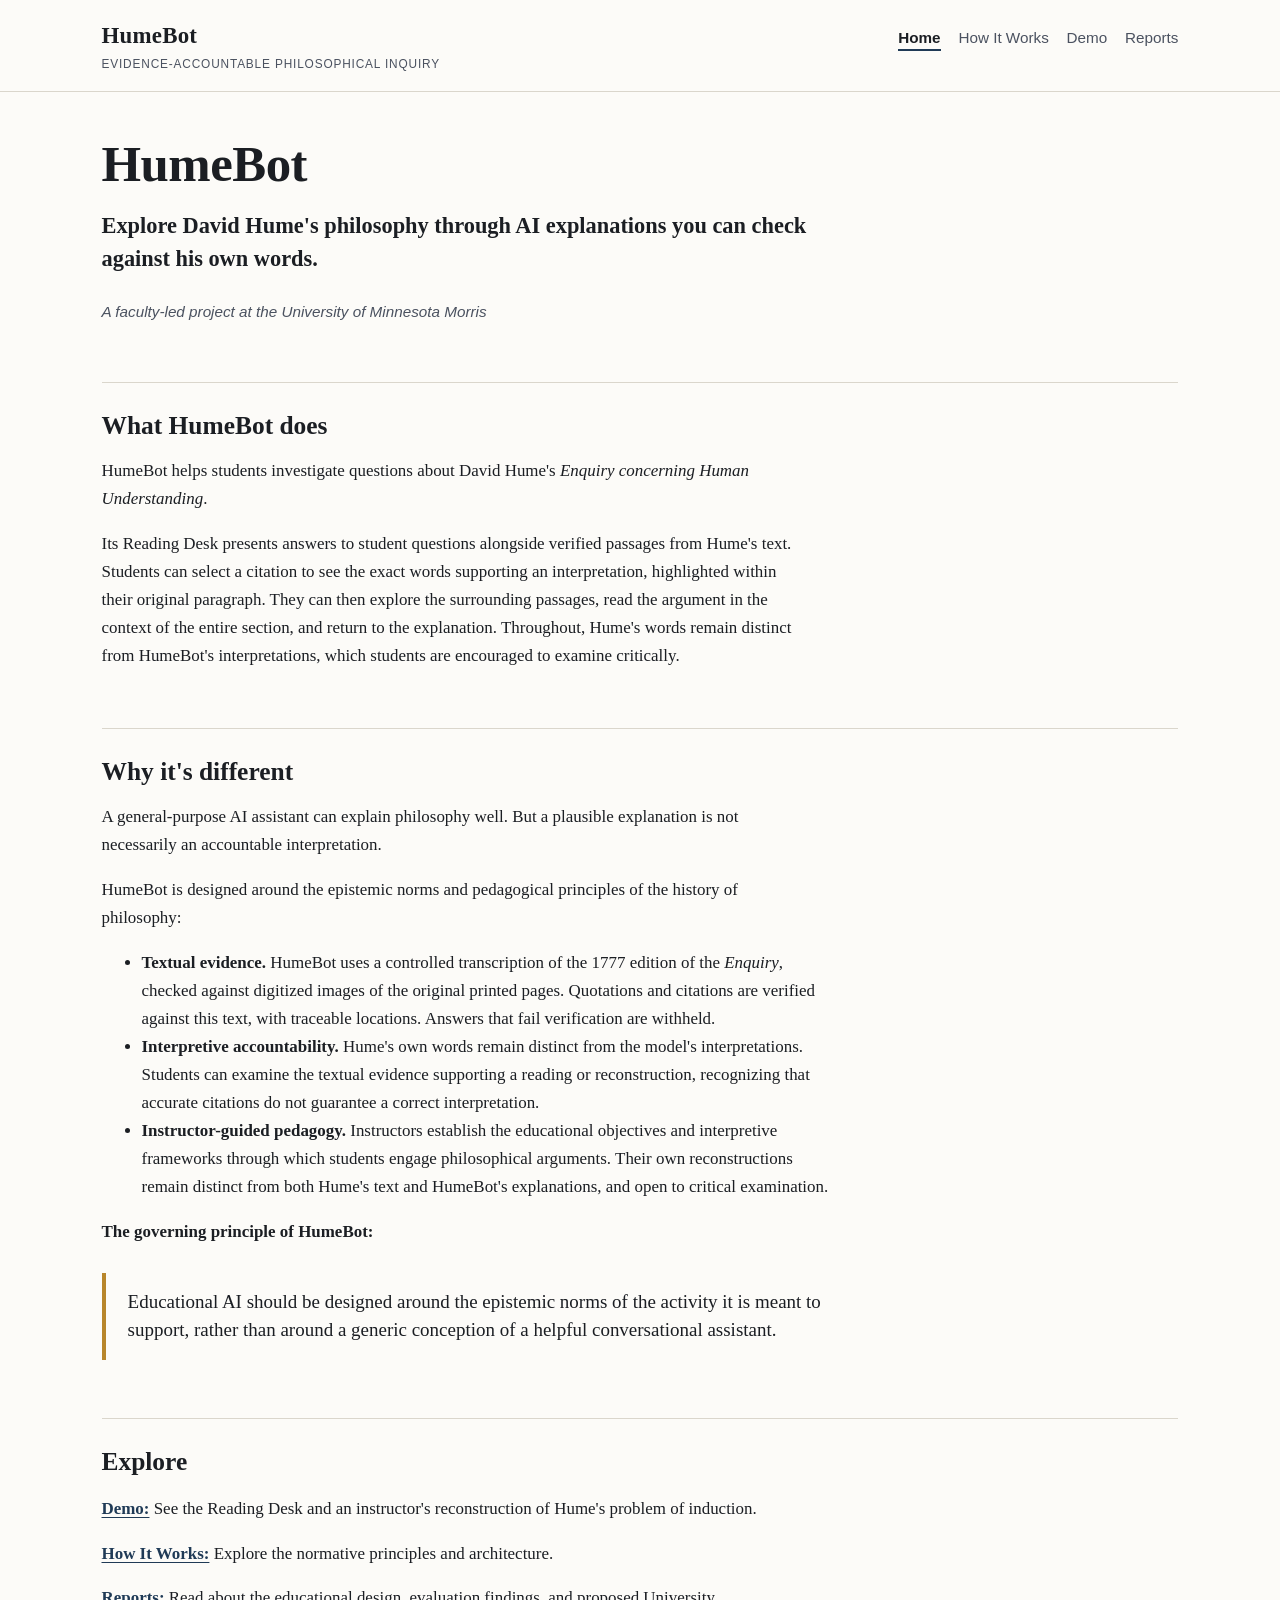
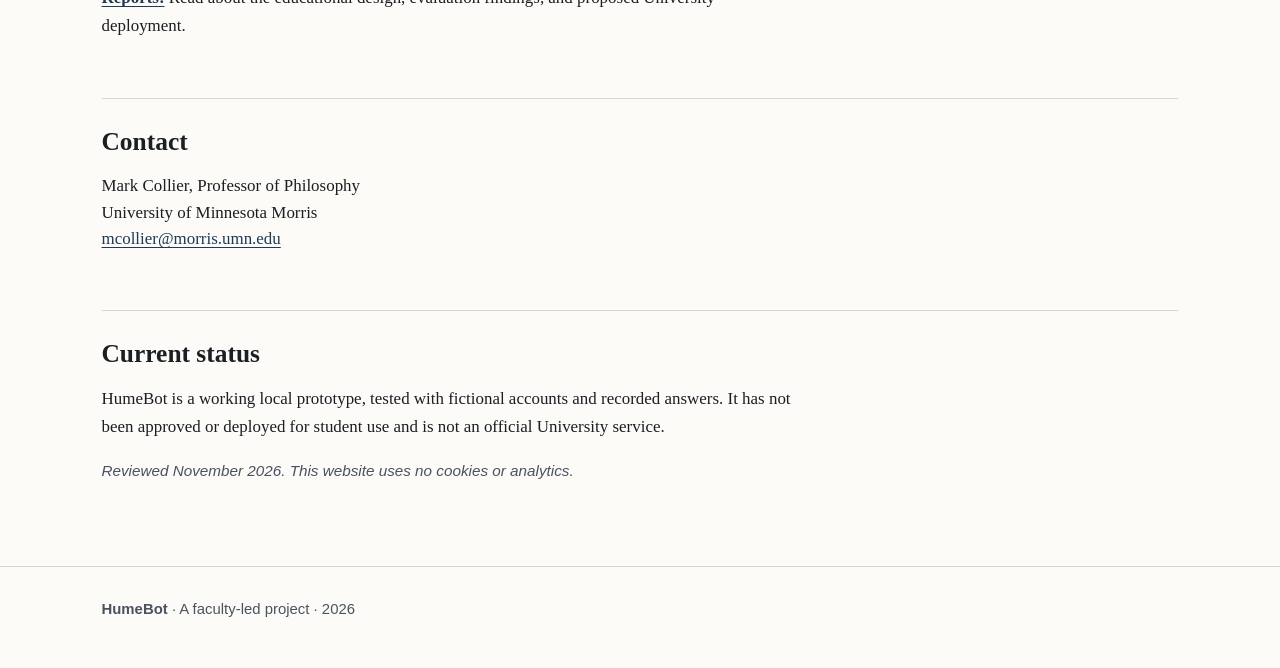
==== commit b9c3e0ae: "site: replace the home page with the faculty lead's approved text The home page now carries the appr" ====
--- a/index.html
+++ b/index.html
@@ -3,13 +3,13 @@
 <head>
   <meta charset="utf-8">
   <meta name="viewport" content="width=device-width, initial-scale=1">
-  <title>HumeBot — An AI tutor answerable to the text</title>
-  <meta name="description" content="HumeBot is a faculty-led project building an AI tutor that answers philosophical questions about Hume's Enquiry while making its textual evidence, explanations and limitations open to examination.">
+  <title>HumeBot — Explore David Hume's philosophy through AI explanations you can check against his own words</title>
+  <meta name="description" content="HumeBot helps students investigate questions about David Hume's Enquiry concerning Human Understanding, with answers presented alongside verified passages from Hume's text.">
   <link rel="canonical" href="https://mdcollier.github.io/humebot-site/">
   <meta property="og:type" content="website">
   <meta property="og:site_name" content="HumeBot">
-  <meta property="og:title" content="HumeBot — An AI tutor answerable to the text">
-  <meta property="og:description" content="An AI tutor that answers philosophical questions while making its textual evidence, explanations, and limitations open to examination.">
+  <meta property="og:title" content="HumeBot — Explore David Hume's philosophy through AI explanations you can check against his own words">
+  <meta property="og:description" content="HumeBot helps students investigate questions about David Hume's Enquiry concerning Human Understanding, with answers presented alongside verified passages from Hume's text.">
   <meta property="og:url" content="https://mdcollier.github.io/humebot-site/">
   <link rel="icon" href="assets/favicon.svg" type="image/svg+xml">
   <link rel="stylesheet" href="assets/site.css">
@@ -33,71 +33,53 @@
 
   <main id="main">
 
-    <p class="kicker">A faculty-led project · University of Minnesota Morris</p>
     <h1>HumeBot</h1>
-    <p class="lede">An AI tutor that answers philosophical questions while making its textual evidence, explanations, and limitations open to examination.</p>
-
-    <blockquote class="principle">
-      <p>“Educational AI should be designed around the epistemic norms of the activity it is meant to support, rather than around a generic conception of a helpful conversational assistant.”</p>
-    </blockquote>
-    <p class="small">The project's governing educational principle, adopted November 2026.</p>
-
-    <div class="notice" role="note">
-      <p><strong>Status.</strong> HumeBot's Reading Desk is a working local development application, tested with synthetic identities and recorded answers. It has not been approved or deployed for live student use, and its proposed live configuration is not institutionally qualified. HumeBot is not an official University of Minnesota service.</p>
-    </div>
+    <p class="lede"><strong>Explore David Hume's philosophy through AI explanations you can check against his own words.</strong></p>
+    <p class="small"><em>A faculty-led project at the University of Minnesota Morris</em></p>
 
     <section id="what" aria-labelledby="what-h">
-      <h2 id="what-h">What HumeBot is</h2>
-      <p>HumeBot answers students' questions about David Hume's <cite>Enquiry concerning Human Understanding</cite>, directly and substantively, and shows its work. Each answer appears beside the verified passages of Hume's text it draws on. Every sentence of the answer points to the exact words it cites; the reader can follow a citation into the complete paragraph, read the surrounding argument in the whole section, and come back. The answer is labelled as HumeBot's interpretation, and the limits of what it could establish are stated with it.</p>
-      <p>The activity HumeBot supports is historical-philosophical inquiry: reconstructing and assessing a philosopher's arguments from the text itself. That activity has its own norms. A claim about what Hume says must be grounded in Hume's words; the evidence must be open to inspection; the text, the interpretation and the open questions must be kept apart; and the interpretation must be offered with the qualification it deserves, under the direction of the instructor who teaches the course. HumeBot is built around those norms.</p>
+      <h2 id="what-h">What HumeBot does</h2>
+      <p>HumeBot helps students investigate questions about David Hume's <cite>Enquiry concerning Human Understanding</cite>.</p>
+      <p>Its Reading Desk presents answers to student questions alongside verified passages from Hume's text. Students can select a citation to see the exact words supporting an interpretation, highlighted within their original paragraph. They can then explore the surrounding passages, read the argument in the context of the entire section, and return to the explanation. Throughout, Hume's words remain distinct from HumeBot's interpretations, which students are encouraged to examine critically.</p>
     </section>
 
     <section id="why" aria-labelledby="why-h">
-      <h2 id="why-h">Why it exists</h2>
-      <p>A general-purpose AI assistant is designed to be helpful in conversation, and a capable one, given the text of the <cite>Enquiry</cite> and a careful prompt, can produce an excellent philosophical explanation. But whether it quotes the text exactly, cites a passage that says what it is said to say, keeps a contested reading open, or distinguishes Hume's own position from one he reports and rejects, depends on how it was prompted and on how the model behaves on that occasion. Nothing in the arrangement guarantees it, and nothing lets a reader or an instructor check afterwards what text the answer was built from.</p>
-      <p>The difference HumeBot makes is architectural and normative. It enforces, through software and governance rather than through prompting alone, the norms that reading Hume requires:</p>
-      <div class="pair">
-        <div>
-          <h3>Relying on model behaviour</h3>
-          <ul>
-            <li>provenance and exactness depend on the prompt and the model, answer by answer;</li>
-            <li>a quotation's source can be checked only by hand, if at all;</li>
-            <li>text, interpretation and commentary are as distinct as the prose happens to make them;</li>
-            <li>a faulty answer looks like a good one;</li>
-            <li>the instructor sees what the student chooses to show.</li>
-          </ul>
-        </div>
-        <div>
-          <h3>HumeBot's enforced norms</h3>
-          <ul>
-            <li>a controlled, verified corpus, with the passages used displayed in full;</li>
-            <li>every quotation and location built and checked by the software;</li>
-            <li>Hume's words, HumeBot's reading and the open questions in distinct, labelled types;</li>
-            <li>an answer that fails any check is withheld, never shown in part;</li>
-            <li>an inspector for the instructor over every answer's evidence and checks.</li>
-          </ul>
-        </div>
-      </div>
-      <p>These safeguards establish forms of textual accountability: that the words are Hume's, that they are where the answer says they are, and that every claim can be traced to passages a reader can inspect. They do not establish that HumeBot's interpretation is correct, or better than one a well-prompted model would give; the project treats that as an open question. Verification settles what Hume wrote and where. The philosophical judgment stays with the reader and the instructor.</p>
+      <h2 id="why-h">Why it's different</h2>
+      <p>A general-purpose AI assistant can explain philosophy well. But a plausible explanation is not necessarily an accountable interpretation.</p>
+      <p>HumeBot is designed around the epistemic norms and pedagogical principles of the history of philosophy:</p>
+      <ul>
+        <li><strong>Textual evidence.</strong> HumeBot uses a controlled transcription of the 1777 edition of the <cite>Enquiry</cite>, checked against digitized images of the original printed pages. Quotations and citations are verified against this text, with traceable locations. Answers that fail verification are withheld.</li>
+        <li><strong>Interpretive accountability.</strong> Hume's own words remain distinct from the model's interpretations. Students can examine the textual evidence supporting a reading or reconstruction, recognizing that accurate citations do not guarantee a correct interpretation.</li>
+        <li><strong>Instructor-guided pedagogy.</strong> Instructors establish the educational objectives and interpretive frameworks through which students engage philosophical arguments. Their own reconstructions remain distinct from both Hume's text and HumeBot's explanations, and open to critical examination.</li>
+      </ul>
+      <p><strong>The governing principle of HumeBot:</strong></p>
+      <blockquote class="principle">
+        <p>Educational AI should be designed around the epistemic norms of the activity it is meant to support, rather than around a generic conception of a helpful conversational assistant.</p>
+      </blockquote>
     </section>
 
     <section id="explore" aria-labelledby="explore-h">
       <h2 id="explore-h">Explore</h2>
-      <ul class="explore">
-        <li><a href="demo.html">Demo</a><p>A short walk through the Reading Desk: a student's question, the answer beside Hume's text, a citation followed to the exact words, the whole section, and the instructor's Evidence Inspector.</p></li>
-        <li><a href="how-it-works.html">How It Works</a><p>The three-stage architecture, verified provenance, typed responses, fail-closed delivery, and how an approved inference API would connect to a University-hosted application.</p></li>
-        <li><a href="reports.html">Reports</a><p>The educational design, the deployment overview for University IT, what has been evaluated, and the institutional decisions that remain.</p></li>
+      <ul class="materials">
+        <li><strong><a href="demo.html">Demo:</a></strong> See the Reading Desk and an instructor's reconstruction of Hume's problem of induction.</li>
+        <li><strong><a href="how-it-works.html">How It Works:</a></strong> Explore the normative principles and architecture.</li>
+        <li><strong><a href="reports.html">Reports:</a></strong> Read about the educational design, evaluation findings, and proposed University deployment.</li>
       </ul>
     </section>
 
     <section id="contact" aria-labelledby="contact-h">
       <h2 id="contact-h">Contact</h2>
       <address>
-        <strong>Mark Collier</strong>, faculty lead<br>
-        Professor of Philosophy, University of Minnesota Morris<br>
+        Mark Collier, Professor of Philosophy<br>
+        University of Minnesota Morris<br>
         <a href="mailto:mcollier@morris.umn.edu">mcollier@morris.umn.edu</a>
       </address>
-      <p class="small">HumeBot is a faculty research project. Nothing on this site should be read as University sponsorship or endorsement.</p>
+    </section>
+
+    <section id="status" aria-labelledby="status-h">
+      <h2 id="status-h">Current status</h2>
+      <p>HumeBot is a working local prototype, tested with fictional accounts and recorded answers. It has not been approved or deployed for student use and is not an official University service.</p>
+      <p class="small"><em>Reviewed November 2026. This website uses no cookies or analytics.</em></p>
     </section>
 
   </main>
@@ -105,7 +87,6 @@
   <footer class="site">
     <div class="bar">
       <p><strong>HumeBot</strong> · A faculty-led project · 2026</p>
-      <p>Reviewed November 2026. This site sets no cookies and uses no analytics.</p>
     </div>
   </footer>
 </body>
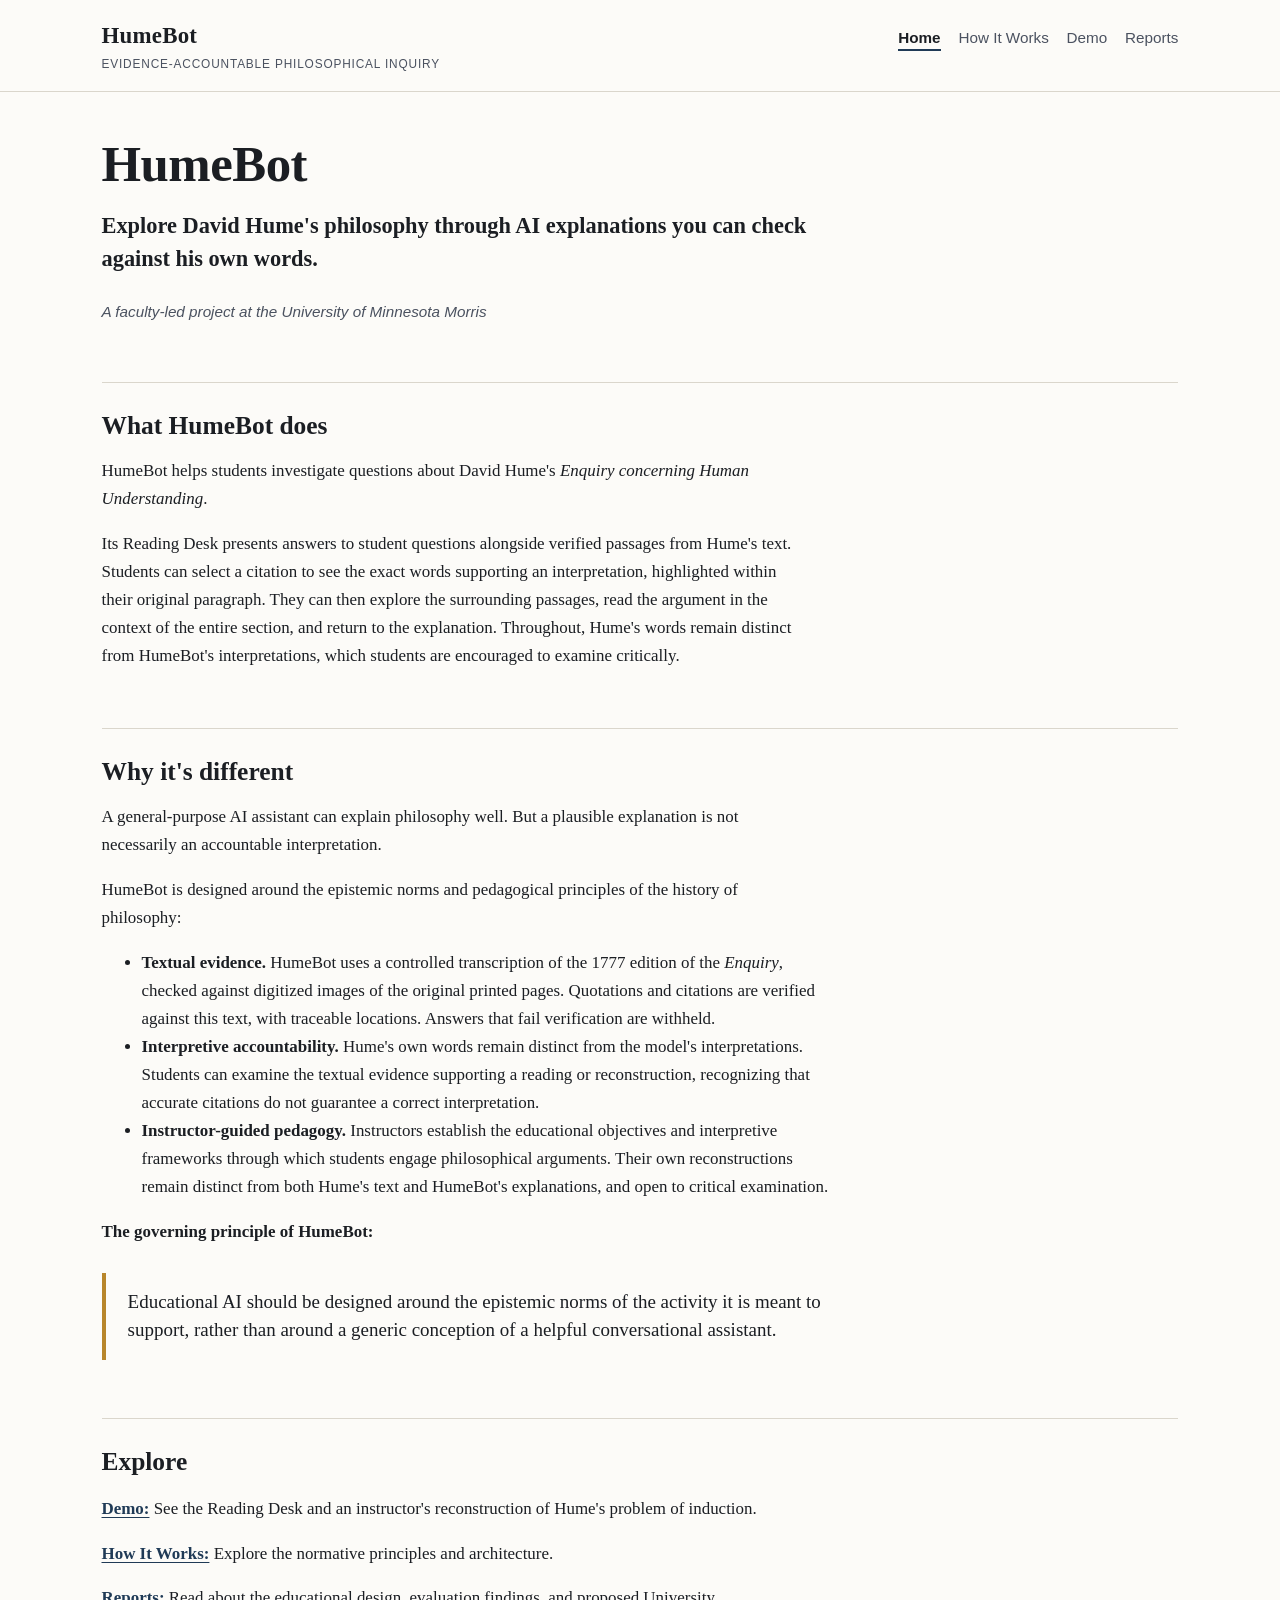
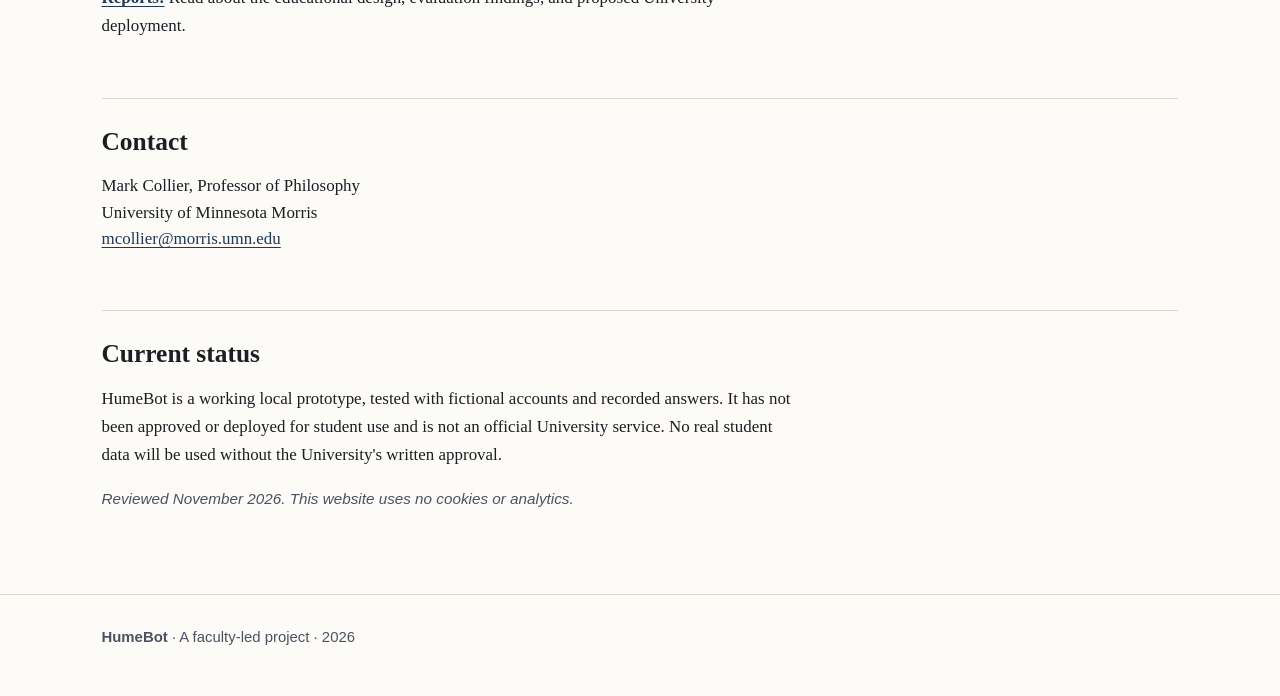
==== commit 4fd1aa91: "site: How It Works, approved text and conceptual diagram; home-page privacy sentence How It Works no" ====
--- a/index.html
+++ b/index.html
@@ -78,7 +78,7 @@
 
     <section id="status" aria-labelledby="status-h">
       <h2 id="status-h">Current status</h2>
-      <p>HumeBot is a working local prototype, tested with fictional accounts and recorded answers. It has not been approved or deployed for student use and is not an official University service.</p>
+      <p>HumeBot is a working local prototype, tested with fictional accounts and recorded answers. It has not been approved or deployed for student use and is not an official University service. No real student data will be used without the University's written approval.</p>
       <p class="small"><em>Reviewed November 2026. This website uses no cookies or analytics.</em></p>
     </section>
 
--- a/assets/site.css
+++ b/assets/site.css
@@ -317,3 +317,26 @@
 .inference .arrow { text-align: center; font-size: 1.4rem; line-height: 1.2; color: var(--accent); margin: 0.1rem 0; }
 .inference .missing { border-style: dashed; border-color: var(--gold); }
 .inference .question { margin: 0.8rem 0 0; font-weight: 700; font-size: 1.05rem; font-family: var(--serif); }
+
+/* ---------- V2.2: the conceptual flow on How It Works (HTML and CSS only; legible at phone widths) ---------- */
+.flow { list-style: none; padding: 0; margin: 1.2rem 0 0; max-width: 40rem; font-family: var(--sans); font-size: 0.95rem; line-height: 1.45; }
+.flow > li { max-width: none; position: relative; padding: 0 0 1.55rem; }
+.flow > li:not(:last-child)::after { content: "↓"; position: absolute; left: 50%; bottom: 0.1rem; transform: translateX(-50%); color: var(--accent); font-size: 1.25rem; line-height: 1; }
+.flow .node { background: var(--paper); border: 1.5px solid var(--accent); border-radius: 6px; padding: 0.65rem 0.9rem; }
+.flow .node b { display: block; font-size: 1rem; }
+.flow .node small { display: block; color: var(--muted); font-size: 0.85rem; margin-top: 0.15rem; }
+.flow .who { display: inline-block; font-size: 0.68rem; font-weight: 600; letter-spacing: 0.06em; text-transform: uppercase; color: var(--muted); margin-bottom: 0.3rem; }
+.flow .model { border-color: var(--accent); }
+.flow .software { background: var(--panel); border: 1.5px dashed var(--gold); }
+.flow .software .who { color: var(--muted); }   /* the gold stays decorative: border only, never text */
+.flow .pair2 { display: grid; grid-template-columns: 1fr 1fr; gap: 0.6rem; }
+.flow .pair2 .node { margin: 0; }
+/* The corpus feeds evidence selection only: beside it on wide screens, above it on narrow ones. */
+.flow .with-source { display: grid; grid-template-columns: minmax(0, 1fr) auto minmax(0, 2fr); gap: 0.5rem; align-items: center; }
+.flow .with-source .feed { color: var(--accent); font-size: 1.25rem; text-align: center; }
+.flow .source { border-color: var(--gold); border-style: solid; background: var(--panel); }
+@media (max-width: 40rem) {
+  .flow .with-source { grid-template-columns: 1fr; }
+  .flow .with-source .feed { transform: rotate(90deg); }
+  .flow .pair2 { grid-template-columns: 1fr; }
+}
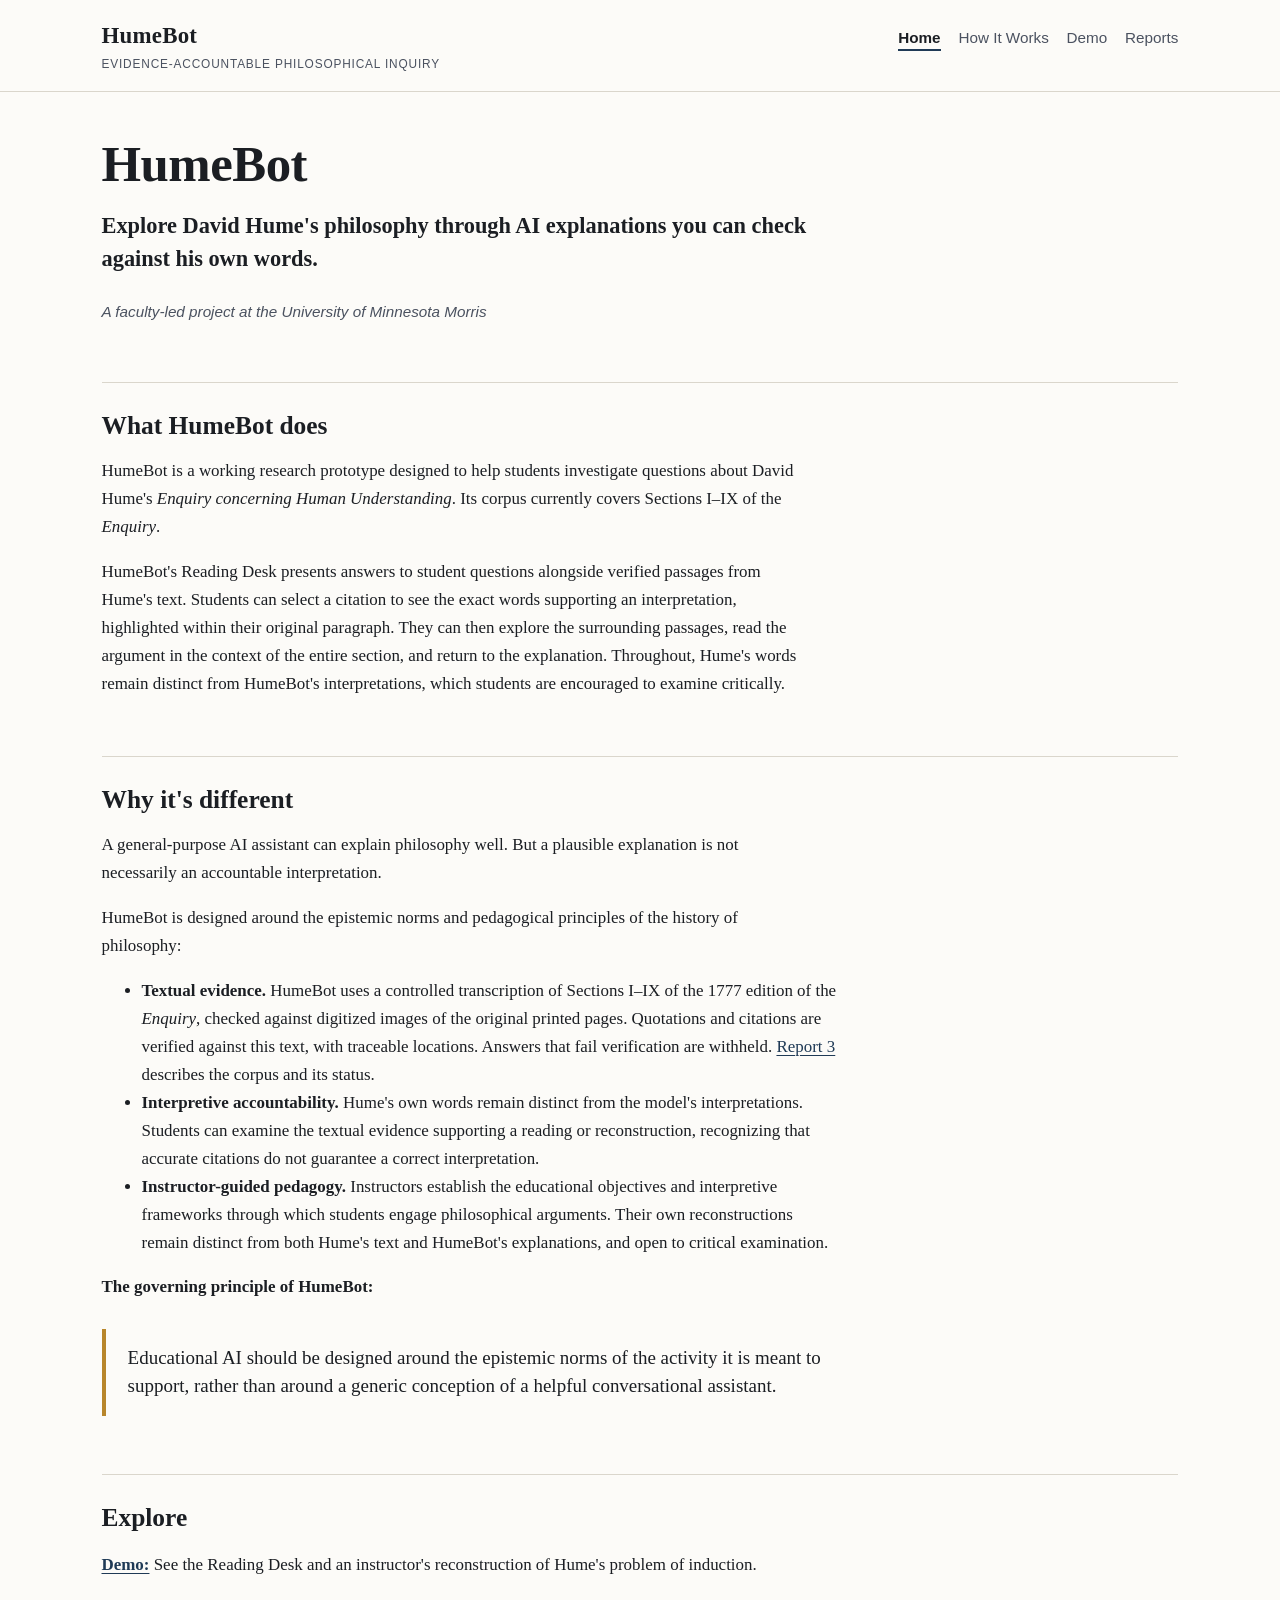
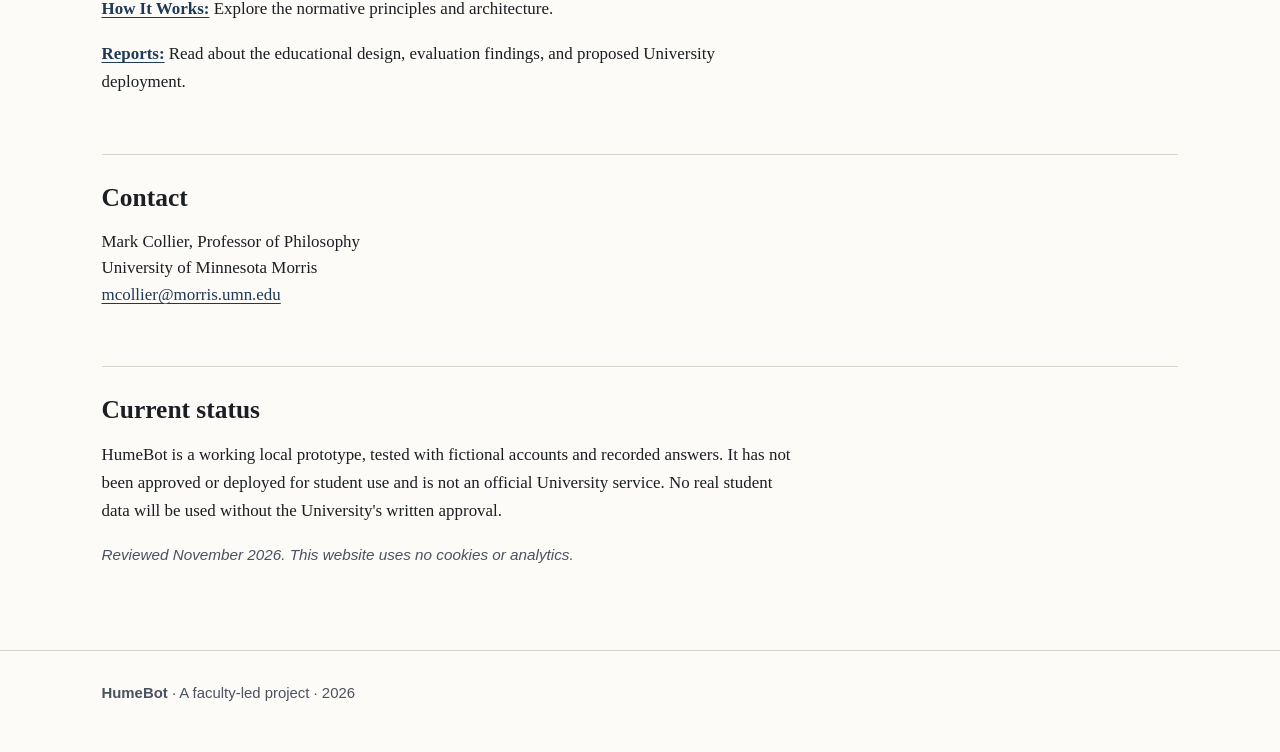
==== commit 605e59aa: "site: targeted editorial revision after the website review (V2.4) At the faculty lead's decision of " ====
--- a/index.html
+++ b/index.html
@@ -4,12 +4,12 @@
   <meta charset="utf-8">
   <meta name="viewport" content="width=device-width, initial-scale=1">
   <title>HumeBot — Explore David Hume's philosophy through AI explanations you can check against his own words</title>
-  <meta name="description" content="HumeBot helps students investigate questions about David Hume's Enquiry concerning Human Understanding, with answers presented alongside verified passages from Hume's text.">
+  <meta name="description" content="HumeBot is a research prototype designed to support students' inquiry into David Hume's Enquiry concerning Human Understanding, presenting AI explanations alongside verified passages from Hume's text.">
   <link rel="canonical" href="https://mdcollier.github.io/humebot-site/">
   <meta property="og:type" content="website">
   <meta property="og:site_name" content="HumeBot">
   <meta property="og:title" content="HumeBot — Explore David Hume's philosophy through AI explanations you can check against his own words">
-  <meta property="og:description" content="HumeBot helps students investigate questions about David Hume's Enquiry concerning Human Understanding, with answers presented alongside verified passages from Hume's text.">
+  <meta property="og:description" content="HumeBot is a research prototype designed to support students' inquiry into David Hume's Enquiry concerning Human Understanding, presenting AI explanations alongside verified passages from Hume's text.">
   <meta property="og:url" content="https://mdcollier.github.io/humebot-site/">
   <link rel="icon" href="assets/favicon.svg" type="image/svg+xml">
   <link rel="stylesheet" href="assets/site.css">
@@ -39,8 +39,8 @@
 
     <section id="what" aria-labelledby="what-h">
       <h2 id="what-h">What HumeBot does</h2>
-      <p>HumeBot helps students investigate questions about David Hume's <cite>Enquiry concerning Human Understanding</cite>.</p>
-      <p>Its Reading Desk presents answers to student questions alongside verified passages from Hume's text. Students can select a citation to see the exact words supporting an interpretation, highlighted within their original paragraph. They can then explore the surrounding passages, read the argument in the context of the entire section, and return to the explanation. Throughout, Hume's words remain distinct from HumeBot's interpretations, which students are encouraged to examine critically.</p>
+      <p>HumeBot is a working research prototype designed to help students investigate questions about David Hume's <cite>Enquiry concerning Human Understanding</cite>. Its corpus currently covers Sections I–IX of the <cite>Enquiry</cite>.</p>
+      <p>HumeBot's Reading Desk presents answers to student questions alongside verified passages from Hume's text. Students can select a citation to see the exact words supporting an interpretation, highlighted within their original paragraph. They can then explore the surrounding passages, read the argument in the context of the entire section, and return to the explanation. Throughout, Hume's words remain distinct from HumeBot's interpretations, which students are encouraged to examine critically.</p>
     </section>
 
     <section id="why" aria-labelledby="why-h">
@@ -48,7 +48,7 @@
       <p>A general-purpose AI assistant can explain philosophy well. But a plausible explanation is not necessarily an accountable interpretation.</p>
       <p>HumeBot is designed around the epistemic norms and pedagogical principles of the history of philosophy:</p>
       <ul>
-        <li><strong>Textual evidence.</strong> HumeBot uses a controlled transcription of the 1777 edition of the <cite>Enquiry</cite>, checked against digitized images of the original printed pages. Quotations and citations are verified against this text, with traceable locations. Answers that fail verification are withheld.</li>
+        <li><strong>Textual evidence.</strong> HumeBot uses a controlled transcription of Sections I–IX of the 1777 edition of the <cite>Enquiry</cite>, checked against digitized images of the original printed pages. Quotations and citations are verified against this text, with traceable locations. Answers that fail verification are withheld. <a href="reports.html#corpus">Report 3</a> describes the corpus and its status.</li>
         <li><strong>Interpretive accountability.</strong> Hume's own words remain distinct from the model's interpretations. Students can examine the textual evidence supporting a reading or reconstruction, recognizing that accurate citations do not guarantee a correct interpretation.</li>
         <li><strong>Instructor-guided pedagogy.</strong> Instructors establish the educational objectives and interpretive frameworks through which students engage philosophical arguments. Their own reconstructions remain distinct from both Hume's text and HumeBot's explanations, and open to critical examination.</li>
       </ul>
--- a/assets/site.css
+++ b/assets/site.css
@@ -299,6 +299,8 @@
 .reports > li { max-width: 44rem; padding: 1rem 0; border-bottom: 1px solid var(--rule); }
 .reports > li:last-child { border-bottom: none; }
 .reports h3 { margin: 0 0 0.3rem; }
+.reports h2 { font-size: 1.2rem; margin: 0 0 0.3rem; }
+.reports .pdf { font-family: var(--sans); font-size: 0.9rem; }
 .reports p { margin: 0.35rem 0 0; }
 
 /* ---------- V2.1: the three contributions panel on the Demo page ---------- */
@@ -318,25 +320,9 @@
 .inference .missing { border-style: dashed; border-color: var(--gold); }
 .inference .question { margin: 0.8rem 0 0; font-weight: 700; font-size: 1.05rem; font-family: var(--serif); }
 
-/* ---------- V2.2: the conceptual flow on How It Works (HTML and CSS only; legible at phone widths) ---------- */
-.flow { list-style: none; padding: 0; margin: 1.2rem 0 0; max-width: 40rem; font-family: var(--sans); font-size: 0.95rem; line-height: 1.45; }
-.flow > li { max-width: none; position: relative; padding: 0 0 1.55rem; }
-.flow > li:not(:last-child)::after { content: "↓"; position: absolute; left: 50%; bottom: 0.1rem; transform: translateX(-50%); color: var(--accent); font-size: 1.25rem; line-height: 1; }
-.flow .node { background: var(--paper); border: 1.5px solid var(--accent); border-radius: 6px; padding: 0.65rem 0.9rem; }
-.flow .node b { display: block; font-size: 1rem; }
-.flow .node small { display: block; color: var(--muted); font-size: 0.85rem; margin-top: 0.15rem; }
-.flow .who { display: inline-block; font-size: 0.68rem; font-weight: 600; letter-spacing: 0.06em; text-transform: uppercase; color: var(--muted); margin-bottom: 0.3rem; }
-.flow .model { border-color: var(--accent); }
-.flow .software { background: var(--panel); border: 1.5px dashed var(--gold); }
-.flow .software .who { color: var(--muted); }   /* the gold stays decorative: border only, never text */
-.flow .pair2 { display: grid; grid-template-columns: 1fr 1fr; gap: 0.6rem; }
-.flow .pair2 .node { margin: 0; }
-/* The corpus feeds evidence selection only: beside it on wide screens, above it on narrow ones. */
-.flow .with-source { display: grid; grid-template-columns: minmax(0, 1fr) auto minmax(0, 2fr); gap: 0.5rem; align-items: center; }
-.flow .with-source .feed { color: var(--accent); font-size: 1.25rem; text-align: center; }
-.flow .source { border-color: var(--gold); border-style: solid; background: var(--panel); }
-@media (max-width: 40rem) {
-  .flow .with-source { grid-template-columns: 1fr; }
-  .flow .with-source .feed { transform: rotate(90deg); }
-  .flow .pair2 { grid-template-columns: 1fr; }
-}
+/* ---------- V2.2: the harness diagram on How It Works (two inline SVGs from tools/harness_diagram.py) ---------- */
+.harness-fig { margin: 1.6rem 0 0; }
+.harness-fig svg { display: block; width: 100%; height: auto; max-width: 60rem; }
+.harness-fig .landscape { display: block; }
+.harness-fig .portrait { display: none; max-width: 26rem; }
+@media (max-width: 40rem) { .harness-fig .landscape { display: none; } .harness-fig .portrait { display: block; } }
